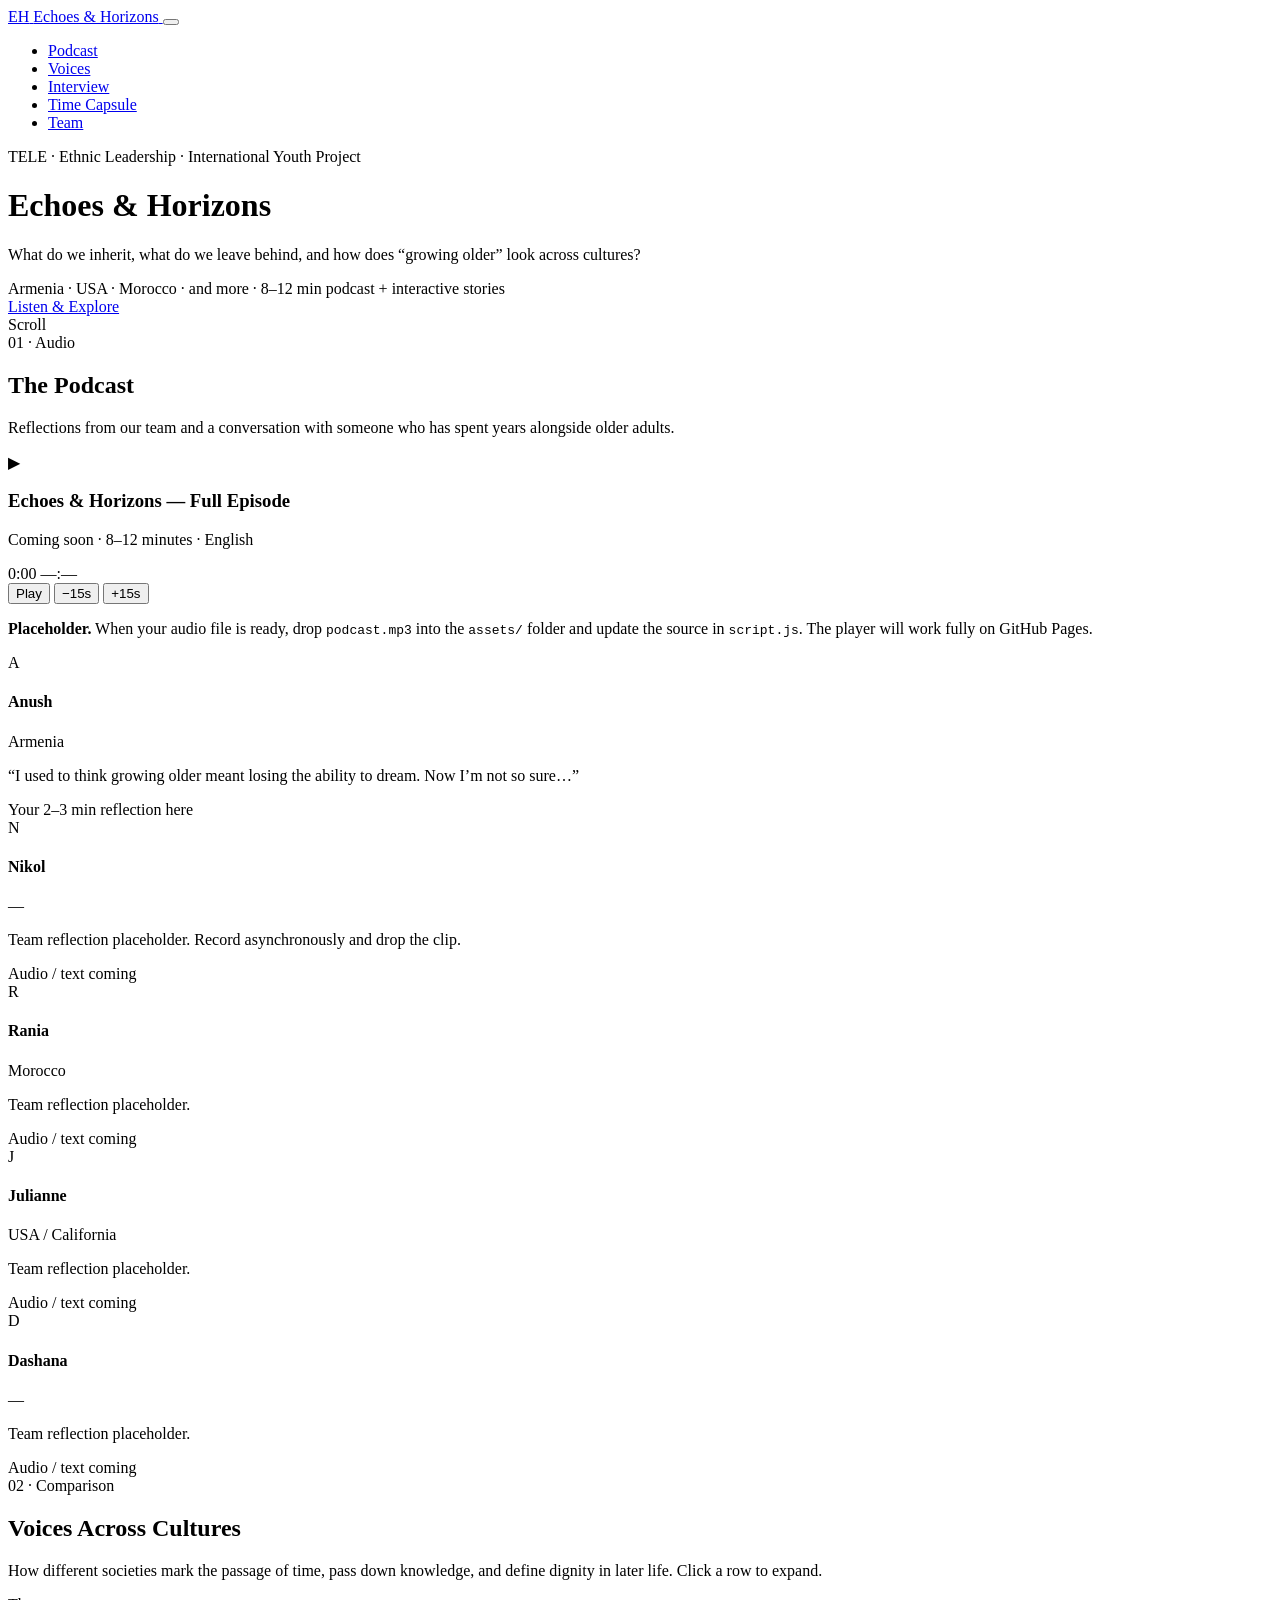
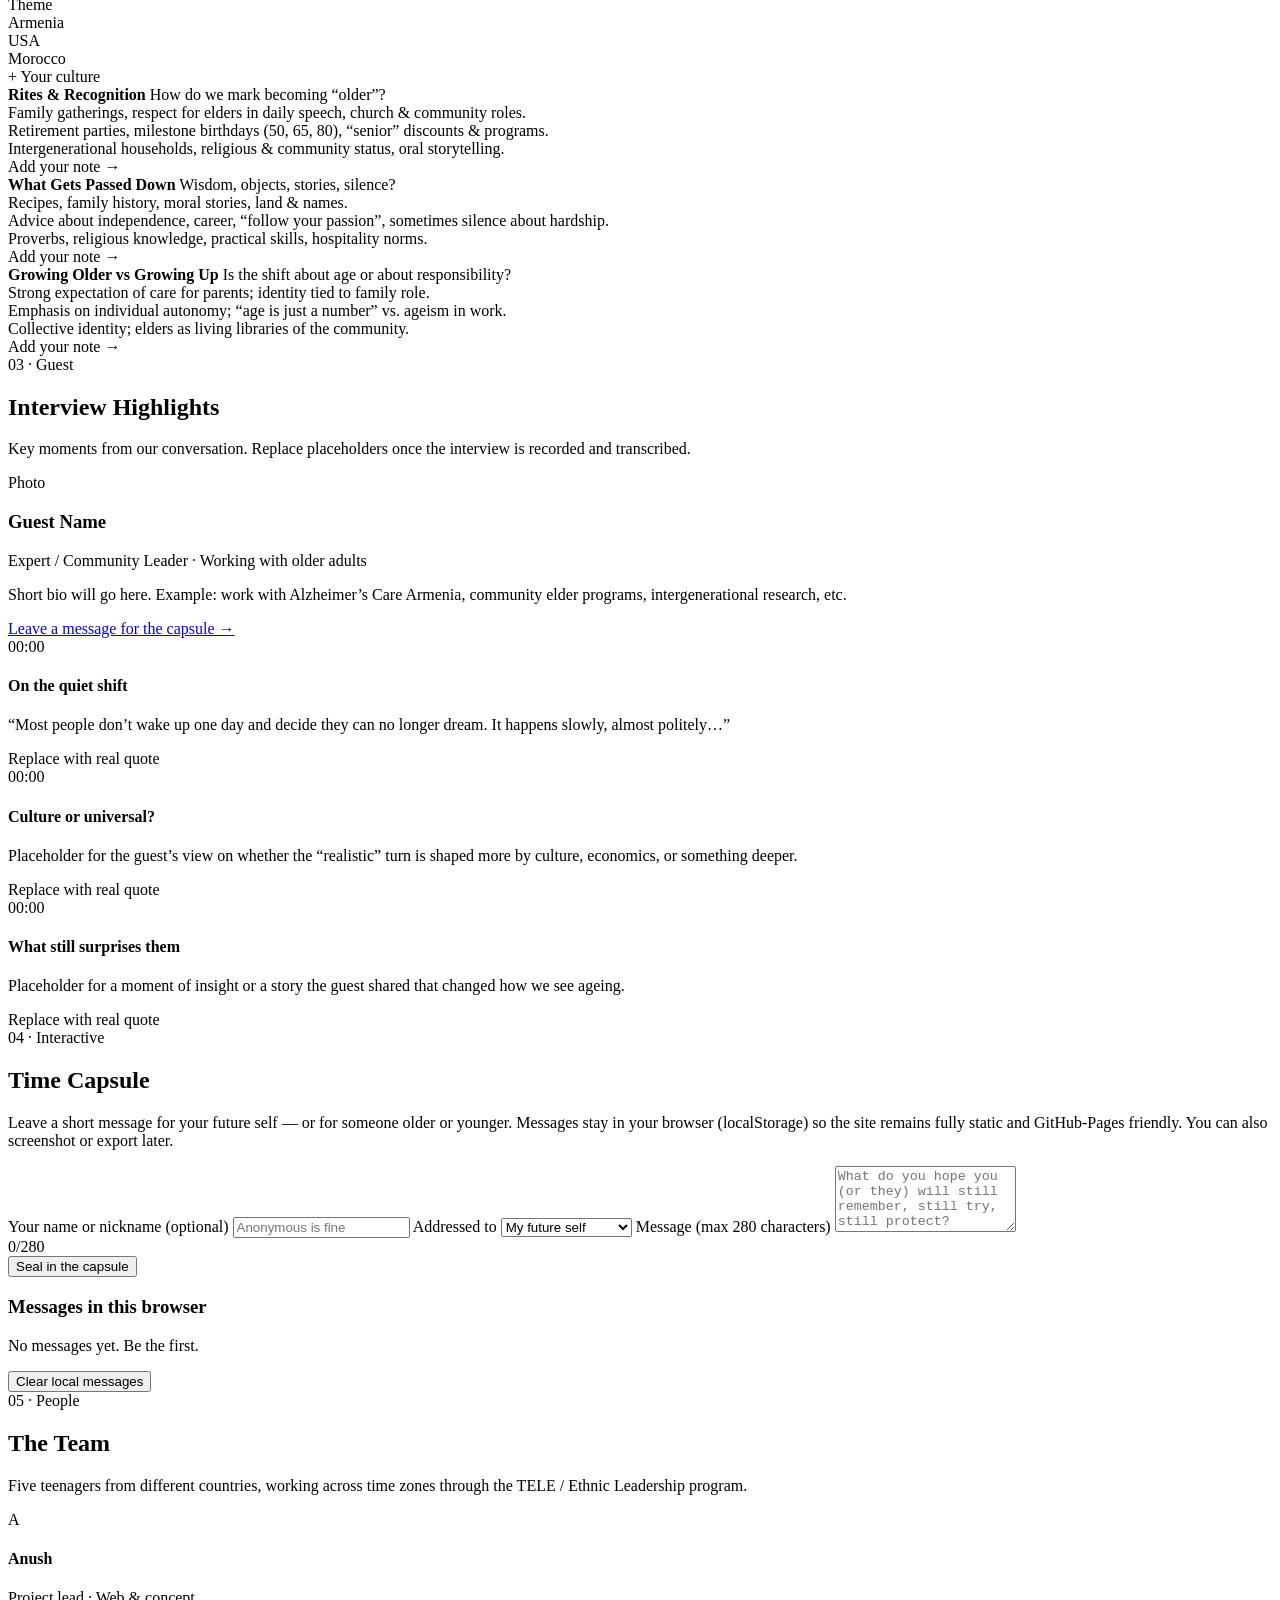
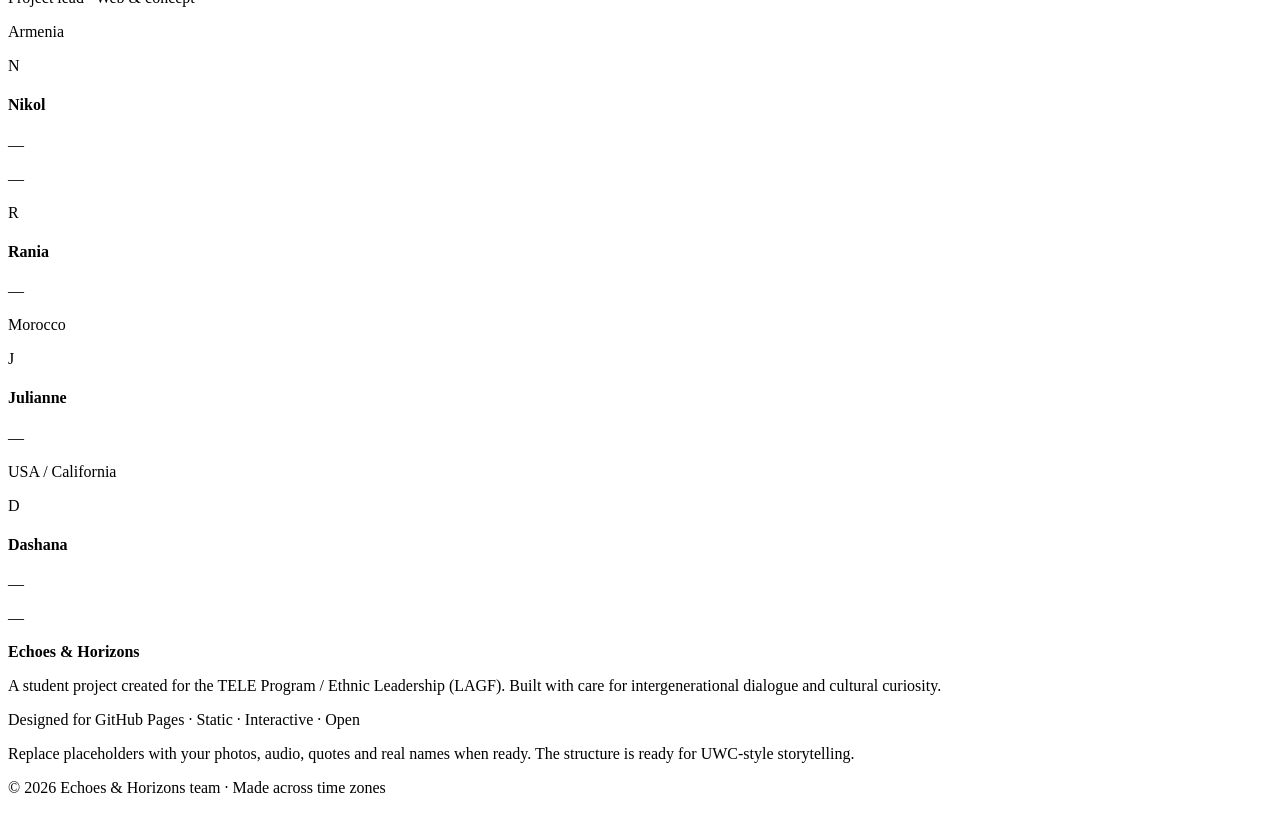
==== index.html @ 517bd944 "Add files via upload" ====
<!DOCTYPE html>
<html lang="en">
<head>
  <meta charset="UTF-8">
  <meta name="viewport" content="width=device-width, initial-scale=1.0">
  <title>Echoes & Horizons — Growing Older Across Cultures</title>
  <meta name="description" content="An international youth project exploring age, intergenerational wisdom, and growing older across cultures. Podcast + interactive stories from Armenia, USA, Morocco and beyond.">
  <link rel="preconnect" href="https://fonts.googleapis.com">
  <link rel="preconnect" href="https://fonts.gstatic.com" crossorigin>
  <link href="https://fonts.googleapis.com/css2?family=Source+Sans+3:ital,wght@0,300;0,400;0,600;0,700;1,400&family=Playfair+Display:wght@500;600&display=swap" rel="stylesheet">
  <link rel="stylesheet" href="css/styles.css">
</head>
<body>
  <!-- Navigation -->
  <nav class="nav" id="nav">
    <div class="nav-inner">
      <a href="#home" class="logo">
        <span class="logo-mark">EH</span>
        <span class="logo-text">Echoes & Horizons</span>
      </a>
      <button class="nav-toggle" id="navToggle" aria-label="Toggle menu">
        <span></span><span></span><span></span>
      </button>
      <ul class="nav-links" id="navLinks">
        <li><a href="#podcast">Podcast</a></li>
        <li><a href="#voices">Voices</a></li>
        <li><a href="#interview">Interview</a></li>
        <li><a href="#capsule">Time Capsule</a></li>
        <li><a href="#team">Team</a></li>
      </ul>
    </div>
  </nav>

  <!-- Hero -->
  <header class="hero" id="home">
    <div class="hero-bg"></div>
    <div class="hero-content">
      <p class="hero-eyebrow">TELE · Ethnic Leadership · International Youth Project</p>
      <h1>Echoes &amp; Horizons</h1>
      <p class="hero-sub">What do we inherit, what do we leave behind, and how does “growing older” look across cultures?</p>
      <div class="hero-meta">
        <span>Armenia · USA · Morocco · and more</span>
        <span class="dot">·</span>
        <span>8–12 min podcast + interactive stories</span>
      </div>
      <a href="#podcast" class="btn btn-primary">Listen &amp; Explore</a>
    </div>
    <div class="scroll-hint">
      <span>Scroll</span>
      <div class="scroll-line"></div>
    </div>
  </header>

  <!-- Podcast Section -->
  <section class="section podcast" id="podcast">
    <div class="container">
      <div class="section-header">
        <span class="section-label">01 · Audio</span>
        <h2>The Podcast</h2>
        <p>Reflections from our team and a conversation with someone who has spent years alongside older adults.</p>
      </div>

      <div class="player-card">
        <div class="player-visual">
          <div class="player-artwork" id="playerArtwork">
            <div class="waveform" id="waveform">
              <!-- bars generated by JS -->
            </div>
            <span class="play-icon" id="playIcon">▶</span>
          </div>
          <div class="player-info">
            <h3 id="trackTitle">Echoes & Horizons — Full Episode</h3>
            <p class="track-meta">Coming soon · 8–12 minutes · English</p>
            <div class="progress-wrap">
              <div class="progress-bar" id="progressBar">
                <div class="progress-fill" id="progressFill"></div>
              </div>
              <div class="time-row">
                <span id="currentTime">0:00</span>
                <span id="duration">—:—</span>
              </div>
            </div>
            <div class="player-controls">
              <button class="ctrl-btn" id="playBtn" aria-label="Play">Play</button>
              <button class="ctrl-btn secondary" id="rewindBtn">−15s</button>
              <button class="ctrl-btn secondary" id="forwardBtn">+15s</button>
            </div>
          </div>
        </div>
        <p class="player-note">
          <strong>Placeholder.</strong> When your audio file is ready, drop <code>podcast.mp3</code> into the <code>assets/</code> folder and update the source in <code>script.js</code>. The player will work fully on GitHub Pages.
        </p>
      </div>

      <div class="reflection-grid">
        <article class="reflection-card">
          <div class="reflection-avatar placeholder-avatar">A</div>
          <h4>Anush</h4>
          <p class="country">Armenia</p>
          <p class="quote">“I used to think growing older meant losing the ability to dream. Now I’m not so sure…”</p>
          <span class="placeholder-tag">Your 2–3 min reflection here</span>
        </article>
        <article class="reflection-card">
          <div class="reflection-avatar placeholder-avatar">N</div>
          <h4>Nikol</h4>
          <p class="country">—</p>
          <p class="quote">Team reflection placeholder. Record asynchronously and drop the clip.</p>
          <span class="placeholder-tag">Audio / text coming</span>
        </article>
        <article class="reflection-card">
          <div class="reflection-avatar placeholder-avatar">R</div>
          <h4>Rania</h4>
          <p class="country">Morocco</p>
          <p class="quote">Team reflection placeholder.</p>
          <span class="placeholder-tag">Audio / text coming</span>
        </article>
        <article class="reflection-card">
          <div class="reflection-avatar placeholder-avatar">J</div>
          <h4>Julianne</h4>
          <p class="country">USA / California</p>
          <p class="quote">Team reflection placeholder.</p>
          <span class="placeholder-tag">Audio / text coming</span>
        </article>
        <article class="reflection-card">
          <div class="reflection-avatar placeholder-avatar">D</div>
          <h4>Dashana</h4>
          <p class="country">—</p>
          <p class="quote">Team reflection placeholder.</p>
          <span class="placeholder-tag">Audio / text coming</span>
        </article>
      </div>
    </div>
  </section>

  <!-- Voices Across Cultures -->
  <section class="section voices" id="voices">
    <div class="container">
      <div class="section-header">
        <span class="section-label">02 · Comparison</span>
        <h2>Voices Across Cultures</h2>
        <p>How different societies mark the passage of time, pass down knowledge, and define dignity in later life. Click a row to expand.</p>
      </div>

      <div class="voices-table" id="voicesTable">
        <div class="voices-row header">
          <div>Theme</div>
          <div>Armenia</div>
          <div>USA</div>
          <div>Morocco</div>
          <div>+ Your culture</div>
        </div>

        <div class="voices-row" data-expandable>
          <div class="theme-cell">
            <strong>Rites &amp; Recognition</strong>
            <span class="hint">How do we mark becoming “older”?</span>
          </div>
          <div>Family gatherings, respect for elders in daily speech, church &amp; community roles.</div>
          <div>Retirement parties, milestone birthdays (50, 65, 80), “senior” discounts &amp; programs.</div>
          <div>Intergenerational households, religious &amp; community status, oral storytelling.</div>
          <div class="add-cell">Add your note →</div>
        </div>

        <div class="voices-row detail" hidden>
          <div class="detail-content">
            <p><strong>What we noticed:</strong> In many places the shift is gradual and relational rather than a single official moment. In others it is marked by formal retirement or eligibility for state support. Our team is still collecting lived examples — replace this text with your own findings and short quotes.</p>
          </div>
        </div>

        <div class="voices-row" data-expandable>
          <div class="theme-cell">
            <strong>What Gets Passed Down</strong>
            <span class="hint">Wisdom, objects, stories, silence?</span>
          </div>
          <div>Recipes, family history, moral stories, land &amp; names.</div>
          <div>Advice about independence, career, “follow your passion”, sometimes silence about hardship.</div>
          <div>Proverbs, religious knowledge, practical skills, hospitality norms.</div>
          <div class="add-cell">Add your note →</div>
        </div>

        <div class="voices-row detail" hidden>
          <div class="detail-content">
            <p><strong>What we noticed:</strong> Some knowledge travels easily (food, jokes). Other knowledge — about regret, fear, or unfinished dreams — often stays unspoken. This is one of the questions we bring to our guest.</p>
          </div>
        </div>

        <div class="voices-row" data-expandable>
          <div class="theme-cell">
            <strong>Growing Older vs Growing Up</strong>
            <span class="hint">Is the shift about age or about responsibility?</span>
          </div>
          <div>Strong expectation of care for parents; identity tied to family role.</div>
          <div>Emphasis on individual autonomy; “age is just a number” vs. ageism in work.</div>
          <div>Collective identity; elders as living libraries of the community.</div>
          <div class="add-cell">Add your note →</div>
        </div>

        <div class="voices-row detail" hidden>
          <div class="detail-content">
            <p><strong>Bridge to UWC narrative:</strong> We are young people already deciding what kind of adults we want to become — and what we will carry forward or leave behind. The project is as much about our generation as about the generations before us.</p>
          </div>
        </div>
      </div>
    </div>
  </section>

  <!-- Interview Highlights -->
  <section class="section interview" id="interview">
    <div class="container">
      <div class="section-header">
        <span class="section-label">03 · Guest</span>
        <h2>Interview Highlights</h2>
        <p>Key moments from our conversation. Replace placeholders once the interview is recorded and transcribed.</p>
      </div>

      <div class="interview-layout">
        <div class="guest-card">
          <div class="guest-photo placeholder-photo">
            <span>Photo</span>
          </div>
          <h3>Guest Name</h3>
          <p class="guest-role">Expert / Community Leader · Working with older adults</p>
          <p class="guest-bio">Short bio will go here. Example: work with Alzheimer’s Care Armenia, community elder programs, intergenerational research, etc.</p>
          <a href="#capsule" class="btn btn-outline">Leave a message for the capsule →</a>
        </div>

        <div class="highlights">
          <article class="highlight">
            <span class="timestamp">00:00</span>
            <h4>On the quiet shift</h4>
            <p>“Most people don’t wake up one day and decide they can no longer dream. It happens slowly, almost politely…”</p>
            <span class="placeholder-tag">Replace with real quote</span>
          </article>
          <article class="highlight">
            <span class="timestamp">00:00</span>
            <h4>Culture or universal?</h4>
            <p>Placeholder for the guest’s view on whether the “realistic” turn is shaped more by culture, economics, or something deeper.</p>
            <span class="placeholder-tag">Replace with real quote</span>
          </article>
          <article class="highlight">
            <span class="timestamp">00:00</span>
            <h4>What still surprises them</h4>
            <p>Placeholder for a moment of insight or a story the guest shared that changed how we see ageing.</p>
            <span class="placeholder-tag">Replace with real quote</span>
          </article>
        </div>
      </div>
    </div>
  </section>

  <!-- Time Capsule -->
  <section class="section capsule" id="capsule">
    <div class="container">
      <div class="section-header">
        <span class="section-label">04 · Interactive</span>
        <h2>Time Capsule</h2>
        <p>Leave a short message for your future self — or for someone older or younger. Messages stay in your browser (localStorage) so the site remains fully static and GitHub-Pages friendly. You can also screenshot or export later.</p>
      </div>

      <div class="capsule-box">
        <form id="capsuleForm" class="capsule-form">
          <label for="capsuleName">Your name or nickname (optional)</label>
          <input type="text" id="capsuleName" placeholder="Anonymous is fine" maxlength="40">

          <label for="capsuleTo">Addressed to</label>
          <select id="capsuleTo">
            <option value="future-self">My future self</option>
            <option value="younger">Someone younger</option>
            <option value="older">Someone older</option>
            <option value="community">Our community</option>
          </select>

          <label for="capsuleMessage">Message (max 280 characters)</label>
          <textarea id="capsuleMessage" rows="4" maxlength="280" placeholder="What do you hope you (or they) will still remember, still try, still protect?"></textarea>
          <div class="char-count"><span id="charCount">0</span>/280</div>

          <button type="submit" class="btn btn-primary">Seal in the capsule</button>
        </form>

        <div class="capsule-messages" id="capsuleMessages">
          <h3>Messages in this browser</h3>
          <div id="messagesList" class="messages-list">
            <p class="empty-state">No messages yet. Be the first.</p>
          </div>
          <button type="button" class="btn btn-outline small" id="clearCapsule">Clear local messages</button>
        </div>
      </div>
    </div>
  </section>

  <!-- Team -->
  <section class="section team" id="team">
    <div class="container">
      <div class="section-header">
        <span class="section-label">05 · People</span>
        <h2>The Team</h2>
        <p>Five teenagers from different countries, working across time zones through the TELE / Ethnic Leadership program.</p>
      </div>

      <div class="team-grid">
        <article class="team-card">
          <div class="team-avatar placeholder-avatar">A</div>
          <h4>Anush</h4>
          <p class="role">Project lead · Web &amp; concept</p>
          <p class="country">Armenia</p>
        </article>
        <article class="team-card">
          <div class="team-avatar placeholder-avatar">N</div>
          <h4>Nikol</h4>
          <p class="role">—</p>
          <p class="country">—</p>
        </article>
        <article class="team-card">
          <div class="team-avatar placeholder-avatar">R</div>
          <h4>Rania</h4>
          <p class="role">—</p>
          <p class="country">Morocco</p>
        </article>
        <article class="team-card">
          <div class="team-avatar placeholder-avatar">J</div>
          <h4>Julianne</h4>
          <p class="role">—</p>
          <p class="country">USA / California</p>
        </article>
        <article class="team-card">
          <div class="team-avatar placeholder-avatar">D</div>
          <h4>Dashana</h4>
          <p class="role">—</p>
          <p class="country">—</p>
        </article>
      </div>
    </div>
  </section>

  <!-- Footer -->
  <footer class="footer">
    <div class="container">
      <div class="footer-inner">
        <div>
          <strong>Echoes &amp; Horizons</strong>
          <p>A student project created for the TELE Program / Ethnic Leadership (LAGF). Built with care for intergenerational dialogue and cultural curiosity.</p>
        </div>
        <div>
          <p>Designed for GitHub Pages · Static · Interactive · Open</p>
          <p class="small">Replace placeholders with your photos, audio, quotes and real names when ready. The structure is ready for UWC-style storytelling.</p>
        </div>
      </div>
      <p class="footer-bottom">© 2026 Echoes & Horizons team · Made across time zones</p>
    </div>
  </footer>

  <script src="js/script.js"></script>
</body>
</html>
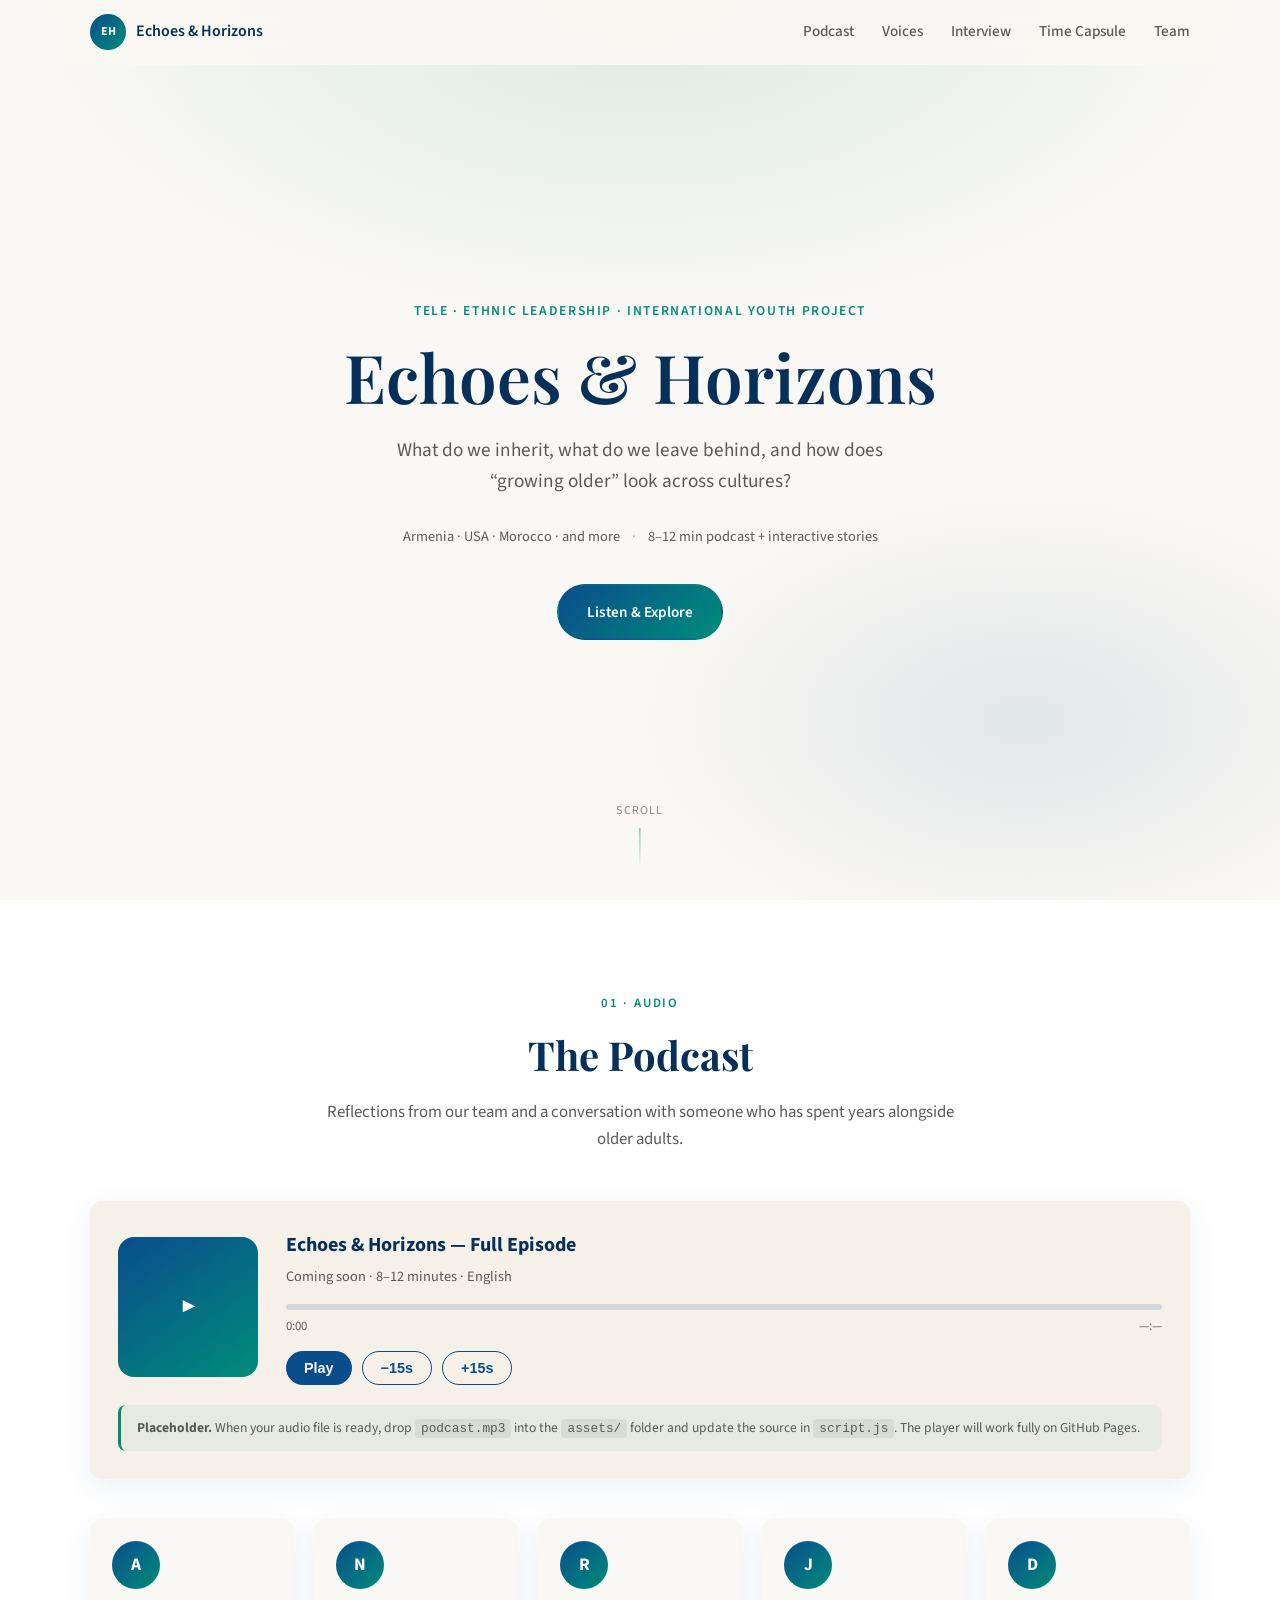
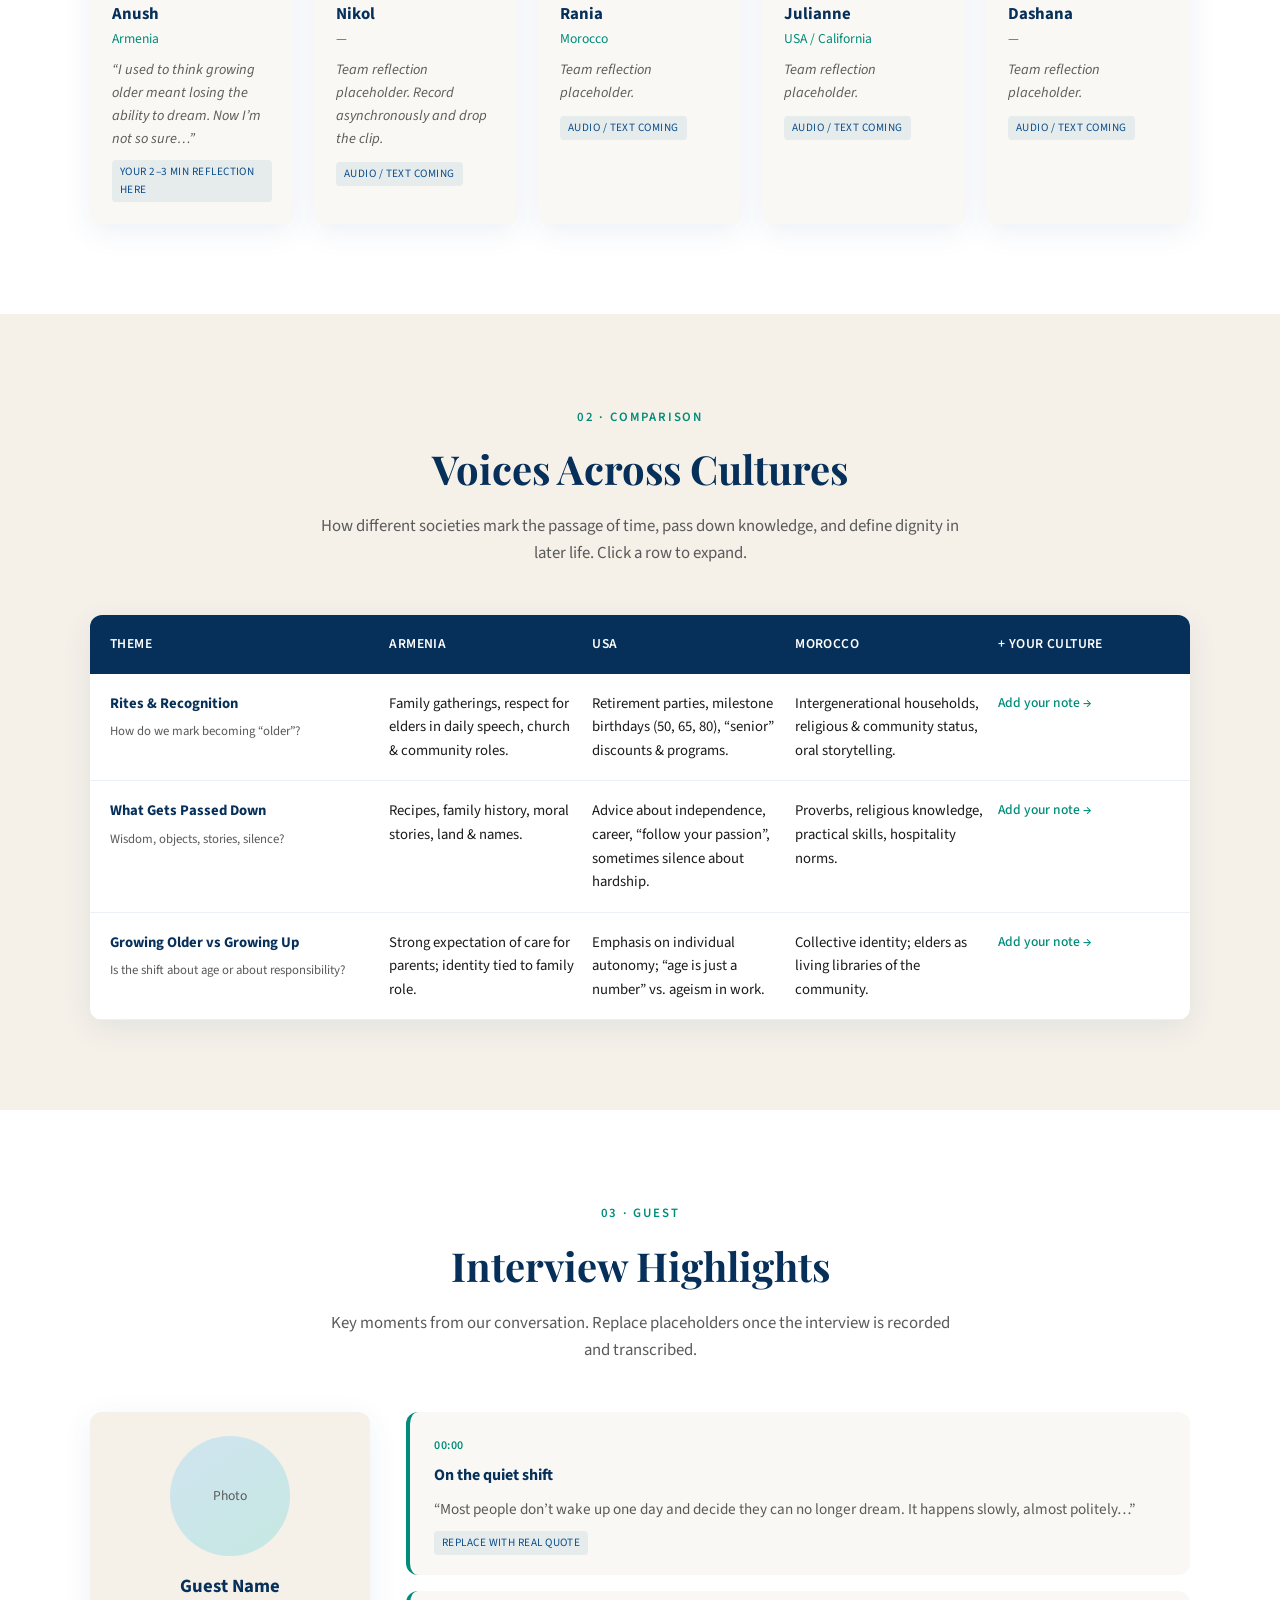
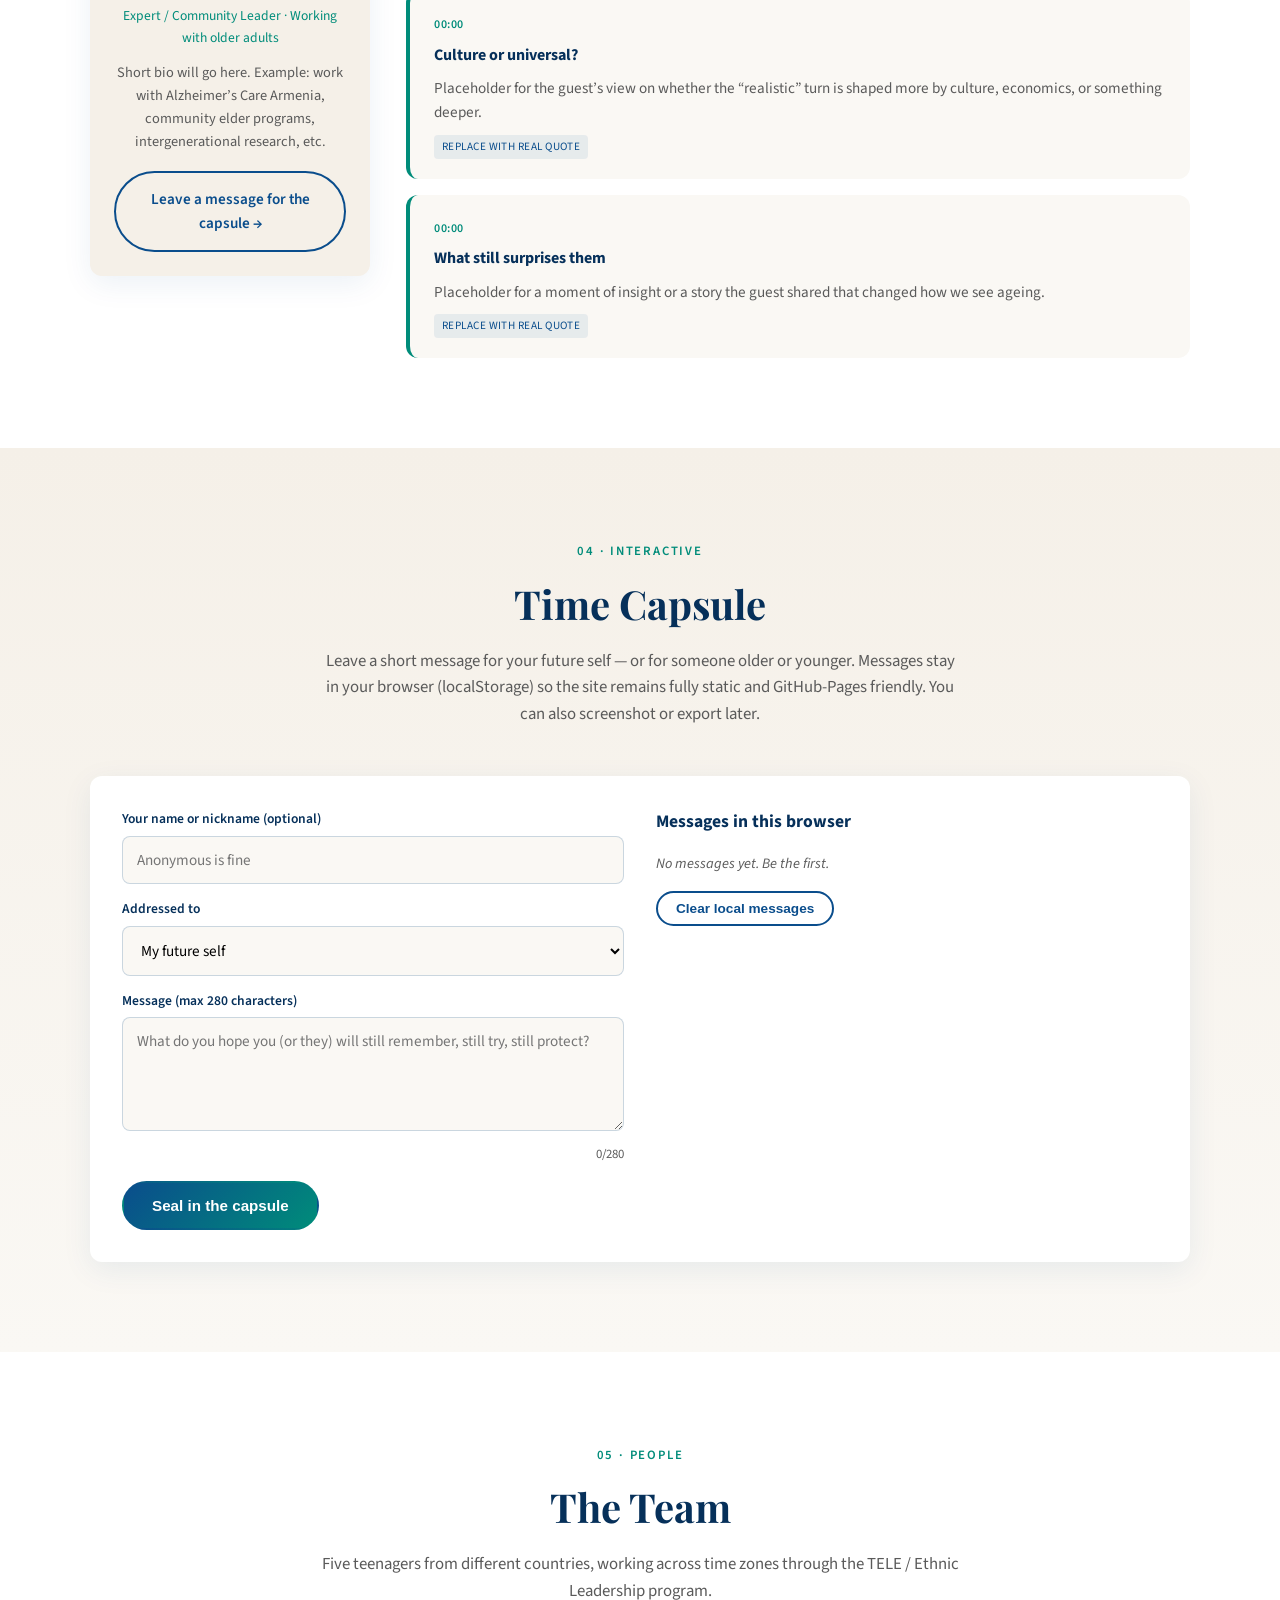
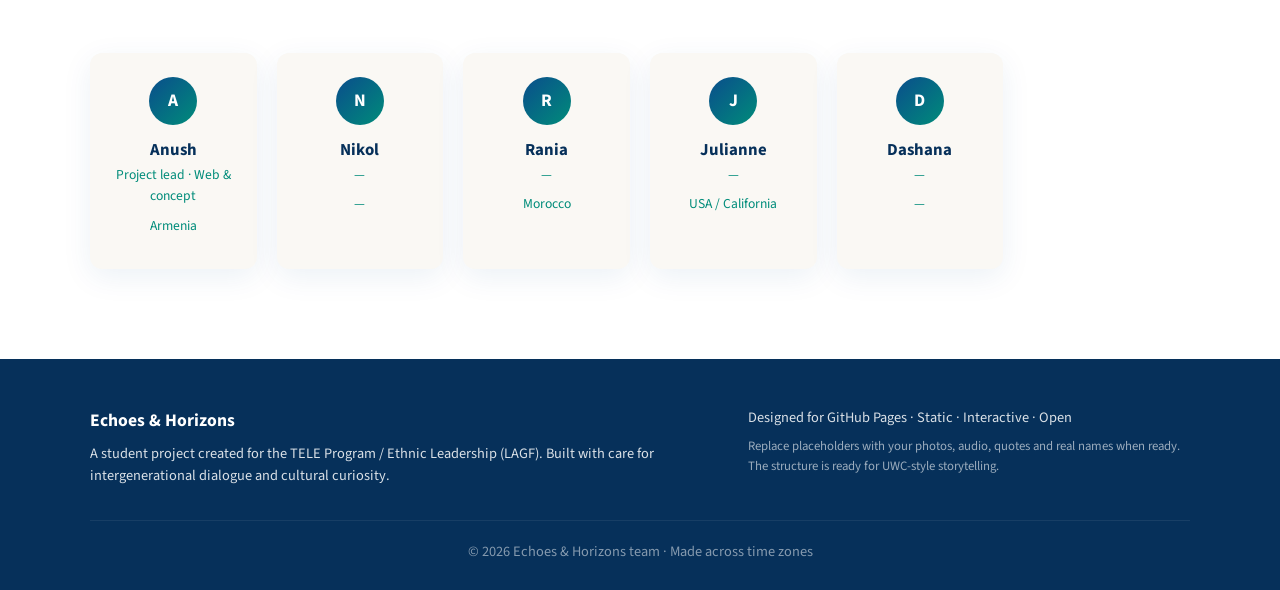
==== commit 8a304d2f: "Update index.html" ====
--- a/index.html
+++ b/index.html
@@ -8,8 +8,7 @@
   <link rel="preconnect" href="https://fonts.googleapis.com">
   <link rel="preconnect" href="https://fonts.gstatic.com" crossorigin>
   <link href="https://fonts.googleapis.com/css2?family=Source+Sans+3:ital,wght@0,300;0,400;0,600;0,700;1,400&family=Playfair+Display:wght@500;600&display=swap" rel="stylesheet">
-  <link rel="stylesheet" href="css/styles.css">
-</head>
+<link rel="stylesheet" href="styles.css"></head>
 <body>
   <!-- Navigation -->
   <nav class="nav" id="nav">
--- a/styles.css
+++ b/styles.css
@@ -0,0 +1,957 @@
+/* ============================================
+   Echoes & Horizons — UWC-inspired design
+   Primary: deep blue #0A4D8C / teal #008C7A
+   Clean, international, hopeful, interactive
+   ============================================ */
+
+:root {
+  --blue: #0A4D8C;
+  --blue-dark: #06305A;
+  --teal: #008C7A;
+  --teal-light: #00A896;
+  --sand: #F5F0E8;
+  --cream: #FAF8F4;
+  --text: #1A1A1A;
+  --text-muted: #5A5A5A;
+  --white: #FFFFFF;
+  --radius: 12px;
+  --shadow: 0 8px 30px rgba(10, 77, 140, 0.08);
+  --shadow-hover: 0 12px 40px rgba(10, 77, 140, 0.14);
+  --font: "Source Sans 3", system-ui, sans-serif;
+  --serif: "Playfair Display", Georgia, serif;
+  --transition: 0.25s ease;
+}
+
+*,
+*::before,
+*::after {
+  box-sizing: border-box;
+  margin: 0;
+  padding: 0;
+}
+
+html {
+  scroll-behavior: smooth;
+  font-size: 16px;
+}
+
+body {
+  font-family: var(--font);
+  color: var(--text);
+  background: var(--cream);
+  line-height: 1.6;
+  overflow-x: hidden;
+}
+
+img {
+  max-width: 100%;
+  display: block;
+}
+
+a {
+  color: var(--blue);
+  text-decoration: none;
+  transition: color var(--transition);
+}
+
+a:hover {
+  color: var(--teal);
+}
+
+.container {
+  width: min(1100px, 92%);
+  margin: 0 auto;
+}
+
+/* ---------- Nav ---------- */
+.nav {
+  position: fixed;
+  top: 0;
+  left: 0;
+  right: 0;
+  z-index: 100;
+  background: rgba(250, 248, 244, 0.92);
+  backdrop-filter: blur(12px);
+  border-bottom: 1px solid transparent;
+  transition: border-color var(--transition), box-shadow var(--transition);
+}
+
+.nav.scrolled {
+  border-color: rgba(10, 77, 140, 0.08);
+  box-shadow: 0 4px 20px rgba(0, 0, 0, 0.04);
+}
+
+.nav-inner {
+  display: flex;
+  align-items: center;
+  justify-content: space-between;
+  width: min(1100px, 92%);
+  margin: 0 auto;
+  height: 64px;
+}
+
+.logo {
+  display: flex;
+  align-items: center;
+  gap: 10px;
+  color: var(--blue-dark);
+  font-weight: 600;
+}
+
+.logo-mark {
+  width: 36px;
+  height: 36px;
+  background: linear-gradient(135deg, var(--blue), var(--teal));
+  color: white;
+  border-radius: 50%;
+  display: grid;
+  place-items: center;
+  font-size: 0.75rem;
+  font-weight: 700;
+  letter-spacing: -0.5px;
+}
+
+.logo-text {
+  font-size: 1rem;
+}
+
+.nav-links {
+  display: flex;
+  gap: 28px;
+  list-style: none;
+}
+
+.nav-links a {
+  color: var(--text-muted);
+  font-size: 0.95rem;
+  font-weight: 500;
+}
+
+.nav-links a:hover {
+  color: var(--blue);
+}
+
+.nav-toggle {
+  display: none;
+  flex-direction: column;
+  gap: 5px;
+  background: none;
+  border: none;
+  cursor: pointer;
+  padding: 4px;
+}
+
+.nav-toggle span {
+  width: 22px;
+  height: 2px;
+  background: var(--blue-dark);
+  transition: var(--transition);
+}
+
+/* ---------- Hero ---------- */
+.hero {
+  min-height: 100vh;
+  display: flex;
+  align-items: center;
+  justify-content: center;
+  position: relative;
+  padding: 100px 0 60px;
+  text-align: center;
+  overflow: hidden;
+}
+
+.hero-bg {
+  position: absolute;
+  inset: 0;
+  background:
+    radial-gradient(ellipse 80% 60% at 50% 0%, rgba(0, 140, 122, 0.12), transparent 60%),
+    radial-gradient(ellipse 60% 50% at 80% 80%, rgba(10, 77, 140, 0.1), transparent 50%),
+    var(--cream);
+  z-index: 0;
+}
+
+.hero-content {
+  position: relative;
+  z-index: 1;
+  max-width: 720px;
+  padding: 0 20px;
+}
+
+.hero-eyebrow {
+  font-size: 0.85rem;
+  letter-spacing: 0.12em;
+  text-transform: uppercase;
+  color: var(--teal);
+  font-weight: 600;
+  margin-bottom: 16px;
+}
+
+.hero h1 {
+  font-family: var(--serif);
+  font-size: clamp(2.6rem, 7vw, 4.2rem);
+  font-weight: 600;
+  color: var(--blue-dark);
+  line-height: 1.15;
+  margin-bottom: 20px;
+}
+
+.hero-sub {
+  font-size: 1.2rem;
+  color: var(--text-muted);
+  max-width: 520px;
+  margin: 0 auto 28px;
+}
+
+.hero-meta {
+  display: flex;
+  flex-wrap: wrap;
+  justify-content: center;
+  gap: 8px 12px;
+  font-size: 0.9rem;
+  color: var(--text-muted);
+  margin-bottom: 36px;
+}
+
+.hero-meta .dot {
+  opacity: 0.5;
+}
+
+.btn {
+  display: inline-flex;
+  align-items: center;
+  justify-content: center;
+  padding: 14px 28px;
+  border-radius: 999px;
+  font-weight: 600;
+  font-size: 0.95rem;
+  border: 2px solid transparent;
+  cursor: pointer;
+  transition: all var(--transition);
+}
+
+.btn-primary {
+  background: linear-gradient(135deg, var(--blue), var(--teal));
+  color: white;
+  border-color: transparent;
+}
+
+.btn-primary:hover {
+  transform: translateY(-2px);
+  box-shadow: var(--shadow-hover);
+  color: white;
+}
+
+.btn-outline {
+  background: transparent;
+  border-color: var(--blue);
+  color: var(--blue);
+}
+
+.btn-outline:hover {
+  background: var(--blue);
+  color: white;
+}
+
+.btn.small {
+  padding: 8px 18px;
+  font-size: 0.85rem;
+}
+
+.scroll-hint {
+  position: absolute;
+  bottom: 32px;
+  left: 50%;
+  transform: translateX(-50%);
+  display: flex;
+  flex-direction: column;
+  align-items: center;
+  gap: 8px;
+  font-size: 0.75rem;
+  letter-spacing: 0.1em;
+  text-transform: uppercase;
+  color: var(--text-muted);
+  opacity: 0.7;
+}
+
+.scroll-line {
+  width: 1px;
+  height: 40px;
+  background: linear-gradient(to bottom, var(--teal), transparent);
+  animation: pulse 2s ease-in-out infinite;
+}
+
+@keyframes pulse {
+  0%, 100% { opacity: 0.4; transform: scaleY(0.8); }
+  50% { opacity: 1; transform: scaleY(1); }
+}
+
+/* ---------- Sections ---------- */
+.section {
+  padding: 90px 0;
+}
+
+.section-header {
+  text-align: center;
+  max-width: 640px;
+  margin: 0 auto 48px;
+}
+
+.section-label {
+  display: inline-block;
+  font-size: 0.8rem;
+  letter-spacing: 0.14em;
+  text-transform: uppercase;
+  color: var(--teal);
+  font-weight: 600;
+  margin-bottom: 10px;
+}
+
+.section-header h2 {
+  font-family: var(--serif);
+  font-size: clamp(1.8rem, 4vw, 2.5rem);
+  color: var(--blue-dark);
+  margin-bottom: 12px;
+}
+
+.section-header p {
+  color: var(--text-muted);
+  font-size: 1.05rem;
+}
+
+/* ---------- Podcast / Player ---------- */
+.podcast {
+  background: var(--white);
+}
+
+.player-card {
+  background: var(--sand);
+  border-radius: var(--radius);
+  padding: 28px;
+  box-shadow: var(--shadow);
+  margin-bottom: 40px;
+}
+
+.player-visual {
+  display: flex;
+  gap: 28px;
+  align-items: center;
+  flex-wrap: wrap;
+}
+
+.player-artwork {
+  width: 140px;
+  height: 140px;
+  border-radius: 16px;
+  background: linear-gradient(145deg, var(--blue), var(--teal));
+  display: grid;
+  place-items: center;
+  position: relative;
+  flex-shrink: 0;
+  cursor: pointer;
+  overflow: hidden;
+}
+
+.waveform {
+  position: absolute;
+  inset: 0;
+  display: flex;
+  align-items: center;
+  justify-content: center;
+  gap: 3px;
+  padding: 20px;
+  opacity: 0.35;
+}
+
+.waveform span {
+  width: 4px;
+  background: white;
+  border-radius: 2px;
+  animation: wave 1.2s ease-in-out infinite;
+}
+
+.waveform span:nth-child(odd) { animation-delay: 0.1s; }
+.waveform span:nth-child(3n) { animation-delay: 0.3s; }
+.waveform span:nth-child(4n) { animation-delay: 0.5s; }
+
+@keyframes wave {
+  0%, 100% { height: 12px; }
+  50% { height: 36px; }
+}
+
+.play-icon {
+  position: relative;
+  z-index: 1;
+  color: white;
+  font-size: 1.6rem;
+  font-weight: 700;
+}
+
+.player-info {
+  flex: 1;
+  min-width: 220px;
+}
+
+.player-info h3 {
+  font-size: 1.25rem;
+  color: var(--blue-dark);
+  margin-bottom: 4px;
+}
+
+.track-meta {
+  font-size: 0.9rem;
+  color: var(--text-muted);
+  margin-bottom: 16px;
+}
+
+.progress-wrap {
+  margin-bottom: 14px;
+}
+
+.progress-bar {
+  height: 6px;
+  background: rgba(10, 77, 140, 0.15);
+  border-radius: 3px;
+  cursor: pointer;
+  overflow: hidden;
+}
+
+.progress-fill {
+  height: 100%;
+  width: 0%;
+  background: linear-gradient(90deg, var(--blue), var(--teal));
+  border-radius: 3px;
+  transition: width 0.1s linear;
+}
+
+.time-row {
+  display: flex;
+  justify-content: space-between;
+  font-size: 0.8rem;
+  color: var(--text-muted);
+  margin-top: 6px;
+}
+
+.player-controls {
+  display: flex;
+  gap: 10px;
+  flex-wrap: wrap;
+}
+
+.ctrl-btn {
+  padding: 8px 18px;
+  border-radius: 999px;
+  border: none;
+  background: var(--blue);
+  color: white;
+  font-weight: 600;
+  font-size: 0.9rem;
+  cursor: pointer;
+  transition: var(--transition);
+}
+
+.ctrl-btn:hover {
+  background: var(--teal);
+}
+
+.ctrl-btn.secondary {
+  background: transparent;
+  border: 1.5px solid var(--blue);
+  color: var(--blue);
+}
+
+.ctrl-btn.secondary:hover {
+  background: var(--blue);
+  color: white;
+}
+
+.player-note {
+  margin-top: 20px;
+  font-size: 0.85rem;
+  color: var(--text-muted);
+  background: rgba(0, 140, 122, 0.06);
+  padding: 12px 16px;
+  border-radius: 8px;
+  border-left: 3px solid var(--teal);
+}
+
+.player-note code {
+  background: rgba(0, 0, 0, 0.06);
+  padding: 2px 6px;
+  border-radius: 4px;
+  font-size: 0.8rem;
+}
+
+/* Reflections */
+.reflection-grid {
+  display: grid;
+  grid-template-columns: repeat(auto-fill, minmax(200px, 1fr));
+  gap: 20px;
+}
+
+.reflection-card {
+  background: var(--cream);
+  border-radius: var(--radius);
+  padding: 22px;
+  box-shadow: var(--shadow);
+  transition: transform var(--transition), box-shadow var(--transition);
+}
+
+.reflection-card:hover {
+  transform: translateY(-4px);
+  box-shadow: var(--shadow-hover);
+}
+
+.reflection-avatar,
+.team-avatar,
+.placeholder-avatar {
+  width: 48px;
+  height: 48px;
+  border-radius: 50%;
+  background: linear-gradient(135deg, var(--blue), var(--teal));
+  color: white;
+  display: grid;
+  place-items: center;
+  font-weight: 700;
+  font-size: 1.1rem;
+  margin-bottom: 12px;
+}
+
+.reflection-card h4,
+.team-card h4 {
+  font-size: 1.05rem;
+  color: var(--blue-dark);
+}
+
+.country,
+.role {
+  font-size: 0.85rem;
+  color: var(--teal);
+  margin-bottom: 8px;
+}
+
+.quote {
+  font-size: 0.9rem;
+  color: var(--text-muted);
+  font-style: italic;
+  margin-bottom: 10px;
+}
+
+.placeholder-tag {
+  display: inline-block;
+  font-size: 0.7rem;
+  letter-spacing: 0.04em;
+  text-transform: uppercase;
+  background: rgba(10, 77, 140, 0.08);
+  color: var(--blue);
+  padding: 3px 8px;
+  border-radius: 4px;
+}
+
+/* ---------- Voices table ---------- */
+.voices {
+  background: var(--sand);
+}
+
+.voices-table {
+  background: var(--white);
+  border-radius: var(--radius);
+  overflow: hidden;
+  box-shadow: var(--shadow);
+}
+
+.voices-row {
+  display: grid;
+  grid-template-columns: 1.4fr 1fr 1fr 1fr 0.9fr;
+  gap: 12px;
+  padding: 18px 20px;
+  border-bottom: 1px solid rgba(10, 77, 140, 0.08);
+  align-items: start;
+  font-size: 0.92rem;
+}
+
+.voices-row.header {
+  background: var(--blue-dark);
+  color: white;
+  font-weight: 600;
+  font-size: 0.85rem;
+  letter-spacing: 0.03em;
+  text-transform: uppercase;
+}
+
+.voices-row[data-expandable] {
+  cursor: pointer;
+  transition: background var(--transition);
+}
+
+.voices-row[data-expandable]:hover {
+  background: rgba(0, 140, 122, 0.05);
+}
+
+.voices-row[data-expandable].open {
+  background: rgba(0, 140, 122, 0.08);
+}
+
+.theme-cell strong {
+  display: block;
+  color: var(--blue-dark);
+  margin-bottom: 4px;
+}
+
+.theme-cell .hint {
+  font-size: 0.8rem;
+  color: var(--text-muted);
+}
+
+.add-cell {
+  color: var(--teal);
+  font-weight: 500;
+  font-size: 0.85rem;
+}
+
+.voices-row.detail {
+  grid-template-columns: 1fr;
+  background: rgba(10, 77, 140, 0.03);
+  padding: 0;
+}
+
+.voices-row.detail[hidden] {
+  display: none;
+}
+
+.detail-content {
+  padding: 16px 24px 20px;
+  color: var(--text-muted);
+  font-size: 0.95rem;
+}
+
+/* ---------- Interview ---------- */
+.interview {
+  background: var(--white);
+}
+
+.interview-layout {
+  display: grid;
+  grid-template-columns: 280px 1fr;
+  gap: 36px;
+  align-items: start;
+}
+
+.guest-card {
+  background: var(--sand);
+  border-radius: var(--radius);
+  padding: 24px;
+  text-align: center;
+  box-shadow: var(--shadow);
+  position: sticky;
+  top: 80px;
+}
+
+.guest-photo,
+.placeholder-photo {
+  width: 120px;
+  height: 120px;
+  border-radius: 50%;
+  background: linear-gradient(145deg, #d0e4f0, #c5e8e2);
+  margin: 0 auto 16px;
+  display: grid;
+  place-items: center;
+  color: var(--text-muted);
+  font-size: 0.85rem;
+}
+
+.guest-card h3 {
+  color: var(--blue-dark);
+  margin-bottom: 4px;
+}
+
+.guest-role {
+  font-size: 0.85rem;
+  color: var(--teal);
+  margin-bottom: 12px;
+}
+
+.guest-bio {
+  font-size: 0.9rem;
+  color: var(--text-muted);
+  margin-bottom: 18px;
+}
+
+.highlights {
+  display: flex;
+  flex-direction: column;
+  gap: 16px;
+}
+
+.highlight {
+  background: var(--cream);
+  border-radius: var(--radius);
+  padding: 20px 24px;
+  border-left: 4px solid var(--teal);
+  transition: transform var(--transition);
+}
+
+.highlight:hover {
+  transform: translateX(4px);
+}
+
+.timestamp {
+  font-size: 0.75rem;
+  font-weight: 600;
+  color: var(--teal);
+  letter-spacing: 0.05em;
+}
+
+.highlight h4 {
+  color: var(--blue-dark);
+  margin: 6px 0 8px;
+}
+
+.highlight p {
+  font-size: 0.95rem;
+  color: var(--text-muted);
+  margin-bottom: 8px;
+}
+
+/* ---------- Time Capsule ---------- */
+.capsule {
+  background: linear-gradient(180deg, var(--sand) 0%, var(--cream) 100%);
+}
+
+.capsule-box {
+  display: grid;
+  grid-template-columns: 1fr 1fr;
+  gap: 32px;
+  background: var(--white);
+  border-radius: var(--radius);
+  padding: 32px;
+  box-shadow: var(--shadow);
+}
+
+.capsule-form label {
+  display: block;
+  font-size: 0.85rem;
+  font-weight: 600;
+  color: var(--blue-dark);
+  margin-bottom: 6px;
+  margin-top: 14px;
+}
+
+.capsule-form label:first-of-type {
+  margin-top: 0;
+}
+
+.capsule-form input,
+.capsule-form select,
+.capsule-form textarea {
+  width: 100%;
+  padding: 12px 14px;
+  border: 1.5px solid rgba(10, 77, 140, 0.2);
+  border-radius: 8px;
+  font-family: inherit;
+  font-size: 0.95rem;
+  background: var(--cream);
+  transition: border-color var(--transition);
+}
+
+.capsule-form input:focus,
+.capsule-form select:focus,
+.capsule-form textarea:focus {
+  outline: none;
+  border-color: var(--teal);
+}
+
+.char-count {
+  text-align: right;
+  font-size: 0.8rem;
+  color: var(--text-muted);
+  margin-top: 4px;
+  margin-bottom: 16px;
+}
+
+.capsule-messages h3 {
+  font-size: 1.1rem;
+  color: var(--blue-dark);
+  margin-bottom: 16px;
+}
+
+.messages-list {
+  max-height: 320px;
+  overflow-y: auto;
+  display: flex;
+  flex-direction: column;
+  gap: 12px;
+  margin-bottom: 16px;
+}
+
+.message-item {
+  background: var(--sand);
+  border-radius: 8px;
+  padding: 14px 16px;
+  font-size: 0.9rem;
+  border-left: 3px solid var(--teal);
+  animation: fadeIn 0.35s ease;
+}
+
+@keyframes fadeIn {
+  from { opacity: 0; transform: translateY(8px); }
+  to { opacity: 1; transform: translateY(0); }
+}
+
+.message-item .meta {
+  font-size: 0.75rem;
+  color: var(--text-muted);
+  margin-bottom: 6px;
+}
+
+.message-item .body {
+  color: var(--text);
+}
+
+.empty-state {
+  color: var(--text-muted);
+  font-style: italic;
+  font-size: 0.9rem;
+}
+
+/* ---------- Team ---------- */
+.team {
+  background: var(--white);
+}
+
+.team-grid {
+  display: grid;
+  grid-template-columns: repeat(auto-fill, minmax(160px, 1fr));
+  gap: 20px;
+}
+
+.team-card {
+  text-align: center;
+  padding: 24px 16px;
+  background: var(--cream);
+  border-radius: var(--radius);
+  box-shadow: var(--shadow);
+  transition: transform var(--transition), box-shadow var(--transition);
+}
+
+.team-card:hover {
+  transform: translateY(-4px);
+  box-shadow: var(--shadow-hover);
+}
+
+.team-avatar {
+  margin: 0 auto 12px;
+}
+
+/* ---------- Footer ---------- */
+.footer {
+  background: var(--blue-dark);
+  color: rgba(255, 255, 255, 0.85);
+  padding: 48px 0 28px;
+}
+
+.footer-inner {
+  display: grid;
+  grid-template-columns: 1.4fr 1fr;
+  gap: 40px;
+  margin-bottom: 32px;
+}
+
+.footer strong {
+  color: white;
+  font-size: 1.1rem;
+  display: block;
+  margin-bottom: 8px;
+}
+
+.footer p {
+  font-size: 0.9rem;
+  line-height: 1.55;
+}
+
+.footer .small {
+  font-size: 0.8rem;
+  opacity: 0.7;
+  margin-top: 8px;
+}
+
+.footer-bottom {
+  border-top: 1px solid rgba(255, 255, 255, 0.12);
+  padding-top: 20px;
+  font-size: 0.8rem;
+  opacity: 0.6;
+  text-align: center;
+}
+
+/* ---------- Responsive ---------- */
+@media (max-width: 900px) {
+  .voices-row {
+    grid-template-columns: 1fr;
+    gap: 8px;
+  }
+
+  .voices-row.header {
+    display: none;
+  }
+
+  .voices-row[data-expandable]::before {
+    content: attr(data-label);
+  }
+
+  .interview-layout {
+    grid-template-columns: 1fr;
+  }
+
+  .guest-card {
+    position: static;
+  }
+
+  .capsule-box {
+    grid-template-columns: 1fr;
+  }
+
+  .footer-inner {
+    grid-template-columns: 1fr;
+  }
+}
+
+@media (max-width: 700px) {
+  .nav-toggle {
+    display: flex;
+  }
+
+  .nav-links {
+    position: fixed;
+    top: 64px;
+    left: 0;
+    right: 0;
+    background: var(--cream);
+    flex-direction: column;
+    padding: 20px;
+    gap: 16px;
+    border-bottom: 1px solid rgba(10, 77, 140, 0.1);
+    transform: translateY(-120%);
+    opacity: 0;
+    pointer-events: none;
+    transition: all 0.3s ease;
+  }
+
+  .nav-links.open {
+    transform: translateY(0);
+    opacity: 1;
+    pointer-events: auto;
+  }
+
+  .player-visual {
+    flex-direction: column;
+    text-align: center;
+  }
+
+  .player-controls {
+    justify-content: center;
+  }
+}
+
+/* Utility for expanded rows on mobile labels */
+.voices-row[data-expandable] .theme-cell {
+  margin-bottom: 4px;
+}
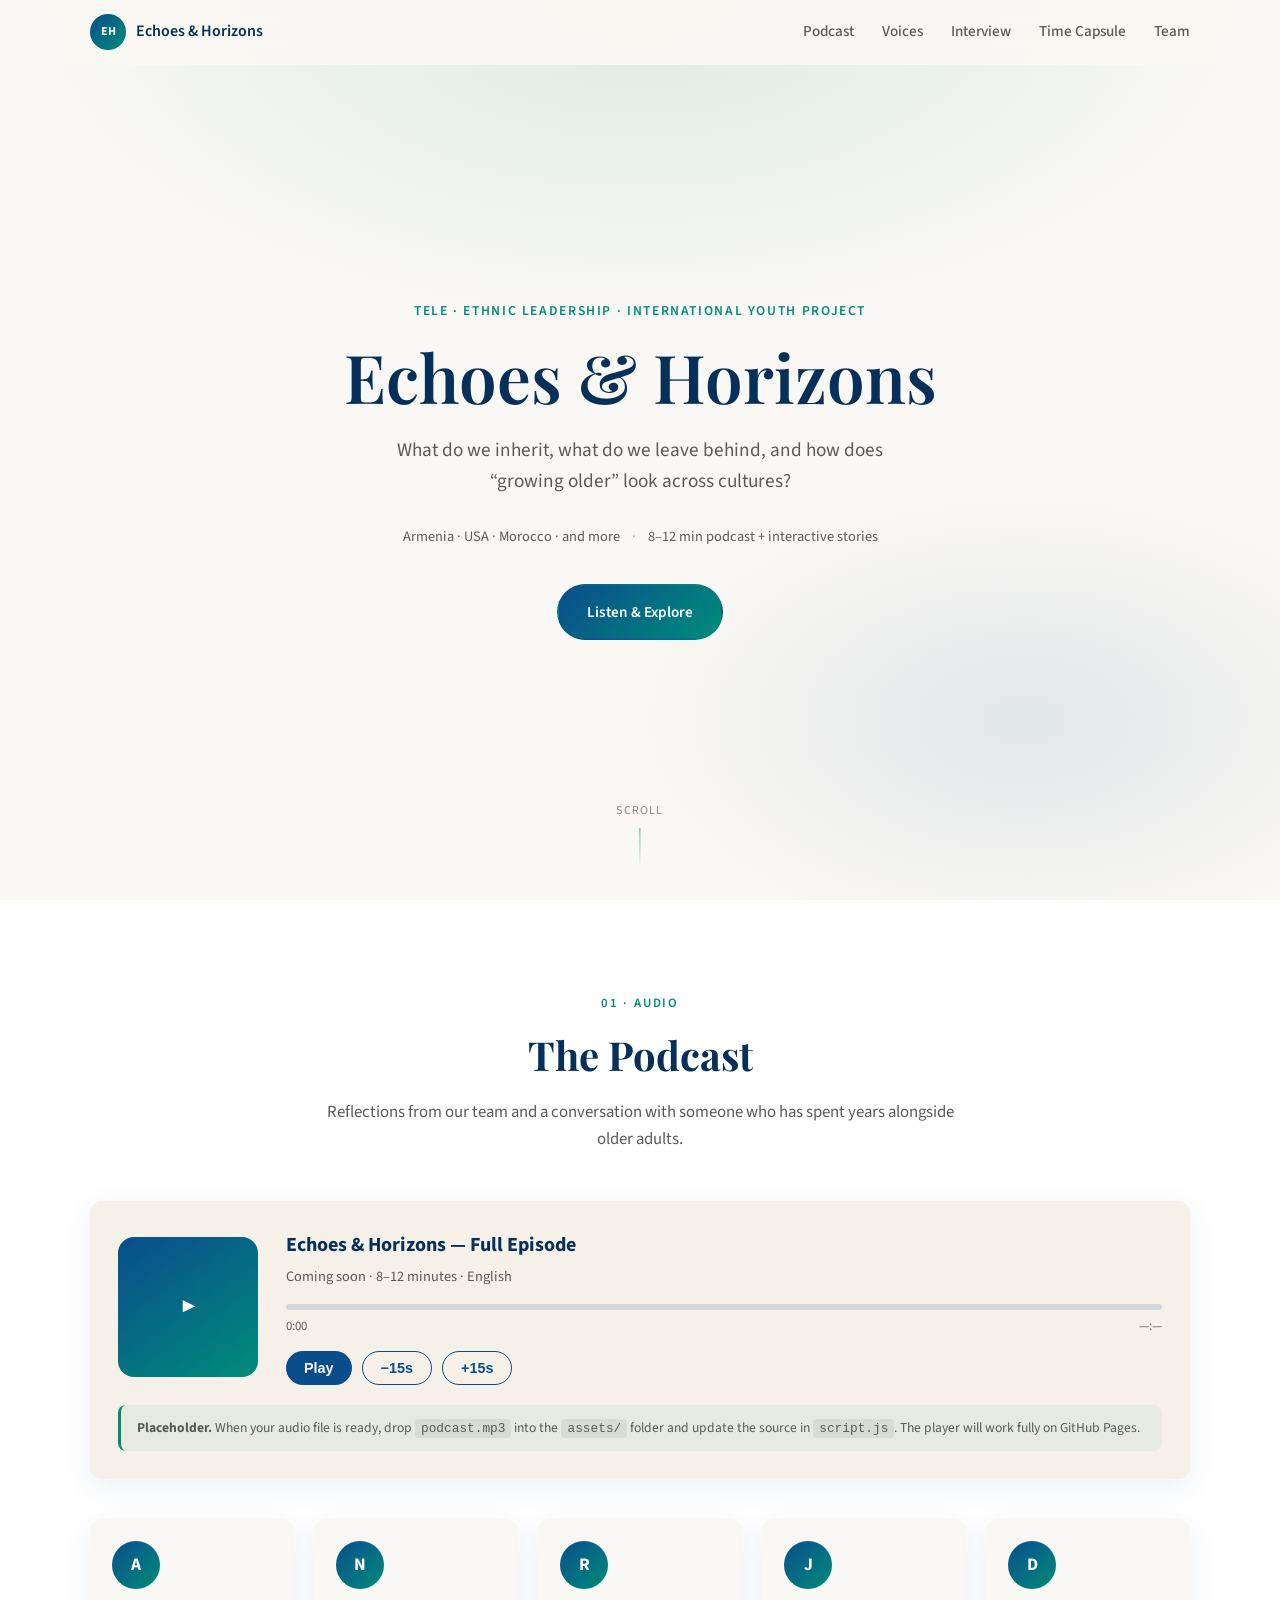
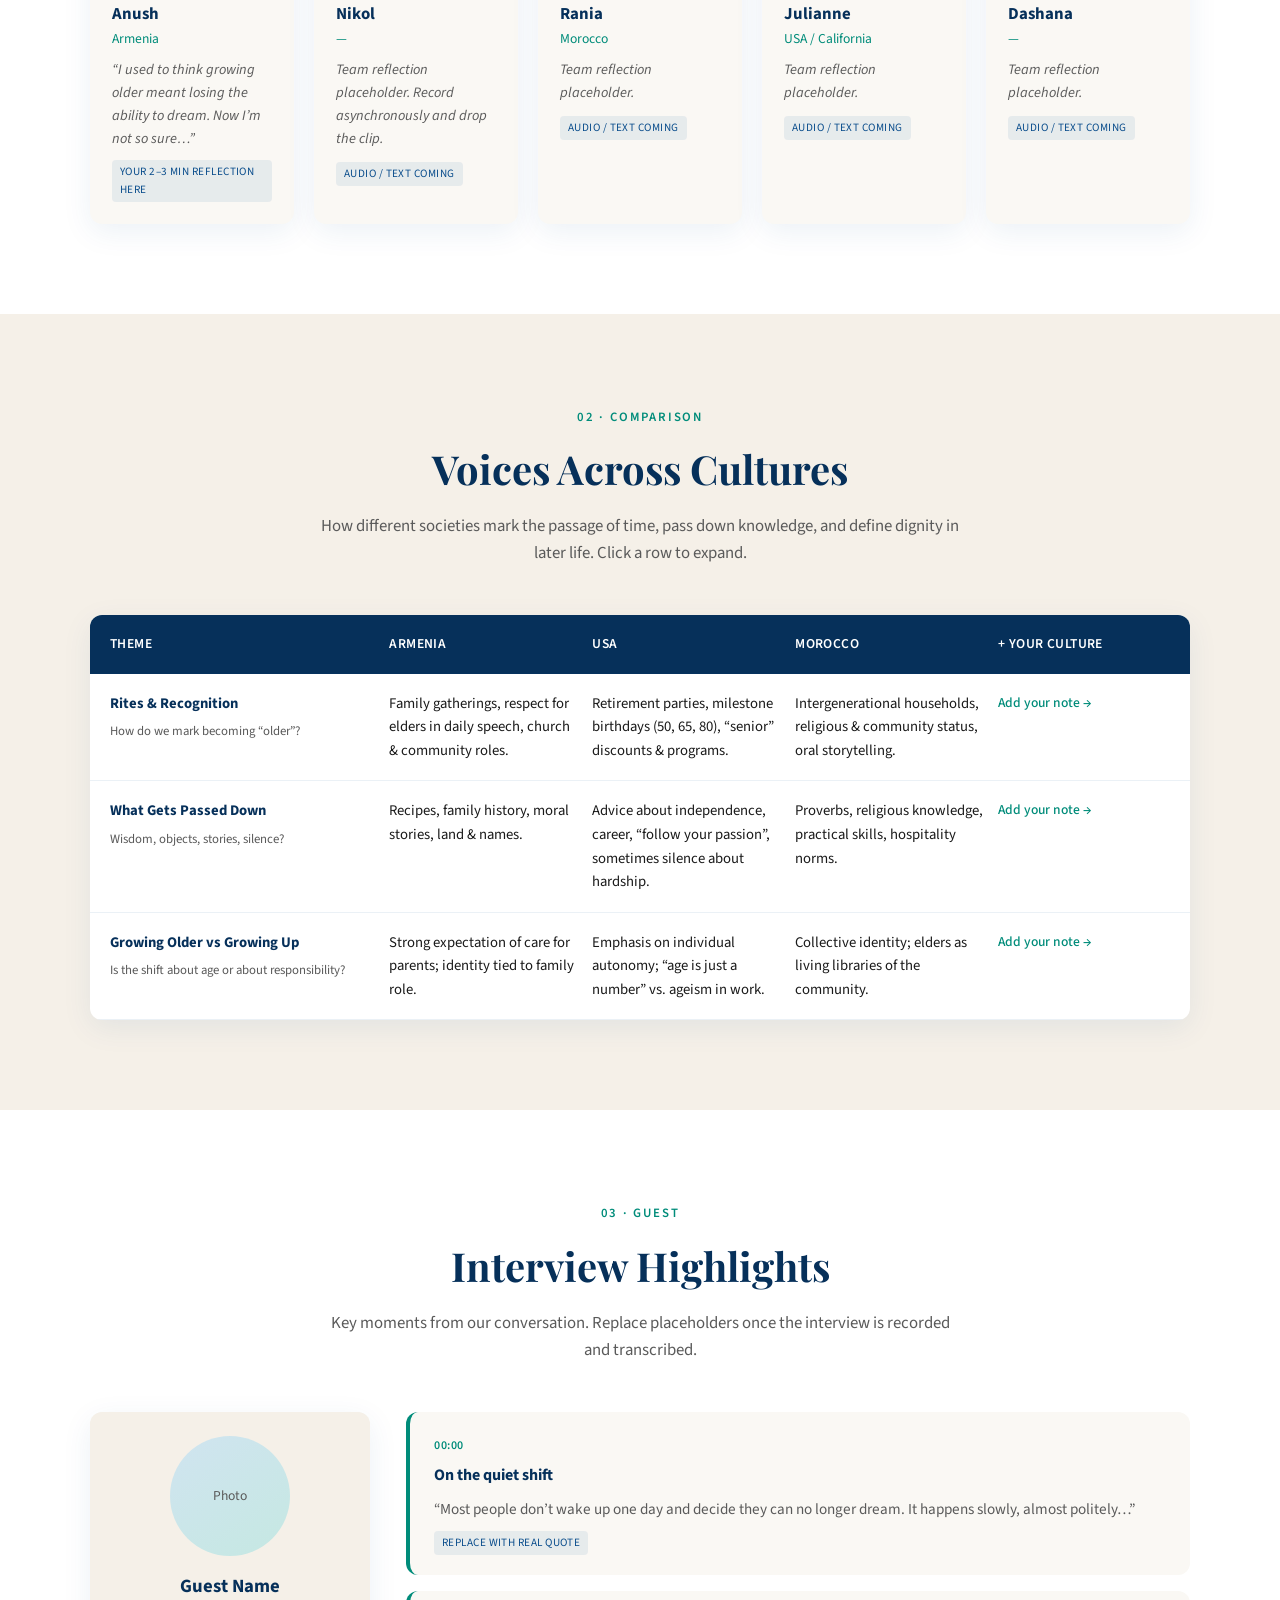
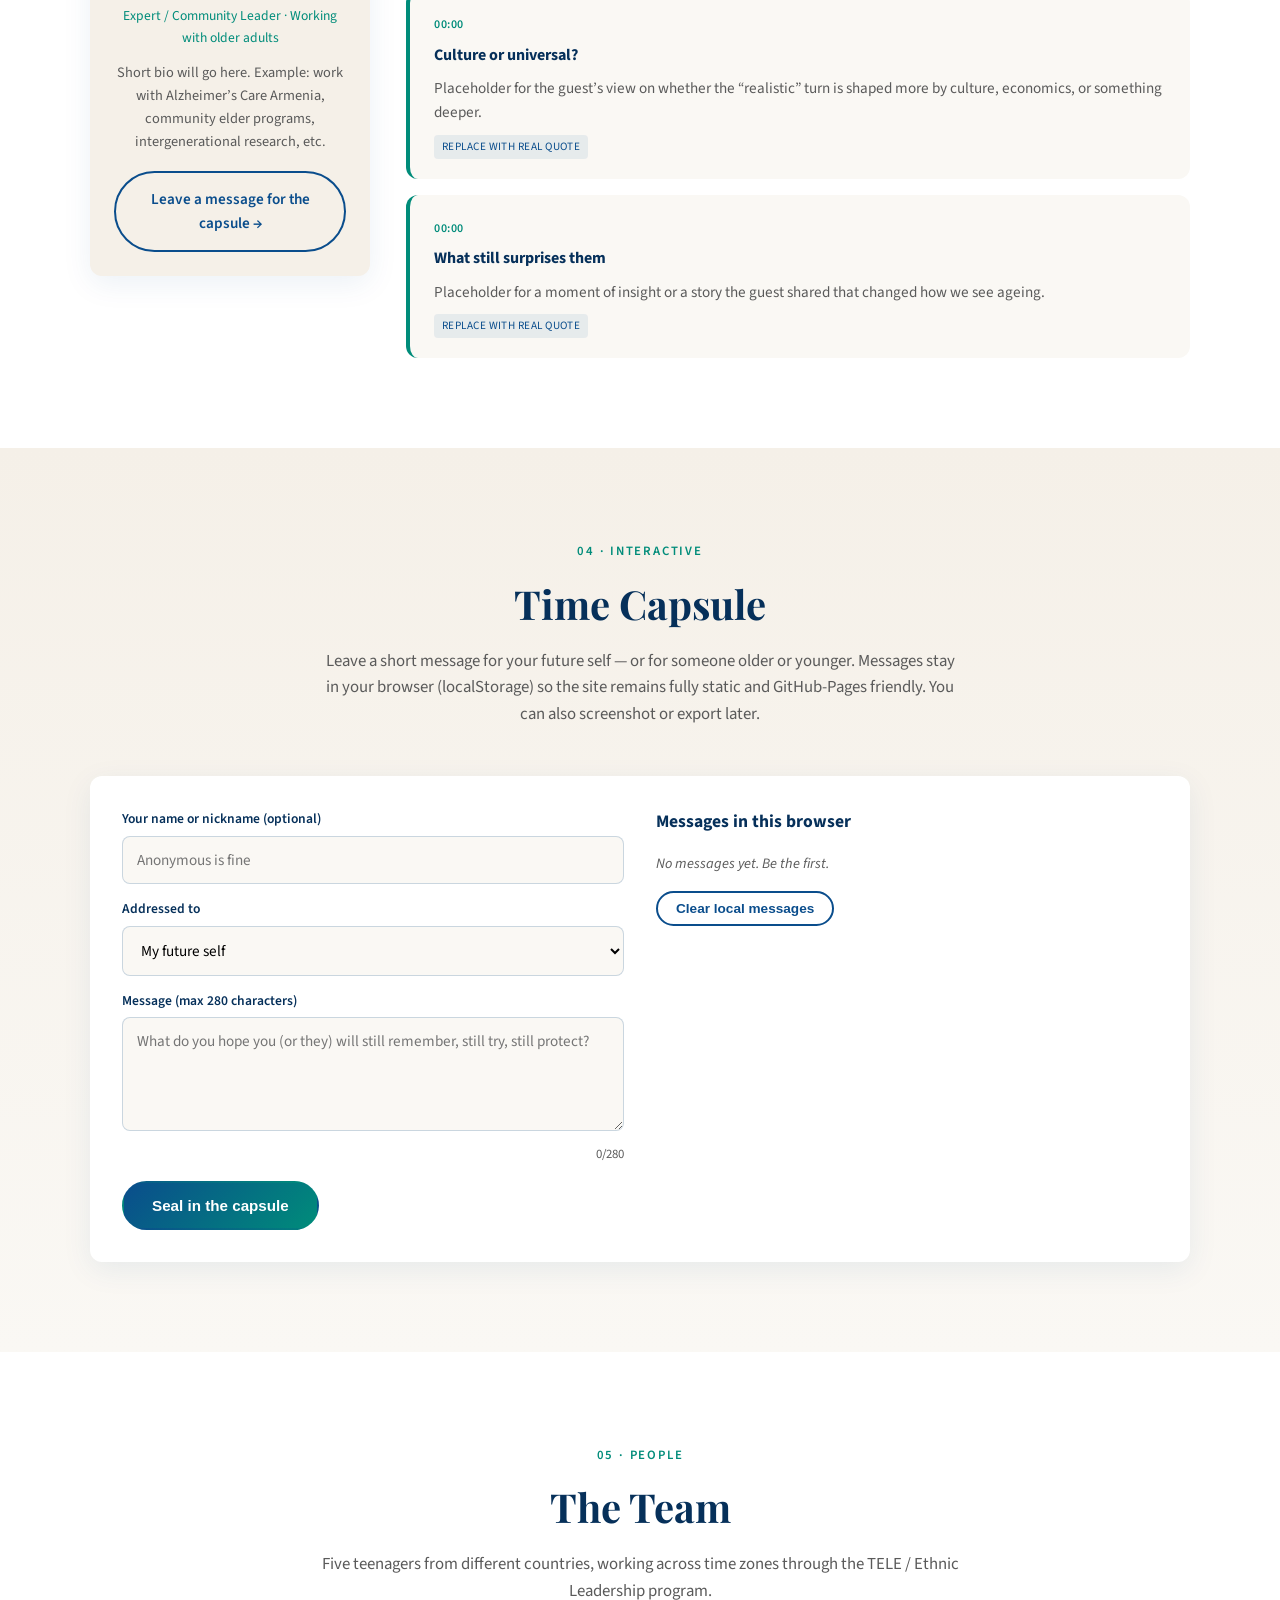
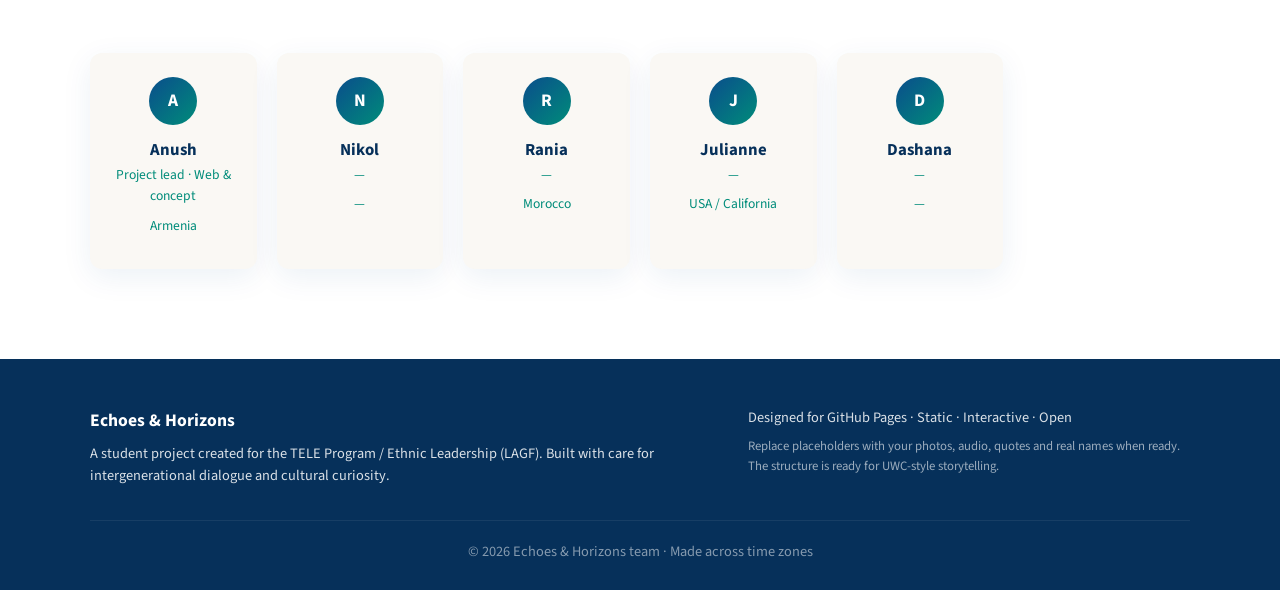
==== commit 6774b6db: "Update index.html" ====
--- a/index.html
+++ b/index.html
@@ -348,6 +348,5 @@
     </div>
   </footer>
 
-  <script src="js/script.js"></script>
-</body>
+<script src="script.js"></script></body>
 </html>
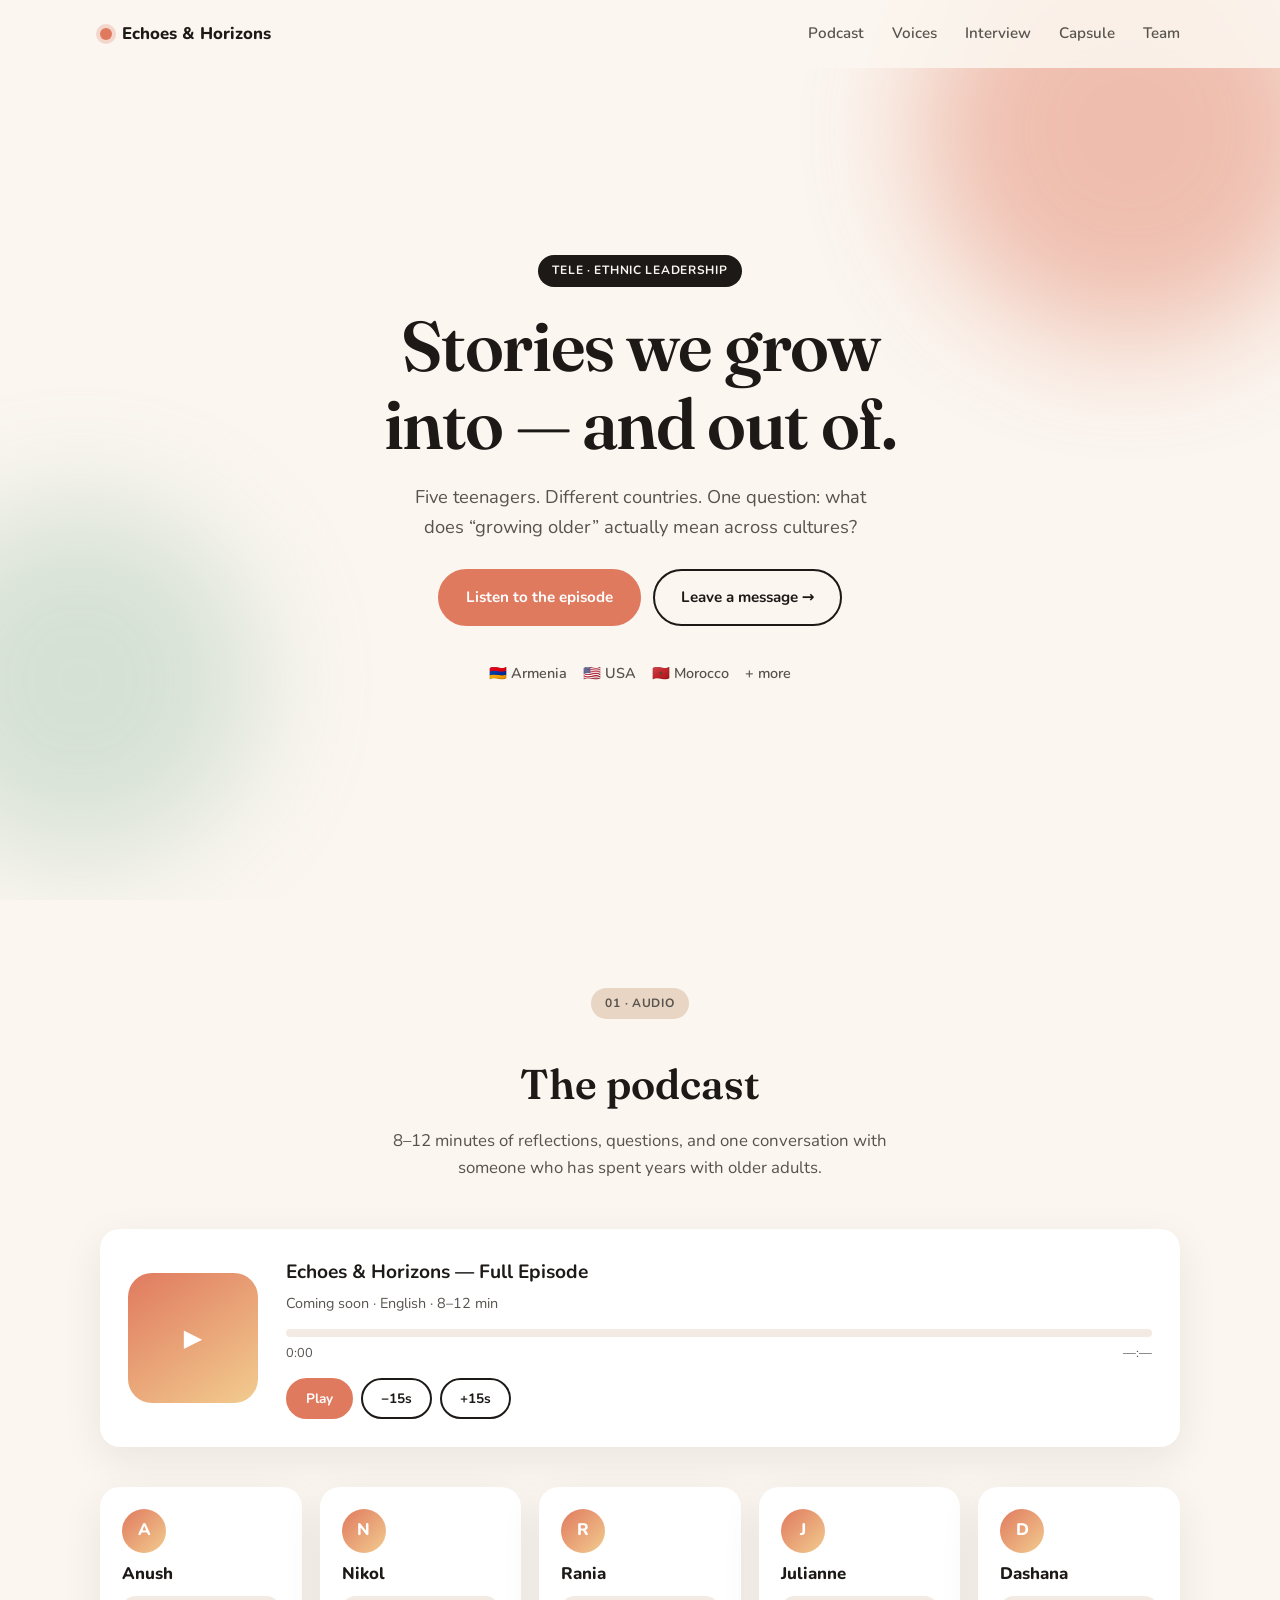
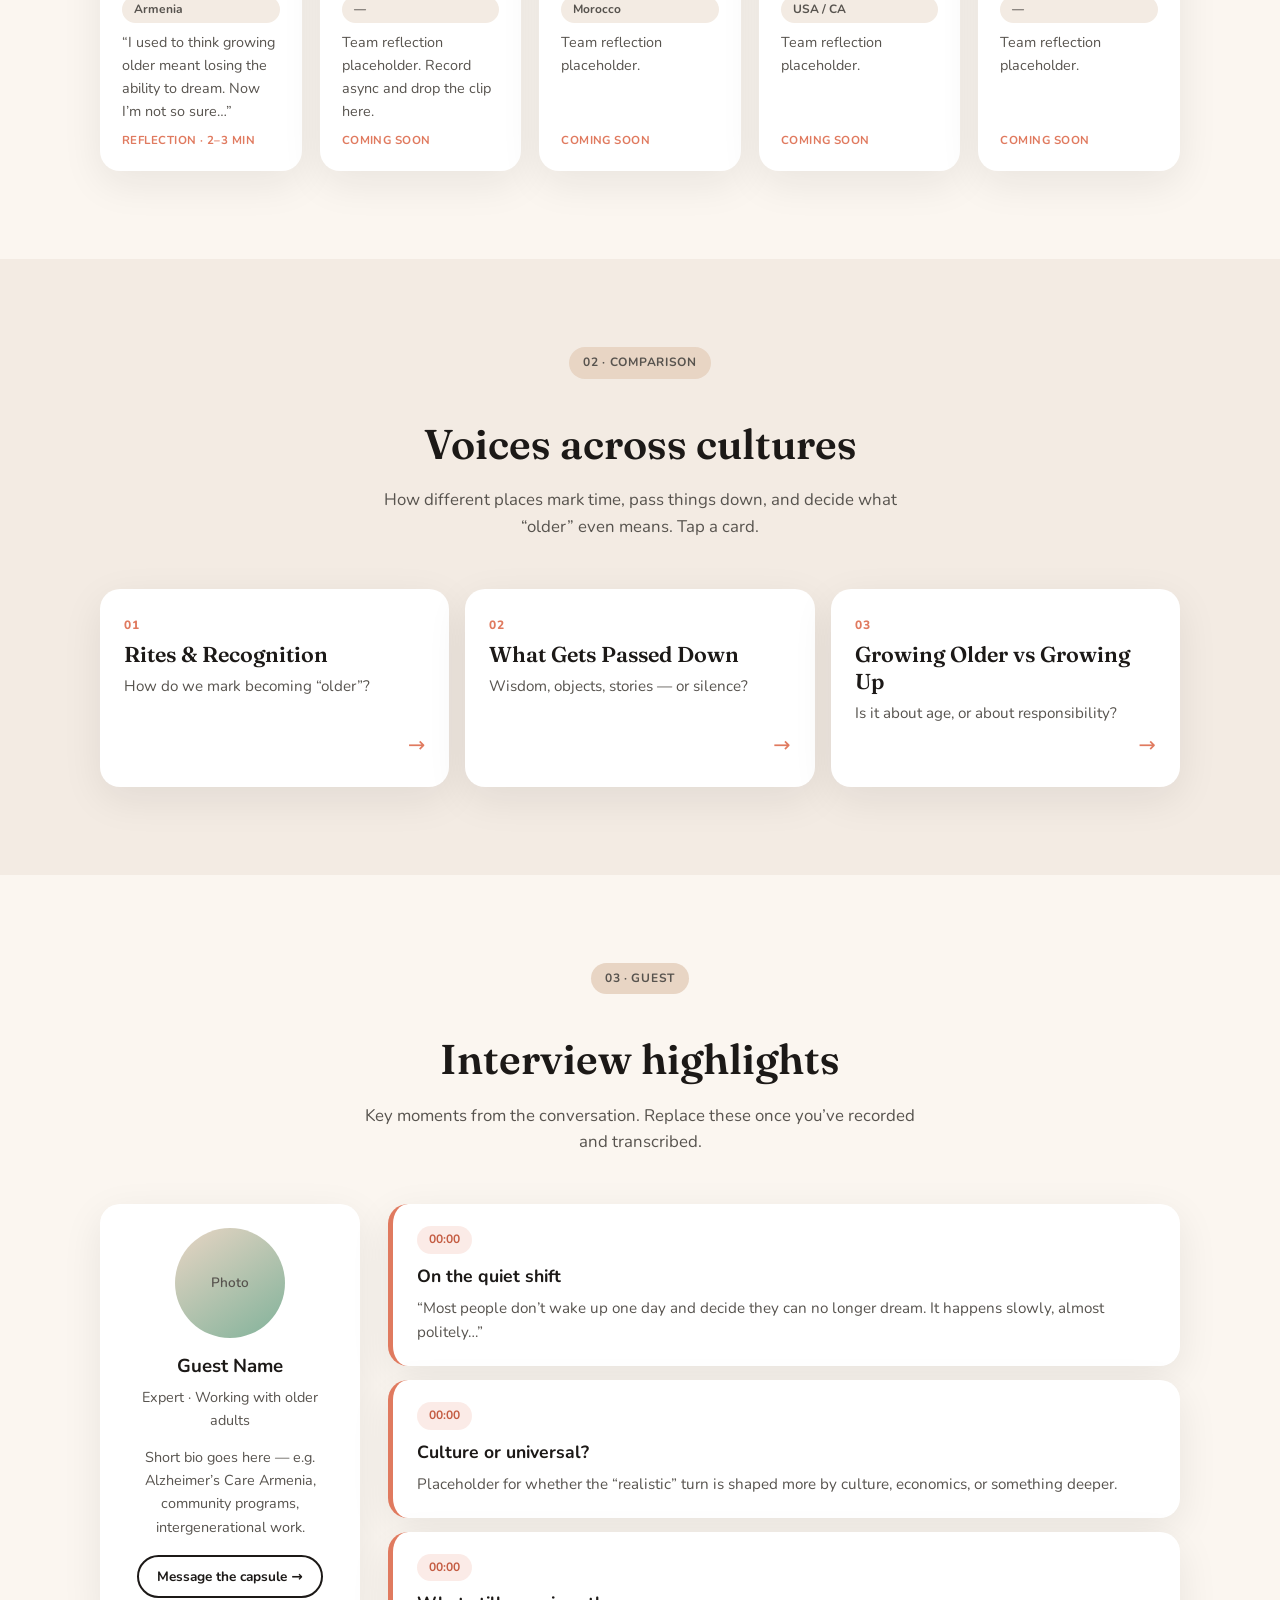
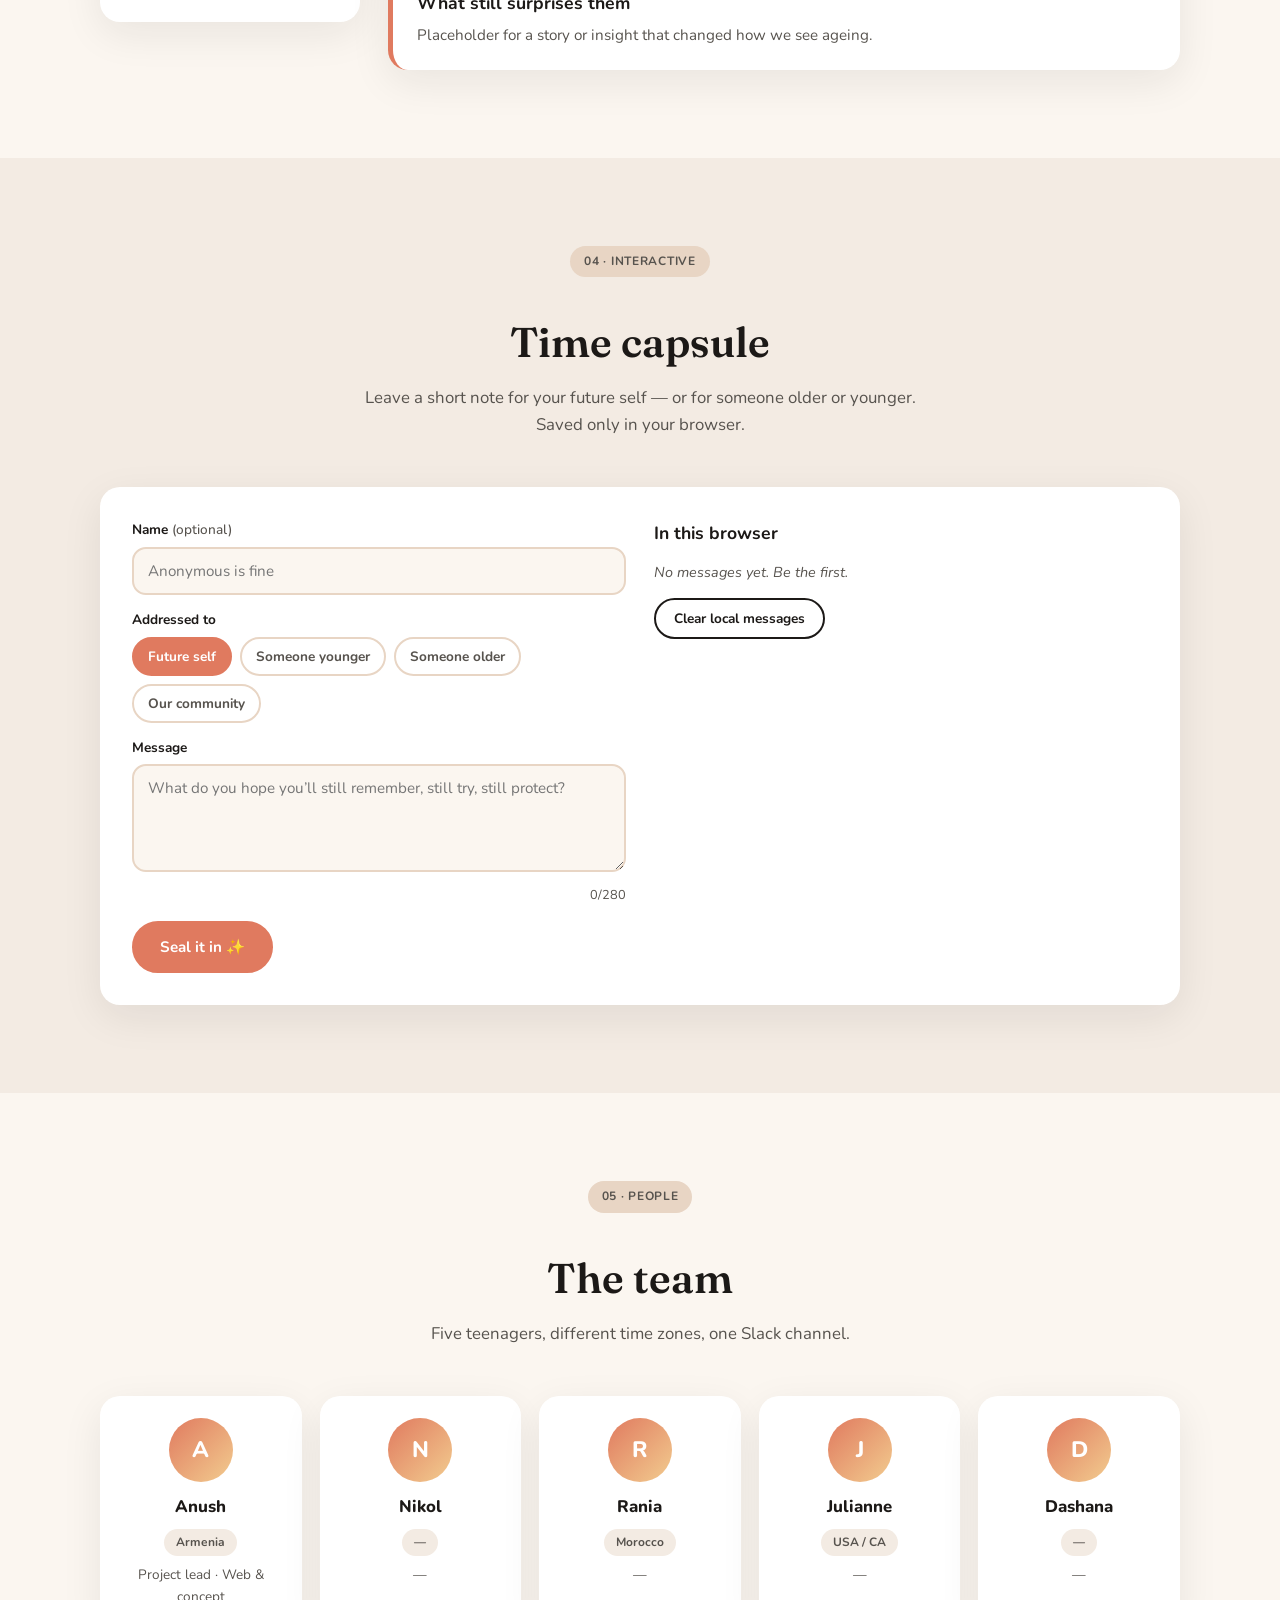
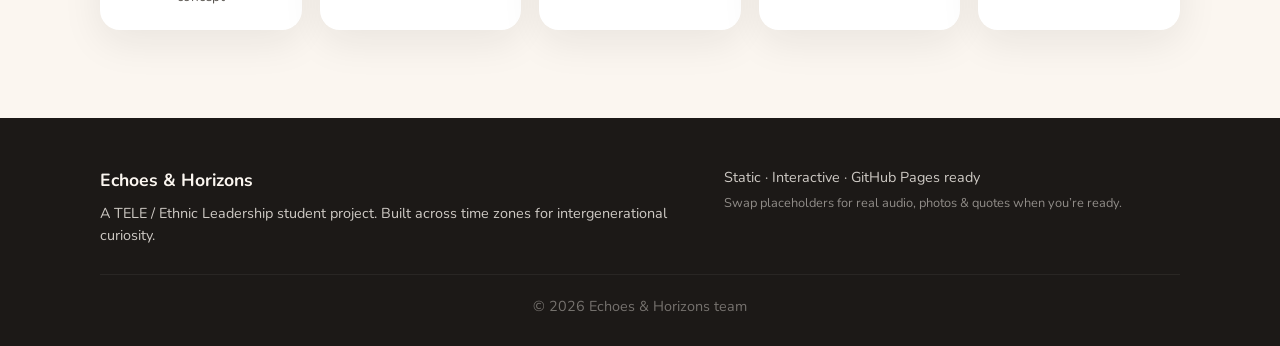
==== commit eee3629a: "Add files via upload" ====
--- a/index.html
+++ b/index.html
@@ -4,349 +4,293 @@
   <meta charset="UTF-8">
   <meta name="viewport" content="width=device-width, initial-scale=1.0">
   <title>Echoes & Horizons — Growing Older Across Cultures</title>
-  <meta name="description" content="An international youth project exploring age, intergenerational wisdom, and growing older across cultures. Podcast + interactive stories from Armenia, USA, Morocco and beyond.">
+  <meta name="description" content="An international youth project exploring age, intergenerational wisdom, and growing older across cultures.">
   <link rel="preconnect" href="https://fonts.googleapis.com">
   <link rel="preconnect" href="https://fonts.gstatic.com" crossorigin>
-  <link href="https://fonts.googleapis.com/css2?family=Source+Sans+3:ital,wght@0,300;0,400;0,600;0,700;1,400&family=Playfair+Display:wght@500;600&display=swap" rel="stylesheet">
-<link rel="stylesheet" href="styles.css"></head>
+  <link href="https://fonts.googleapis.com/css2?family=Fraunces:opsz,wght@9..144,500;9..144,600;9..144,700&family=Nunito:wght@400;500;600;700;800&display=swap" rel="stylesheet">
+  <link rel="stylesheet" href="styles.css">
+</head>
 <body>
-  <!-- Navigation -->
   <nav class="nav" id="nav">
     <div class="nav-inner">
       <a href="#home" class="logo">
-        <span class="logo-mark">EH</span>
-        <span class="logo-text">Echoes & Horizons</span>
+        <span class="logo-dot"></span>
+        Echoes & Horizons
       </a>
-      <button class="nav-toggle" id="navToggle" aria-label="Toggle menu">
-        <span></span><span></span><span></span>
+      <button class="nav-toggle" id="navToggle" aria-label="Menu">
+        <span></span><span></span>
       </button>
       <ul class="nav-links" id="navLinks">
         <li><a href="#podcast">Podcast</a></li>
         <li><a href="#voices">Voices</a></li>
         <li><a href="#interview">Interview</a></li>
-        <li><a href="#capsule">Time Capsule</a></li>
+        <li><a href="#capsule">Capsule</a></li>
         <li><a href="#team">Team</a></li>
       </ul>
     </div>
   </nav>
 
-  <!-- Hero -->
   <header class="hero" id="home">
-    <div class="hero-bg"></div>
+    <div class="hero-blob hero-blob-1"></div>
+    <div class="hero-blob hero-blob-2"></div>
     <div class="hero-content">
-      <p class="hero-eyebrow">TELE · Ethnic Leadership · International Youth Project</p>
-      <h1>Echoes &amp; Horizons</h1>
-      <p class="hero-sub">What do we inherit, what do we leave behind, and how does “growing older” look across cultures?</p>
+      <span class="pill">TELE · Ethnic Leadership</span>
+      <h1>Stories we grow<br>into — and out of.</h1>
+      <p class="hero-sub">Five teenagers. Different countries. One question: what does “growing older” actually mean across cultures?</p>
+      <div class="hero-actions">
+        <a href="#podcast" class="btn btn-fill">Listen to the episode</a>
+        <a href="#capsule" class="btn btn-ghost">Leave a message →</a>
+      </div>
       <div class="hero-meta">
-        <span>Armenia · USA · Morocco · and more</span>
-        <span class="dot">·</span>
-        <span>8–12 min podcast + interactive stories</span>
-      </div>
-      <a href="#podcast" class="btn btn-primary">Listen &amp; Explore</a>
-    </div>
-    <div class="scroll-hint">
-      <span>Scroll</span>
-      <div class="scroll-line"></div>
+        <span>🇦🇲 Armenia</span>
+        <span>🇺🇸 USA</span>
+        <span>🇲🇦 Morocco</span>
+        <span>+ more</span>
+      </div>
     </div>
   </header>
 
-  <!-- Podcast Section -->
-  <section class="section podcast" id="podcast">
-    <div class="container">
-      <div class="section-header">
-        <span class="section-label">01 · Audio</span>
-        <h2>The Podcast</h2>
-        <p>Reflections from our team and a conversation with someone who has spent years alongside older adults.</p>
+  <section class="section" id="podcast">
+    <div class="container">
+      <div class="section-top">
+        <span class="pill soft">01 · Audio</span>
+        <h2>The podcast</h2>
+        <p class="lead">8–12 minutes of reflections, questions, and one conversation with someone who has spent years with older adults.</p>
       </div>
 
       <div class="player-card">
-        <div class="player-visual">
-          <div class="player-artwork" id="playerArtwork">
-            <div class="waveform" id="waveform">
-              <!-- bars generated by JS -->
-            </div>
-            <span class="play-icon" id="playIcon">▶</span>
-          </div>
-          <div class="player-info">
-            <h3 id="trackTitle">Echoes & Horizons — Full Episode</h3>
-            <p class="track-meta">Coming soon · 8–12 minutes · English</p>
-            <div class="progress-wrap">
-              <div class="progress-bar" id="progressBar">
-                <div class="progress-fill" id="progressFill"></div>
-              </div>
-              <div class="time-row">
-                <span id="currentTime">0:00</span>
-                <span id="duration">—:—</span>
-              </div>
-            </div>
-            <div class="player-controls">
-              <button class="ctrl-btn" id="playBtn" aria-label="Play">Play</button>
-              <button class="ctrl-btn secondary" id="rewindBtn">−15s</button>
-              <button class="ctrl-btn secondary" id="forwardBtn">+15s</button>
-            </div>
-          </div>
-        </div>
-        <p class="player-note">
-          <strong>Placeholder.</strong> When your audio file is ready, drop <code>podcast.mp3</code> into the <code>assets/</code> folder and update the source in <code>script.js</code>. The player will work fully on GitHub Pages.
-        </p>
-      </div>
-
-      <div class="reflection-grid">
-        <article class="reflection-card">
-          <div class="reflection-avatar placeholder-avatar">A</div>
+        <div class="player-art" id="playerArtwork">
+          <div class="player-wave" id="waveform"></div>
+          <span class="player-play" id="playIcon">▶</span>
+        </div>
+        <div class="player-body">
+          <h3>Echoes & Horizons — Full Episode</h3>
+          <p class="muted">Coming soon · English · 8–12 min</p>
+          <div class="progress" id="progressBar">
+            <div class="progress-fill" id="progressFill"></div>
+          </div>
+          <div class="time-row">
+            <span id="currentTime">0:00</span>
+            <span id="duration">—:—</span>
+          </div>
+          <div class="player-btns">
+            <button class="btn btn-fill sm" id="playBtn">Play</button>
+            <button class="btn btn-ghost sm" id="rewindBtn">−15s</button>
+            <button class="btn btn-ghost sm" id="forwardBtn">+15s</button>
+          </div>
+        </div>
+      </div>
+
+      <div class="card-grid five">
+        <article class="story-card">
+          <div class="card-avatar">A</div>
           <h4>Anush</h4>
-          <p class="country">Armenia</p>
-          <p class="quote">“I used to think growing older meant losing the ability to dream. Now I’m not so sure…”</p>
-          <span class="placeholder-tag">Your 2–3 min reflection here</span>
-        </article>
-        <article class="reflection-card">
-          <div class="reflection-avatar placeholder-avatar">N</div>
+          <span class="tag">Armenia</span>
+          <p>“I used to think growing older meant losing the ability to dream. Now I’m not so sure…”</p>
+          <span class="card-hint">Reflection · 2–3 min</span>
+        </article>
+        <article class="story-card">
+          <div class="card-avatar">N</div>
           <h4>Nikol</h4>
-          <p class="country">—</p>
-          <p class="quote">Team reflection placeholder. Record asynchronously and drop the clip.</p>
-          <span class="placeholder-tag">Audio / text coming</span>
-        </article>
-        <article class="reflection-card">
-          <div class="reflection-avatar placeholder-avatar">R</div>
+          <span class="tag">—</span>
+          <p>Team reflection placeholder. Record async and drop the clip here.</p>
+          <span class="card-hint">Coming soon</span>
+        </article>
+        <article class="story-card">
+          <div class="card-avatar">R</div>
           <h4>Rania</h4>
-          <p class="country">Morocco</p>
-          <p class="quote">Team reflection placeholder.</p>
-          <span class="placeholder-tag">Audio / text coming</span>
-        </article>
-        <article class="reflection-card">
-          <div class="reflection-avatar placeholder-avatar">J</div>
+          <span class="tag">Morocco</span>
+          <p>Team reflection placeholder.</p>
+          <span class="card-hint">Coming soon</span>
+        </article>
+        <article class="story-card">
+          <div class="card-avatar">J</div>
           <h4>Julianne</h4>
-          <p class="country">USA / California</p>
-          <p class="quote">Team reflection placeholder.</p>
-          <span class="placeholder-tag">Audio / text coming</span>
-        </article>
-        <article class="reflection-card">
-          <div class="reflection-avatar placeholder-avatar">D</div>
+          <span class="tag">USA / CA</span>
+          <p>Team reflection placeholder.</p>
+          <span class="card-hint">Coming soon</span>
+        </article>
+        <article class="story-card">
+          <div class="card-avatar">D</div>
           <h4>Dashana</h4>
-          <p class="country">—</p>
-          <p class="quote">Team reflection placeholder.</p>
-          <span class="placeholder-tag">Audio / text coming</span>
-        </article>
-      </div>
-    </div>
-  </section>
-
-  <!-- Voices Across Cultures -->
-  <section class="section voices" id="voices">
-    <div class="container">
-      <div class="section-header">
-        <span class="section-label">02 · Comparison</span>
-        <h2>Voices Across Cultures</h2>
-        <p>How different societies mark the passage of time, pass down knowledge, and define dignity in later life. Click a row to expand.</p>
-      </div>
-
-      <div class="voices-table" id="voicesTable">
-        <div class="voices-row header">
-          <div>Theme</div>
-          <div>Armenia</div>
-          <div>USA</div>
-          <div>Morocco</div>
-          <div>+ Your culture</div>
-        </div>
-
-        <div class="voices-row" data-expandable>
-          <div class="theme-cell">
-            <strong>Rites &amp; Recognition</strong>
-            <span class="hint">How do we mark becoming “older”?</span>
-          </div>
-          <div>Family gatherings, respect for elders in daily speech, church &amp; community roles.</div>
-          <div>Retirement parties, milestone birthdays (50, 65, 80), “senior” discounts &amp; programs.</div>
-          <div>Intergenerational households, religious &amp; community status, oral storytelling.</div>
-          <div class="add-cell">Add your note →</div>
-        </div>
-
-        <div class="voices-row detail" hidden>
-          <div class="detail-content">
-            <p><strong>What we noticed:</strong> In many places the shift is gradual and relational rather than a single official moment. In others it is marked by formal retirement or eligibility for state support. Our team is still collecting lived examples — replace this text with your own findings and short quotes.</p>
-          </div>
-        </div>
-
-        <div class="voices-row" data-expandable>
-          <div class="theme-cell">
-            <strong>What Gets Passed Down</strong>
-            <span class="hint">Wisdom, objects, stories, silence?</span>
-          </div>
-          <div>Recipes, family history, moral stories, land &amp; names.</div>
-          <div>Advice about independence, career, “follow your passion”, sometimes silence about hardship.</div>
-          <div>Proverbs, religious knowledge, practical skills, hospitality norms.</div>
-          <div class="add-cell">Add your note →</div>
-        </div>
-
-        <div class="voices-row detail" hidden>
-          <div class="detail-content">
-            <p><strong>What we noticed:</strong> Some knowledge travels easily (food, jokes). Other knowledge — about regret, fear, or unfinished dreams — often stays unspoken. This is one of the questions we bring to our guest.</p>
-          </div>
-        </div>
-
-        <div class="voices-row" data-expandable>
-          <div class="theme-cell">
-            <strong>Growing Older vs Growing Up</strong>
-            <span class="hint">Is the shift about age or about responsibility?</span>
-          </div>
-          <div>Strong expectation of care for parents; identity tied to family role.</div>
-          <div>Emphasis on individual autonomy; “age is just a number” vs. ageism in work.</div>
-          <div>Collective identity; elders as living libraries of the community.</div>
-          <div class="add-cell">Add your note →</div>
-        </div>
-
-        <div class="voices-row detail" hidden>
-          <div class="detail-content">
-            <p><strong>Bridge to UWC narrative:</strong> We are young people already deciding what kind of adults we want to become — and what we will carry forward or leave behind. The project is as much about our generation as about the generations before us.</p>
-          </div>
-        </div>
-      </div>
-    </div>
-  </section>
-
-  <!-- Interview Highlights -->
-  <section class="section interview" id="interview">
-    <div class="container">
-      <div class="section-header">
-        <span class="section-label">03 · Guest</span>
-        <h2>Interview Highlights</h2>
-        <p>Key moments from our conversation. Replace placeholders once the interview is recorded and transcribed.</p>
+          <span class="tag">—</span>
+          <p>Team reflection placeholder.</p>
+          <span class="card-hint">Coming soon</span>
+        </article>
+      </div>
+    </div>
+  </section>
+
+  <section class="section alt" id="voices">
+    <div class="container">
+      <div class="section-top">
+        <span class="pill soft">02 · Comparison</span>
+        <h2>Voices across cultures</h2>
+        <p class="lead">How different places mark time, pass things down, and decide what “older” even means. Tap a card.</p>
+      </div>
+
+      <div class="voices-grid">
+        <button class="voice-card" data-voice="1">
+          <span class="voice-num">01</span>
+          <h3>Rites & Recognition</h3>
+          <p>How do we mark becoming “older”?</p>
+          <span class="voice-arrow">→</span>
+        </button>
+        <button class="voice-card" data-voice="2">
+          <span class="voice-num">02</span>
+          <h3>What Gets Passed Down</h3>
+          <p>Wisdom, objects, stories — or silence?</p>
+          <span class="voice-arrow">→</span>
+        </button>
+        <button class="voice-card" data-voice="3">
+          <span class="voice-num">03</span>
+          <h3>Growing Older vs Growing Up</h3>
+          <p>Is it about age, or about responsibility?</p>
+          <span class="voice-arrow">→</span>
+        </button>
+      </div>
+
+      <div class="voice-panel" id="voicePanel" hidden>
+        <button class="panel-close" id="panelClose">✕</button>
+        <div id="panelContent"></div>
+      </div>
+    </div>
+  </section>
+
+  <section class="section" id="interview">
+    <div class="container">
+      <div class="section-top">
+        <span class="pill soft">03 · Guest</span>
+        <h2>Interview highlights</h2>
+        <p class="lead">Key moments from the conversation. Replace these once you’ve recorded and transcribed.</p>
       </div>
 
       <div class="interview-layout">
         <div class="guest-card">
-          <div class="guest-photo placeholder-photo">
-            <span>Photo</span>
-          </div>
+          <div class="guest-photo">Photo</div>
           <h3>Guest Name</h3>
-          <p class="guest-role">Expert / Community Leader · Working with older adults</p>
-          <p class="guest-bio">Short bio will go here. Example: work with Alzheimer’s Care Armenia, community elder programs, intergenerational research, etc.</p>
-          <a href="#capsule" class="btn btn-outline">Leave a message for the capsule →</a>
-        </div>
-
-        <div class="highlights">
-          <article class="highlight">
-            <span class="timestamp">00:00</span>
+          <p class="muted">Expert · Working with older adults</p>
+          <p class="guest-bio">Short bio goes here — e.g. Alzheimer’s Care Armenia, community programs, intergenerational work.</p>
+          <a href="#capsule" class="btn btn-ghost sm">Message the capsule →</a>
+        </div>
+        <div class="highlight-stack">
+          <article class="highlight-card">
+            <span class="tag coral">00:00</span>
             <h4>On the quiet shift</h4>
             <p>“Most people don’t wake up one day and decide they can no longer dream. It happens slowly, almost politely…”</p>
-            <span class="placeholder-tag">Replace with real quote</span>
           </article>
-          <article class="highlight">
-            <span class="timestamp">00:00</span>
+          <article class="highlight-card">
+            <span class="tag coral">00:00</span>
             <h4>Culture or universal?</h4>
-            <p>Placeholder for the guest’s view on whether the “realistic” turn is shaped more by culture, economics, or something deeper.</p>
-            <span class="placeholder-tag">Replace with real quote</span>
+            <p>Placeholder for whether the “realistic” turn is shaped more by culture, economics, or something deeper.</p>
           </article>
-          <article class="highlight">
-            <span class="timestamp">00:00</span>
+          <article class="highlight-card">
+            <span class="tag coral">00:00</span>
             <h4>What still surprises them</h4>
-            <p>Placeholder for a moment of insight or a story the guest shared that changed how we see ageing.</p>
-            <span class="placeholder-tag">Replace with real quote</span>
+            <p>Placeholder for a story or insight that changed how we see ageing.</p>
           </article>
         </div>
       </div>
     </div>
   </section>
 
-  <!-- Time Capsule -->
-  <section class="section capsule" id="capsule">
-    <div class="container">
-      <div class="section-header">
-        <span class="section-label">04 · Interactive</span>
-        <h2>Time Capsule</h2>
-        <p>Leave a short message for your future self — or for someone older or younger. Messages stay in your browser (localStorage) so the site remains fully static and GitHub-Pages friendly. You can also screenshot or export later.</p>
-      </div>
-
-      <div class="capsule-box">
-        <form id="capsuleForm" class="capsule-form">
-          <label for="capsuleName">Your name or nickname (optional)</label>
+  <section class="section alt" id="capsule">
+    <div class="container">
+      <div class="section-top">
+        <span class="pill soft">04 · Interactive</span>
+        <h2>Time capsule</h2>
+        <p class="lead">Leave a short note for your future self — or for someone older or younger. Saved only in your browser.</p>
+      </div>
+
+      <div class="capsule-wrap">
+        <form class="capsule-form" id="capsuleForm">
+          <label>Name <span class="opt">(optional)</span></label>
           <input type="text" id="capsuleName" placeholder="Anonymous is fine" maxlength="40">
 
-          <label for="capsuleTo">Addressed to</label>
-          <select id="capsuleTo">
-            <option value="future-self">My future self</option>
-            <option value="younger">Someone younger</option>
-            <option value="older">Someone older</option>
-            <option value="community">Our community</option>
-          </select>
-
-          <label for="capsuleMessage">Message (max 280 characters)</label>
-          <textarea id="capsuleMessage" rows="4" maxlength="280" placeholder="What do you hope you (or they) will still remember, still try, still protect?"></textarea>
+          <label>Addressed to</label>
+          <div class="chip-row" id="toChips">
+            <button type="button" class="chip active" data-value="future-self">Future self</button>
+            <button type="button" class="chip" data-value="younger">Someone younger</button>
+            <button type="button" class="chip" data-value="older">Someone older</button>
+            <button type="button" class="chip" data-value="community">Our community</button>
+          </div>
+          <input type="hidden" id="capsuleTo" value="future-self">
+
+          <label>Message</label>
+          <textarea id="capsuleMessage" rows="4" maxlength="280" placeholder="What do you hope you’ll still remember, still try, still protect?"></textarea>
           <div class="char-count"><span id="charCount">0</span>/280</div>
 
-          <button type="submit" class="btn btn-primary">Seal in the capsule</button>
+          <button type="submit" class="btn btn-fill">Seal it in ✨</button>
         </form>
 
-        <div class="capsule-messages" id="capsuleMessages">
-          <h3>Messages in this browser</h3>
-          <div id="messagesList" class="messages-list">
-            <p class="empty-state">No messages yet. Be the first.</p>
-          </div>
-          <button type="button" class="btn btn-outline small" id="clearCapsule">Clear local messages</button>
-        </div>
-      </div>
-    </div>
-  </section>
-
-  <!-- Team -->
-  <section class="section team" id="team">
-    <div class="container">
-      <div class="section-header">
-        <span class="section-label">05 · People</span>
-        <h2>The Team</h2>
-        <p>Five teenagers from different countries, working across time zones through the TELE / Ethnic Leadership program.</p>
-      </div>
-
-      <div class="team-grid">
-        <article class="team-card">
-          <div class="team-avatar placeholder-avatar">A</div>
+        <div class="capsule-list">
+          <h3>In this browser</h3>
+          <div id="messagesList">
+            <p class="empty">No messages yet. Be the first.</p>
+          </div>
+          <button type="button" class="btn btn-ghost sm" id="clearCapsule">Clear local messages</button>
+        </div>
+      </div>
+    </div>
+  </section>
+
+  <section class="section" id="team">
+    <div class="container">
+      <div class="section-top">
+        <span class="pill soft">05 · People</span>
+        <h2>The team</h2>
+        <p class="lead">Five teenagers, different time zones, one Slack channel.</p>
+      </div>
+
+      <div class="card-grid five">
+        <article class="story-card team">
+          <div class="card-avatar big">A</div>
           <h4>Anush</h4>
-          <p class="role">Project lead · Web &amp; concept</p>
-          <p class="country">Armenia</p>
-        </article>
-        <article class="team-card">
-          <div class="team-avatar placeholder-avatar">N</div>
+          <span class="tag">Armenia</span>
+          <p class="role">Project lead · Web & concept</p>
+        </article>
+        <article class="story-card team">
+          <div class="card-avatar big">N</div>
           <h4>Nikol</h4>
-          <p class="role">—</p>
-          <p class="country">—</p>
-        </article>
-        <article class="team-card">
-          <div class="team-avatar placeholder-avatar">R</div>
+          <span class="tag">—</span>
+          <p class="role">—</p>
+        </article>
+        <article class="story-card team">
+          <div class="card-avatar big">R</div>
           <h4>Rania</h4>
-          <p class="role">—</p>
-          <p class="country">Morocco</p>
-        </article>
-        <article class="team-card">
-          <div class="team-avatar placeholder-avatar">J</div>
+          <span class="tag">Morocco</span>
+          <p class="role">—</p>
+        </article>
+        <article class="story-card team">
+          <div class="card-avatar big">J</div>
           <h4>Julianne</h4>
-          <p class="role">—</p>
-          <p class="country">USA / California</p>
-        </article>
-        <article class="team-card">
-          <div class="team-avatar placeholder-avatar">D</div>
+          <span class="tag">USA / CA</span>
+          <p class="role">—</p>
+        </article>
+        <article class="story-card team">
+          <div class="card-avatar big">D</div>
           <h4>Dashana</h4>
-          <p class="role">—</p>
-          <p class="country">—</p>
-        </article>
-      </div>
-    </div>
-  </section>
-
-  <!-- Footer -->
+          <span class="tag">—</span>
+          <p class="role">—</p>
+        </article>
+      </div>
+    </div>
+  </section>
+
   <footer class="footer">
-    <div class="container">
-      <div class="footer-inner">
-        <div>
-          <strong>Echoes &amp; Horizons</strong>
-          <p>A student project created for the TELE Program / Ethnic Leadership (LAGF). Built with care for intergenerational dialogue and cultural curiosity.</p>
-        </div>
-        <div>
-          <p>Designed for GitHub Pages · Static · Interactive · Open</p>
-          <p class="small">Replace placeholders with your photos, audio, quotes and real names when ready. The structure is ready for UWC-style storytelling.</p>
-        </div>
-      </div>
-      <p class="footer-bottom">© 2026 Echoes & Horizons team · Made across time zones</p>
-    </div>
+    <div class="container footer-grid">
+      <div>
+        <strong>Echoes & Horizons</strong>
+        <p>A TELE / Ethnic Leadership student project. Built across time zones for intergenerational curiosity.</p>
+      </div>
+      <div>
+        <p>Static · Interactive · GitHub Pages ready</p>
+        <p class="tiny">Swap placeholders for real audio, photos & quotes when you’re ready.</p>
+      </div>
+    </div>
+    <p class="footer-copy">© 2026 Echoes & Horizons team</p>
   </footer>
 
-<script src="script.js"></script></body>
+  <script src="script.js"></script>
+</body>
 </html>
--- a/styles.css
+++ b/styles.css
@@ -1,957 +1,447 @@
-/* ============================================
-   Echoes & Horizons — UWC-inspired design
-   Primary: deep blue #0A4D8C / teal #008C7A
-   Clean, international, hopeful, interactive
-   ============================================ */
+/* Echoes & Horizons v2 — Aardvark-inspired youth brand */
 
 :root {
-  --blue: #0A4D8C;
-  --blue-dark: #06305A;
-  --teal: #008C7A;
-  --teal-light: #00A896;
-  --sand: #F5F0E8;
-  --cream: #FAF8F4;
-  --text: #1A1A1A;
-  --text-muted: #5A5A5A;
+  --cream: #FBF6F0;
+  --cream-2: #F3EBE3;
+  --ink: #1C1917;
+  --ink-soft: #57534E;
+  --coral: #E07A5F;
+  --coral-deep: #C45C42;
+  --sand: #E8D5C4;
+  --mint: #81B29A;
   --white: #FFFFFF;
-  --radius: 12px;
-  --shadow: 0 8px 30px rgba(10, 77, 140, 0.08);
-  --shadow-hover: 0 12px 40px rgba(10, 77, 140, 0.14);
-  --font: "Source Sans 3", system-ui, sans-serif;
-  --serif: "Playfair Display", Georgia, serif;
-  --transition: 0.25s ease;
-}
-
-*,
-*::before,
-*::after {
-  box-sizing: border-box;
-  margin: 0;
-  padding: 0;
-}
-
-html {
-  scroll-behavior: smooth;
-  font-size: 16px;
-}
+  --radius: 20px;
+  --radius-sm: 14px;
+  --radius-pill: 999px;
+  --shadow: 0 12px 40px rgba(28, 25, 23, 0.08);
+  --shadow-hover: 0 18px 50px rgba(28, 25, 23, 0.12);
+  --font: "Nunito", system-ui, sans-serif;
+  --display: "Fraunces", Georgia, serif;
+  --t: 0.25s ease;
+}
+
+*, *::before, *::after { box-sizing: border-box; margin: 0; padding: 0; }
+
+html { scroll-behavior: smooth; font-size: 16px; }
 
 body {
   font-family: var(--font);
-  color: var(--text);
+  color: var(--ink);
   background: var(--cream);
   line-height: 1.6;
   overflow-x: hidden;
 }
 
-img {
-  max-width: 100%;
-  display: block;
-}
-
-a {
-  color: var(--blue);
-  text-decoration: none;
-  transition: color var(--transition);
-}
-
-a:hover {
-  color: var(--teal);
-}
-
-.container {
-  width: min(1100px, 92%);
-  margin: 0 auto;
-}
-
-/* ---------- Nav ---------- */
+a { color: var(--coral-deep); text-decoration: none; transition: color var(--t); }
+a:hover { color: var(--coral); }
+
+.container { width: min(1080px, 92%); margin: 0 auto; }
+
+/* Nav */
 .nav {
-  position: fixed;
-  top: 0;
-  left: 0;
-  right: 0;
-  z-index: 100;
-  background: rgba(250, 248, 244, 0.92);
-  backdrop-filter: blur(12px);
-  border-bottom: 1px solid transparent;
-  transition: border-color var(--transition), box-shadow var(--transition);
-}
-
-.nav.scrolled {
-  border-color: rgba(10, 77, 140, 0.08);
-  box-shadow: 0 4px 20px rgba(0, 0, 0, 0.04);
-}
+  position: fixed; top: 0; left: 0; right: 0; z-index: 100;
+  background: rgba(251, 246, 240, 0.88);
+  backdrop-filter: blur(14px);
+  transition: box-shadow var(--t);
+}
+.nav.scrolled { box-shadow: 0 4px 24px rgba(28, 25, 23, 0.06); }
 
 .nav-inner {
-  display: flex;
-  align-items: center;
-  justify-content: space-between;
-  width: min(1100px, 92%);
-  margin: 0 auto;
-  height: 64px;
+  display: flex; align-items: center; justify-content: space-between;
+  width: min(1080px, 92%); margin: 0 auto; height: 68px;
 }
 
 .logo {
-  display: flex;
-  align-items: center;
-  gap: 10px;
-  color: var(--blue-dark);
-  font-weight: 600;
-}
-
-.logo-mark {
-  width: 36px;
-  height: 36px;
-  background: linear-gradient(135deg, var(--blue), var(--teal));
-  color: white;
-  border-radius: 50%;
-  display: grid;
-  place-items: center;
-  font-size: 0.75rem;
-  font-weight: 700;
-  letter-spacing: -0.5px;
-}
-
-.logo-text {
-  font-size: 1rem;
-}
-
-.nav-links {
-  display: flex;
-  gap: 28px;
-  list-style: none;
-}
-
-.nav-links a {
-  color: var(--text-muted);
-  font-size: 0.95rem;
-  font-weight: 500;
-}
-
-.nav-links a:hover {
-  color: var(--blue);
-}
+  display: flex; align-items: center; gap: 10px;
+  font-weight: 800; font-size: 1.05rem; color: var(--ink);
+}
+.logo-dot {
+  width: 12px; height: 12px; border-radius: 50%;
+  background: var(--coral);
+  box-shadow: 0 0 0 4px rgba(224, 122, 95, 0.25);
+}
+
+.nav-links { display: flex; gap: 28px; list-style: none; }
+.nav-links a { color: var(--ink-soft); font-weight: 600; font-size: 0.95rem; }
+.nav-links a:hover { color: var(--coral); }
 
 .nav-toggle {
-  display: none;
-  flex-direction: column;
-  gap: 5px;
-  background: none;
-  border: none;
-  cursor: pointer;
-  padding: 4px;
-}
-
+  display: none; flex-direction: column; gap: 6px;
+  background: none; border: none; cursor: pointer; padding: 6px;
+}
 .nav-toggle span {
-  width: 22px;
-  height: 2px;
-  background: var(--blue-dark);
-  transition: var(--transition);
-}
-
-/* ---------- Hero ---------- */
+  width: 22px; height: 2.5px; background: var(--ink);
+  border-radius: 2px; transition: var(--t);
+}
+
+/* Hero */
 .hero {
-  min-height: 100vh;
-  display: flex;
-  align-items: center;
-  justify-content: center;
-  position: relative;
-  padding: 100px 0 60px;
-  text-align: center;
-  overflow: hidden;
-}
-
-.hero-bg {
-  position: absolute;
-  inset: 0;
-  background:
-    radial-gradient(ellipse 80% 60% at 50% 0%, rgba(0, 140, 122, 0.12), transparent 60%),
-    radial-gradient(ellipse 60% 50% at 80% 80%, rgba(10, 77, 140, 0.1), transparent 50%),
-    var(--cream);
-  z-index: 0;
-}
-
-.hero-content {
-  position: relative;
-  z-index: 1;
-  max-width: 720px;
-  padding: 0 20px;
-}
-
-.hero-eyebrow {
-  font-size: 0.85rem;
-  letter-spacing: 0.12em;
-  text-transform: uppercase;
-  color: var(--teal);
-  font-weight: 600;
-  margin-bottom: 16px;
-}
+  min-height: 100vh; display: flex; align-items: center; justify-content: center;
+  position: relative; padding: 120px 20px 80px; text-align: center; overflow: hidden;
+}
+
+.hero-blob {
+  position: absolute; border-radius: 50%; filter: blur(60px); opacity: 0.45; pointer-events: none;
+}
+.hero-blob-1 {
+  width: 420px; height: 420px; background: var(--coral);
+  top: -80px; right: -60px;
+}
+.hero-blob-2 {
+  width: 360px; height: 360px; background: var(--mint);
+  bottom: 40px; left: -100px; opacity: 0.3;
+}
+
+.hero-content { position: relative; z-index: 1; max-width: 640px; }
+
+.pill {
+  display: inline-block;
+  padding: 6px 14px; border-radius: var(--radius-pill);
+  background: var(--ink); color: var(--cream);
+  font-size: 0.75rem; font-weight: 700; letter-spacing: 0.06em;
+  text-transform: uppercase; margin-bottom: 20px;
+}
+.pill.soft {
+  background: var(--sand); color: var(--ink-soft);
+}
+.tag {
+  display: inline-block;
+  padding: 4px 12px; border-radius: var(--radius-pill);
+  background: var(--cream-2); color: var(--ink-soft);
+  font-size: 0.75rem; font-weight: 700;
+}
+.tag.coral { background: rgba(224, 122, 95, 0.15); color: var(--coral-deep); }
 
 .hero h1 {
-  font-family: var(--serif);
-  font-size: clamp(2.6rem, 7vw, 4.2rem);
-  font-weight: 600;
-  color: var(--blue-dark);
-  line-height: 1.15;
-  margin-bottom: 20px;
+  font-family: var(--display);
+  font-size: clamp(2.8rem, 8vw, 4.4rem);
+  font-weight: 600; line-height: 1.12;
+  letter-spacing: -0.02em; margin-bottom: 18px;
 }
 
 .hero-sub {
-  font-size: 1.2rem;
-  color: var(--text-muted);
-  max-width: 520px;
-  margin: 0 auto 28px;
+  font-size: 1.15rem; color: var(--ink-soft);
+  max-width: 480px; margin: 0 auto 28px;
+}
+
+.hero-actions {
+  display: flex; flex-wrap: wrap; gap: 12px; justify-content: center; margin-bottom: 36px;
 }
 
 .hero-meta {
-  display: flex;
-  flex-wrap: wrap;
-  justify-content: center;
-  gap: 8px 12px;
-  font-size: 0.9rem;
-  color: var(--text-muted);
-  margin-bottom: 36px;
-}
-
-.hero-meta .dot {
-  opacity: 0.5;
-}
-
+  display: flex; flex-wrap: wrap; gap: 10px 16px; justify-content: center;
+  font-size: 0.9rem; color: var(--ink-soft); font-weight: 600;
+}
+
+/* Buttons */
 .btn {
-  display: inline-flex;
-  align-items: center;
-  justify-content: center;
-  padding: 14px 28px;
-  border-radius: 999px;
-  font-weight: 600;
-  font-size: 0.95rem;
-  border: 2px solid transparent;
-  cursor: pointer;
-  transition: all var(--transition);
-}
-
-.btn-primary {
-  background: linear-gradient(135deg, var(--blue), var(--teal));
-  color: white;
-  border-color: transparent;
-}
-
-.btn-primary:hover {
-  transform: translateY(-2px);
-  box-shadow: var(--shadow-hover);
-  color: white;
-}
-
-.btn-outline {
-  background: transparent;
-  border-color: var(--blue);
-  color: var(--blue);
-}
-
-.btn-outline:hover {
-  background: var(--blue);
-  color: white;
-}
-
-.btn.small {
-  padding: 8px 18px;
-  font-size: 0.85rem;
-}
-
-.scroll-hint {
-  position: absolute;
-  bottom: 32px;
-  left: 50%;
-  transform: translateX(-50%);
-  display: flex;
-  flex-direction: column;
-  align-items: center;
-  gap: 8px;
-  font-size: 0.75rem;
-  letter-spacing: 0.1em;
-  text-transform: uppercase;
-  color: var(--text-muted);
-  opacity: 0.7;
-}
-
-.scroll-line {
-  width: 1px;
-  height: 40px;
-  background: linear-gradient(to bottom, var(--teal), transparent);
-  animation: pulse 2s ease-in-out infinite;
-}
-
-@keyframes pulse {
-  0%, 100% { opacity: 0.4; transform: scaleY(0.8); }
-  50% { opacity: 1; transform: scaleY(1); }
-}
-
-/* ---------- Sections ---------- */
-.section {
-  padding: 90px 0;
-}
-
-.section-header {
-  text-align: center;
-  max-width: 640px;
-  margin: 0 auto 48px;
-}
-
-.section-label {
-  display: inline-block;
-  font-size: 0.8rem;
-  letter-spacing: 0.14em;
-  text-transform: uppercase;
-  color: var(--teal);
-  font-weight: 600;
-  margin-bottom: 10px;
-}
-
-.section-header h2 {
-  font-family: var(--serif);
-  font-size: clamp(1.8rem, 4vw, 2.5rem);
-  color: var(--blue-dark);
-  margin-bottom: 12px;
-}
-
-.section-header p {
-  color: var(--text-muted);
-  font-size: 1.05rem;
-}
-
-/* ---------- Podcast / Player ---------- */
-.podcast {
-  background: var(--white);
-}
-
+  display: inline-flex; align-items: center; justify-content: center;
+  padding: 14px 26px; border-radius: var(--radius-pill);
+  font-family: inherit; font-weight: 700; font-size: 0.95rem;
+  border: 2px solid transparent; cursor: pointer; transition: all var(--t);
+}
+.btn.sm { padding: 9px 18px; font-size: 0.85rem; }
+
+.btn-fill {
+  background: var(--coral); color: white; border-color: var(--coral);
+}
+.btn-fill:hover {
+  background: var(--coral-deep); border-color: var(--coral-deep);
+  transform: translateY(-2px); box-shadow: var(--shadow-hover); color: white;
+}
+
+.btn-ghost {
+  background: transparent; border-color: var(--ink); color: var(--ink);
+}
+.btn-ghost:hover {
+  background: var(--ink); color: var(--cream);
+}
+
+/* Sections */
+.section { padding: 88px 0; }
+.section.alt { background: var(--cream-2); }
+
+.section-top { text-align: center; max-width: 560px; margin: 0 auto 48px; }
+.section-top h2 {
+  font-family: var(--display);
+  font-size: clamp(1.9rem, 4.5vw, 2.6rem);
+  font-weight: 600; margin: 12px 0 10px;
+}
+.lead { color: var(--ink-soft); font-size: 1.05rem; }
+
+/* Player */
 .player-card {
-  background: var(--sand);
-  border-radius: var(--radius);
-  padding: 28px;
-  box-shadow: var(--shadow);
-  margin-bottom: 40px;
-}
-
-.player-visual {
-  display: flex;
-  gap: 28px;
-  align-items: center;
-  flex-wrap: wrap;
-}
-
-.player-artwork {
-  width: 140px;
-  height: 140px;
-  border-radius: 16px;
-  background: linear-gradient(145deg, var(--blue), var(--teal));
-  display: grid;
-  place-items: center;
-  position: relative;
-  flex-shrink: 0;
-  cursor: pointer;
-  overflow: hidden;
-}
-
-.waveform {
-  position: absolute;
-  inset: 0;
-  display: flex;
-  align-items: center;
-  justify-content: center;
-  gap: 3px;
-  padding: 20px;
-  opacity: 0.35;
-}
-
-.waveform span {
-  width: 4px;
-  background: white;
-  border-radius: 2px;
+  display: flex; gap: 28px; align-items: center; flex-wrap: wrap;
+  background: var(--white); border-radius: var(--radius);
+  padding: 28px; box-shadow: var(--shadow); margin-bottom: 40px;
+}
+
+.player-art {
+  width: 130px; height: 130px; border-radius: 24px; flex-shrink: 0;
+  background: linear-gradient(145deg, var(--coral), #F2CC8F);
+  display: grid; place-items: center; position: relative;
+  cursor: pointer; overflow: hidden;
+}
+.player-wave {
+  position: absolute; inset: 0; display: flex; align-items: center;
+  justify-content: center; gap: 3px; padding: 18px; opacity: 0.4;
+}
+.player-wave span {
+  width: 4px; background: white; border-radius: 2px;
   animation: wave 1.2s ease-in-out infinite;
 }
-
-.waveform span:nth-child(odd) { animation-delay: 0.1s; }
-.waveform span:nth-child(3n) { animation-delay: 0.3s; }
-.waveform span:nth-child(4n) { animation-delay: 0.5s; }
-
+.player-wave span:nth-child(odd) { animation-delay: 0.1s; }
+.player-wave span:nth-child(3n) { animation-delay: 0.3s; }
 @keyframes wave {
-  0%, 100% { height: 12px; }
-  50% { height: 36px; }
-}
-
-.play-icon {
-  position: relative;
-  z-index: 1;
-  color: white;
-  font-size: 1.6rem;
-  font-weight: 700;
-}
-
-.player-info {
-  flex: 1;
-  min-width: 220px;
-}
-
-.player-info h3 {
-  font-size: 1.25rem;
-  color: var(--blue-dark);
-  margin-bottom: 4px;
-}
-
-.track-meta {
-  font-size: 0.9rem;
-  color: var(--text-muted);
-  margin-bottom: 16px;
-}
-
-.progress-wrap {
-  margin-bottom: 14px;
-}
-
-.progress-bar {
-  height: 6px;
-  background: rgba(10, 77, 140, 0.15);
-  border-radius: 3px;
-  cursor: pointer;
-  overflow: hidden;
-}
-
+  0%, 100% { height: 10px; }
+  50% { height: 32px; }
+}
+.player-play {
+  position: relative; z-index: 1; color: white;
+  font-size: 1.5rem; font-weight: 800;
+}
+
+.player-body { flex: 1; min-width: 200px; }
+.player-body h3 { font-size: 1.2rem; margin-bottom: 4px; }
+.muted { color: var(--ink-soft); font-size: 0.9rem; margin-bottom: 14px; }
+
+.progress {
+  height: 8px; background: var(--cream-2); border-radius: 4px;
+  cursor: pointer; overflow: hidden; margin-bottom: 6px;
+}
 .progress-fill {
-  height: 100%;
-  width: 0%;
-  background: linear-gradient(90deg, var(--blue), var(--teal));
-  border-radius: 3px;
-  transition: width 0.1s linear;
-}
-
+  height: 100%; width: 0%;
+  background: linear-gradient(90deg, var(--coral), #F2CC8F);
+  border-radius: 4px; transition: width 0.1s linear;
+}
 .time-row {
-  display: flex;
-  justify-content: space-between;
-  font-size: 0.8rem;
-  color: var(--text-muted);
-  margin-top: 6px;
-}
-
-.player-controls {
-  display: flex;
-  gap: 10px;
-  flex-wrap: wrap;
-}
-
-.ctrl-btn {
-  padding: 8px 18px;
-  border-radius: 999px;
-  border: none;
-  background: var(--blue);
-  color: white;
-  font-weight: 600;
-  font-size: 0.9rem;
-  cursor: pointer;
-  transition: var(--transition);
-}
-
-.ctrl-btn:hover {
-  background: var(--teal);
-}
-
-.ctrl-btn.secondary {
-  background: transparent;
-  border: 1.5px solid var(--blue);
-  color: var(--blue);
-}
-
-.ctrl-btn.secondary:hover {
-  background: var(--blue);
-  color: white;
-}
-
-.player-note {
-  margin-top: 20px;
-  font-size: 0.85rem;
-  color: var(--text-muted);
-  background: rgba(0, 140, 122, 0.06);
-  padding: 12px 16px;
-  border-radius: 8px;
-  border-left: 3px solid var(--teal);
-}
-
-.player-note code {
-  background: rgba(0, 0, 0, 0.06);
-  padding: 2px 6px;
-  border-radius: 4px;
-  font-size: 0.8rem;
-}
-
-/* Reflections */
-.reflection-grid {
-  display: grid;
-  grid-template-columns: repeat(auto-fill, minmax(200px, 1fr));
-  gap: 20px;
-}
-
-.reflection-card {
-  background: var(--cream);
-  border-radius: var(--radius);
-  padding: 22px;
-  box-shadow: var(--shadow);
-  transition: transform var(--transition), box-shadow var(--transition);
-}
-
-.reflection-card:hover {
-  transform: translateY(-4px);
-  box-shadow: var(--shadow-hover);
-}
-
-.reflection-avatar,
-.team-avatar,
-.placeholder-avatar {
-  width: 48px;
-  height: 48px;
-  border-radius: 50%;
-  background: linear-gradient(135deg, var(--blue), var(--teal));
-  color: white;
-  display: grid;
-  place-items: center;
-  font-weight: 700;
-  font-size: 1.1rem;
-  margin-bottom: 12px;
-}
-
-.reflection-card h4,
-.team-card h4 {
-  font-size: 1.05rem;
-  color: var(--blue-dark);
-}
-
-.country,
-.role {
-  font-size: 0.85rem;
-  color: var(--teal);
-  margin-bottom: 8px;
-}
-
-.quote {
-  font-size: 0.9rem;
-  color: var(--text-muted);
-  font-style: italic;
-  margin-bottom: 10px;
-}
-
-.placeholder-tag {
-  display: inline-block;
-  font-size: 0.7rem;
-  letter-spacing: 0.04em;
-  text-transform: uppercase;
-  background: rgba(10, 77, 140, 0.08);
-  color: var(--blue);
-  padding: 3px 8px;
-  border-radius: 4px;
-}
-
-/* ---------- Voices table ---------- */
-.voices {
-  background: var(--sand);
-}
-
-.voices-table {
-  background: var(--white);
-  border-radius: var(--radius);
-  overflow: hidden;
-  box-shadow: var(--shadow);
-}
-
-.voices-row {
-  display: grid;
-  grid-template-columns: 1.4fr 1fr 1fr 1fr 0.9fr;
-  gap: 12px;
-  padding: 18px 20px;
-  border-bottom: 1px solid rgba(10, 77, 140, 0.08);
-  align-items: start;
-  font-size: 0.92rem;
-}
-
-.voices-row.header {
-  background: var(--blue-dark);
-  color: white;
-  font-weight: 600;
-  font-size: 0.85rem;
-  letter-spacing: 0.03em;
-  text-transform: uppercase;
-}
-
-.voices-row[data-expandable] {
-  cursor: pointer;
-  transition: background var(--transition);
-}
-
-.voices-row[data-expandable]:hover {
-  background: rgba(0, 140, 122, 0.05);
-}
-
-.voices-row[data-expandable].open {
-  background: rgba(0, 140, 122, 0.08);
-}
-
-.theme-cell strong {
-  display: block;
-  color: var(--blue-dark);
-  margin-bottom: 4px;
-}
-
-.theme-cell .hint {
-  font-size: 0.8rem;
-  color: var(--text-muted);
-}
-
-.add-cell {
-  color: var(--teal);
-  font-weight: 500;
-  font-size: 0.85rem;
-}
-
-.voices-row.detail {
-  grid-template-columns: 1fr;
-  background: rgba(10, 77, 140, 0.03);
-  padding: 0;
-}
-
-.voices-row.detail[hidden] {
-  display: none;
-}
-
-.detail-content {
-  padding: 16px 24px 20px;
-  color: var(--text-muted);
-  font-size: 0.95rem;
-}
-
-/* ---------- Interview ---------- */
-.interview {
-  background: var(--white);
-}
-
+  display: flex; justify-content: space-between;
+  font-size: 0.8rem; color: var(--ink-soft); margin-bottom: 14px;
+}
+.player-btns { display: flex; gap: 8px; flex-wrap: wrap; }
+
+/* Cards */
+.card-grid {
+  display: grid; gap: 18px;
+  grid-template-columns: repeat(auto-fill, minmax(180px, 1fr));
+}
+.card-grid.five { grid-template-columns: repeat(auto-fill, minmax(170px, 1fr)); }
+
+.story-card {
+  background: var(--white); border-radius: var(--radius);
+  padding: 22px; box-shadow: var(--shadow);
+  transition: transform var(--t), box-shadow var(--t);
+  display: flex; flex-direction: column; gap: 8px;
+}
+.story-card:hover {
+  transform: translateY(-6px); box-shadow: var(--shadow-hover);
+}
+.story-card.team { text-align: center; align-items: center; }
+
+.card-avatar {
+  width: 44px; height: 44px; border-radius: 50%;
+  background: linear-gradient(135deg, var(--coral), #F2CC8F);
+  color: white; display: grid; place-items: center;
+  font-weight: 800; font-size: 1.05rem;
+}
+.card-avatar.big { width: 64px; height: 64px; font-size: 1.4rem; margin-bottom: 4px; }
+
+.story-card h4 { font-size: 1.05rem; font-weight: 800; }
+.story-card p { font-size: 0.9rem; color: var(--ink-soft); flex: 1; }
+.card-hint { font-size: 0.72rem; font-weight: 700; color: var(--coral); text-transform: uppercase; letter-spacing: 0.04em; }
+.role { font-size: 0.85rem !important; }
+
+/* Voices */
+.voices-grid {
+  display: grid; gap: 16px;
+  grid-template-columns: repeat(auto-fit, minmax(240px, 1fr));
+}
+
+.voice-card {
+  text-align: left; background: var(--white); border: none;
+  border-radius: var(--radius); padding: 28px 24px;
+  box-shadow: var(--shadow); cursor: pointer;
+  transition: transform var(--t), box-shadow var(--t);
+  font-family: inherit; color: inherit;
+  display: flex; flex-direction: column; gap: 8px; min-height: 180px;
+}
+.voice-card:hover {
+  transform: translateY(-6px); box-shadow: var(--shadow-hover);
+}
+.voice-num {
+  font-size: 0.75rem; font-weight: 800; color: var(--coral);
+  letter-spacing: 0.08em;
+}
+.voice-card h3 {
+  font-family: var(--display); font-size: 1.35rem; font-weight: 600;
+}
+.voice-card p { color: var(--ink-soft); font-size: 0.95rem; flex: 1; }
+.voice-arrow {
+  font-size: 1.3rem; color: var(--coral); align-self: flex-end;
+  transition: transform var(--t);
+}
+.voice-card:hover .voice-arrow { transform: translateX(4px); }
+
+.voice-panel {
+  margin-top: 24px; background: var(--white);
+  border-radius: var(--radius); padding: 28px 28px 24px;
+  box-shadow: var(--shadow); position: relative;
+  animation: fadeUp 0.35s ease;
+}
+.voice-panel[hidden] { display: none; }
+.panel-close {
+  position: absolute; top: 16px; right: 16px;
+  width: 36px; height: 36px; border-radius: 50%;
+  border: none; background: var(--cream-2); cursor: pointer;
+  font-size: 1rem; color: var(--ink-soft); transition: var(--t);
+}
+.panel-close:hover { background: var(--sand); color: var(--ink); }
+
+.panel-grid {
+  display: grid; gap: 16px;
+  grid-template-columns: repeat(auto-fit, minmax(160px, 1fr));
+  margin-top: 16px;
+}
+.panel-cell {
+  background: var(--cream); border-radius: var(--radius-sm); padding: 16px;
+}
+.panel-cell strong {
+  display: block; font-size: 0.8rem; color: var(--coral);
+  text-transform: uppercase; letter-spacing: 0.04em; margin-bottom: 6px;
+}
+.panel-note {
+  margin-top: 18px; padding: 14px 16px;
+  background: rgba(224, 122, 95, 0.08); border-radius: var(--radius-sm);
+  font-size: 0.95rem; color: var(--ink-soft);
+}
+
+@keyframes fadeUp {
+  from { opacity: 0; transform: translateY(12px); }
+  to { opacity: 1; transform: translateY(0); }
+}
+
+/* Interview */
 .interview-layout {
-  display: grid;
-  grid-template-columns: 280px 1fr;
-  gap: 36px;
-  align-items: start;
+  display: grid; grid-template-columns: 260px 1fr; gap: 28px; align-items: start;
 }
 
 .guest-card {
-  background: var(--sand);
-  border-radius: var(--radius);
-  padding: 24px;
-  text-align: center;
-  box-shadow: var(--shadow);
-  position: sticky;
-  top: 80px;
-}
-
-.guest-photo,
-.placeholder-photo {
-  width: 120px;
-  height: 120px;
-  border-radius: 50%;
-  background: linear-gradient(145deg, #d0e4f0, #c5e8e2);
-  margin: 0 auto 16px;
-  display: grid;
-  place-items: center;
-  color: var(--text-muted);
-  font-size: 0.85rem;
-}
-
-.guest-card h3 {
-  color: var(--blue-dark);
-  margin-bottom: 4px;
-}
-
-.guest-role {
-  font-size: 0.85rem;
-  color: var(--teal);
-  margin-bottom: 12px;
-}
-
-.guest-bio {
-  font-size: 0.9rem;
-  color: var(--text-muted);
-  margin-bottom: 18px;
-}
-
-.highlights {
-  display: flex;
-  flex-direction: column;
-  gap: 16px;
-}
-
-.highlight {
-  background: var(--cream);
-  border-radius: var(--radius);
-  padding: 20px 24px;
-  border-left: 4px solid var(--teal);
-  transition: transform var(--transition);
-}
-
-.highlight:hover {
-  transform: translateX(4px);
-}
-
-.timestamp {
-  font-size: 0.75rem;
-  font-weight: 600;
-  color: var(--teal);
-  letter-spacing: 0.05em;
-}
-
-.highlight h4 {
-  color: var(--blue-dark);
-  margin: 6px 0 8px;
-}
-
-.highlight p {
-  font-size: 0.95rem;
-  color: var(--text-muted);
-  margin-bottom: 8px;
-}
-
-/* ---------- Time Capsule ---------- */
-.capsule {
-  background: linear-gradient(180deg, var(--sand) 0%, var(--cream) 100%);
-}
-
-.capsule-box {
-  display: grid;
-  grid-template-columns: 1fr 1fr;
-  gap: 32px;
-  background: var(--white);
-  border-radius: var(--radius);
-  padding: 32px;
-  box-shadow: var(--shadow);
+  background: var(--white); border-radius: var(--radius);
+  padding: 24px; text-align: center; box-shadow: var(--shadow);
+  position: sticky; top: 84px;
+}
+.guest-photo {
+  width: 110px; height: 110px; border-radius: 50%;
+  background: linear-gradient(145deg, var(--sand), var(--mint));
+  margin: 0 auto 14px; display: grid; place-items: center;
+  color: var(--ink-soft); font-size: 0.85rem; font-weight: 600;
+}
+.guest-card h3 { margin-bottom: 4px; }
+.guest-bio { font-size: 0.9rem; color: var(--ink-soft); margin: 12px 0 16px; }
+
+.highlight-stack { display: flex; flex-direction: column; gap: 14px; }
+.highlight-card {
+  background: var(--white); border-radius: var(--radius);
+  padding: 22px 24px; box-shadow: var(--shadow);
+  border-left: 5px solid var(--coral);
+  transition: transform var(--t);
+}
+.highlight-card:hover { transform: translateX(4px); }
+.highlight-card h4 { margin: 8px 0 6px; font-size: 1.1rem; }
+.highlight-card p { color: var(--ink-soft); font-size: 0.95rem; }
+
+/* Capsule */
+.capsule-wrap {
+  display: grid; grid-template-columns: 1fr 1fr; gap: 28px;
+  background: var(--white); border-radius: var(--radius);
+  padding: 32px; box-shadow: var(--shadow);
 }
 
 .capsule-form label {
-  display: block;
-  font-size: 0.85rem;
-  font-weight: 600;
-  color: var(--blue-dark);
-  margin-bottom: 6px;
-  margin-top: 14px;
-}
-
-.capsule-form label:first-of-type {
-  margin-top: 0;
-}
+  display: block; font-size: 0.85rem; font-weight: 700;
+  margin-bottom: 6px; margin-top: 14px;
+}
+.capsule-form label:first-of-type { margin-top: 0; }
+.opt { font-weight: 500; color: var(--ink-soft); }
 
 .capsule-form input,
-.capsule-form select,
 .capsule-form textarea {
-  width: 100%;
-  padding: 12px 14px;
-  border: 1.5px solid rgba(10, 77, 140, 0.2);
-  border-radius: 8px;
-  font-family: inherit;
-  font-size: 0.95rem;
-  background: var(--cream);
-  transition: border-color var(--transition);
-}
-
+  width: 100%; padding: 12px 14px;
+  border: 2px solid var(--sand); border-radius: var(--radius-sm);
+  font-family: inherit; font-size: 0.95rem; background: var(--cream);
+  transition: border-color var(--t);
+}
 .capsule-form input:focus,
-.capsule-form select:focus,
 .capsule-form textarea:focus {
-  outline: none;
-  border-color: var(--teal);
+  outline: none; border-color: var(--coral);
+}
+
+.chip-row { display: flex; flex-wrap: wrap; gap: 8px; margin-bottom: 4px; }
+.chip {
+  padding: 8px 14px; border-radius: var(--radius-pill);
+  border: 2px solid var(--sand); background: transparent;
+  font-family: inherit; font-weight: 700; font-size: 0.85rem;
+  color: var(--ink-soft); cursor: pointer; transition: var(--t);
+}
+.chip:hover { border-color: var(--coral); color: var(--coral); }
+.chip.active {
+  background: var(--coral); border-color: var(--coral); color: white;
 }
 
 .char-count {
-  text-align: right;
-  font-size: 0.8rem;
-  color: var(--text-muted);
-  margin-top: 4px;
-  margin-bottom: 16px;
-}
-
-.capsule-messages h3 {
-  font-size: 1.1rem;
-  color: var(--blue-dark);
-  margin-bottom: 16px;
-}
-
-.messages-list {
-  max-height: 320px;
-  overflow-y: auto;
-  display: flex;
-  flex-direction: column;
-  gap: 12px;
-  margin-bottom: 16px;
-}
-
-.message-item {
-  background: var(--sand);
-  border-radius: 8px;
-  padding: 14px 16px;
-  font-size: 0.9rem;
-  border-left: 3px solid var(--teal);
-  animation: fadeIn 0.35s ease;
-}
-
-@keyframes fadeIn {
-  from { opacity: 0; transform: translateY(8px); }
-  to { opacity: 1; transform: translateY(0); }
-}
-
-.message-item .meta {
-  font-size: 0.75rem;
-  color: var(--text-muted);
-  margin-bottom: 6px;
-}
-
-.message-item .body {
-  color: var(--text);
-}
-
-.empty-state {
-  color: var(--text-muted);
-  font-style: italic;
-  font-size: 0.9rem;
-}
-
-/* ---------- Team ---------- */
-.team {
-  background: var(--white);
-}
-
-.team-grid {
-  display: grid;
-  grid-template-columns: repeat(auto-fill, minmax(160px, 1fr));
-  gap: 20px;
-}
-
-.team-card {
-  text-align: center;
-  padding: 24px 16px;
-  background: var(--cream);
-  border-radius: var(--radius);
-  box-shadow: var(--shadow);
-  transition: transform var(--transition), box-shadow var(--transition);
-}
-
-.team-card:hover {
-  transform: translateY(-4px);
-  box-shadow: var(--shadow-hover);
-}
-
-.team-avatar {
-  margin: 0 auto 12px;
-}
-
-/* ---------- Footer ---------- */
+  text-align: right; font-size: 0.8rem; color: var(--ink-soft);
+  margin: 4px 0 16px;
+}
+
+.capsule-list h3 { font-size: 1.1rem; margin-bottom: 14px; }
+#messagesList {
+  max-height: 300px; overflow-y: auto;
+  display: flex; flex-direction: column; gap: 10px; margin-bottom: 14px;
+}
+.msg {
+  background: var(--cream); border-radius: var(--radius-sm);
+  padding: 14px; border-left: 3px solid var(--coral);
+  animation: fadeUp 0.3s ease;
+}
+.msg .meta { font-size: 0.75rem; color: var(--ink-soft); margin-bottom: 4px; font-weight: 600; }
+.empty { color: var(--ink-soft); font-style: italic; font-size: 0.9rem; }
+
+/* Footer */
 .footer {
-  background: var(--blue-dark);
-  color: rgba(255, 255, 255, 0.85);
+  background: var(--ink); color: rgba(251, 246, 240, 0.8);
   padding: 48px 0 28px;
 }
-
-.footer-inner {
-  display: grid;
-  grid-template-columns: 1.4fr 1fr;
-  gap: 40px;
-  margin-bottom: 32px;
-}
-
-.footer strong {
-  color: white;
-  font-size: 1.1rem;
-  display: block;
-  margin-bottom: 8px;
-}
-
-.footer p {
-  font-size: 0.9rem;
-  line-height: 1.55;
-}
-
-.footer .small {
-  font-size: 0.8rem;
-  opacity: 0.7;
-  margin-top: 8px;
-}
-
-.footer-bottom {
-  border-top: 1px solid rgba(255, 255, 255, 0.12);
-  padding-top: 20px;
-  font-size: 0.8rem;
-  opacity: 0.6;
-  text-align: center;
-}
-
-/* ---------- Responsive ---------- */
-@media (max-width: 900px) {
-  .voices-row {
-    grid-template-columns: 1fr;
-    gap: 8px;
-  }
-
-  .voices-row.header {
-    display: none;
-  }
-
-  .voices-row[data-expandable]::before {
-    content: attr(data-label);
-  }
-
-  .interview-layout {
-    grid-template-columns: 1fr;
-  }
-
-  .guest-card {
-    position: static;
-  }
-
-  .capsule-box {
-    grid-template-columns: 1fr;
-  }
-
-  .footer-inner {
-    grid-template-columns: 1fr;
-  }
-}
-
-@media (max-width: 700px) {
-  .nav-toggle {
-    display: flex;
-  }
-
+.footer-grid {
+  display: grid; grid-template-columns: 1.3fr 1fr; gap: 32px; margin-bottom: 28px;
+}
+.footer strong { color: var(--cream); font-size: 1.1rem; display: block; margin-bottom: 8px; }
+.footer p { font-size: 0.9rem; line-height: 1.55; }
+.footer .tiny { font-size: 0.8rem; opacity: 0.65; margin-top: 6px; }
+.footer-copy {
+  text-align: center; font-size: 0.8rem; opacity: 0.5;
+  border-top: 1px solid rgba(251, 246, 240, 0.12); padding-top: 20px;
+  width: min(1080px, 92%); margin: 0 auto;
+}
+
+/* Responsive */
+@media (max-width: 860px) {
+  .interview-layout { grid-template-columns: 1fr; }
+  .guest-card { position: static; }
+  .capsule-wrap { grid-template-columns: 1fr; }
+  .footer-grid { grid-template-columns: 1fr; }
+}
+
+@media (max-width: 680px) {
+  .nav-toggle { display: flex; }
   .nav-links {
-    position: fixed;
-    top: 64px;
-    left: 0;
-    right: 0;
-    background: var(--cream);
-    flex-direction: column;
-    padding: 20px;
-    gap: 16px;
-    border-bottom: 1px solid rgba(10, 77, 140, 0.1);
-    transform: translateY(-120%);
-    opacity: 0;
-    pointer-events: none;
+    position: fixed; top: 68px; left: 0; right: 0;
+    background: var(--cream); flex-direction: column;
+    padding: 20px; gap: 14px;
+    border-bottom: 1px solid var(--sand);
+    transform: translateY(-130%); opacity: 0; pointer-events: none;
     transition: all 0.3s ease;
   }
-
-  .nav-links.open {
-    transform: translateY(0);
-    opacity: 1;
-    pointer-events: auto;
-  }
-
-  .player-visual {
-    flex-direction: column;
-    text-align: center;
-  }
-
-  .player-controls {
-    justify-content: center;
-  }
-}
-
-/* Utility for expanded rows on mobile labels */
-.voices-row[data-expandable] .theme-cell {
-  margin-bottom: 4px;
-}
+  .nav-links.open { transform: translateY(0); opacity: 1; pointer-events: auto; }
+  .player-card { flex-direction: column; text-align: center; }
+  .player-btns { justify-content: center; }
+}
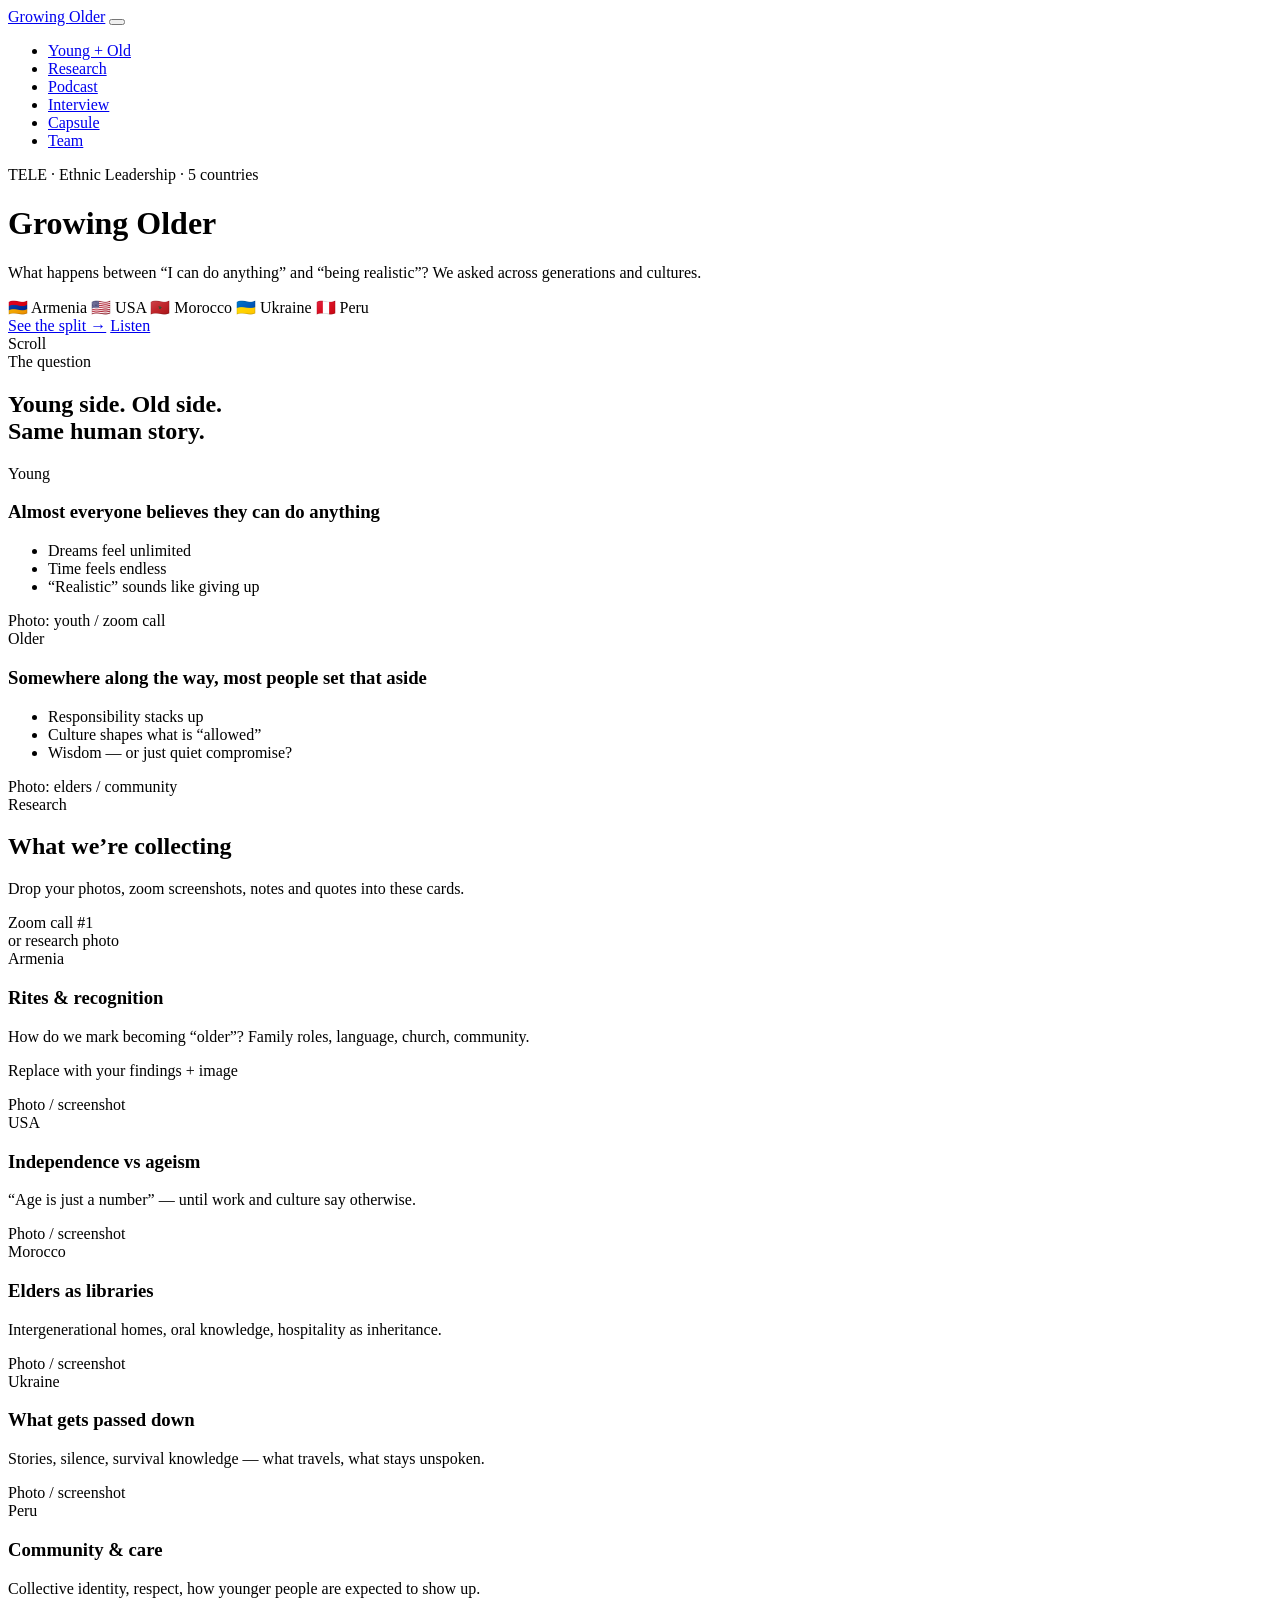
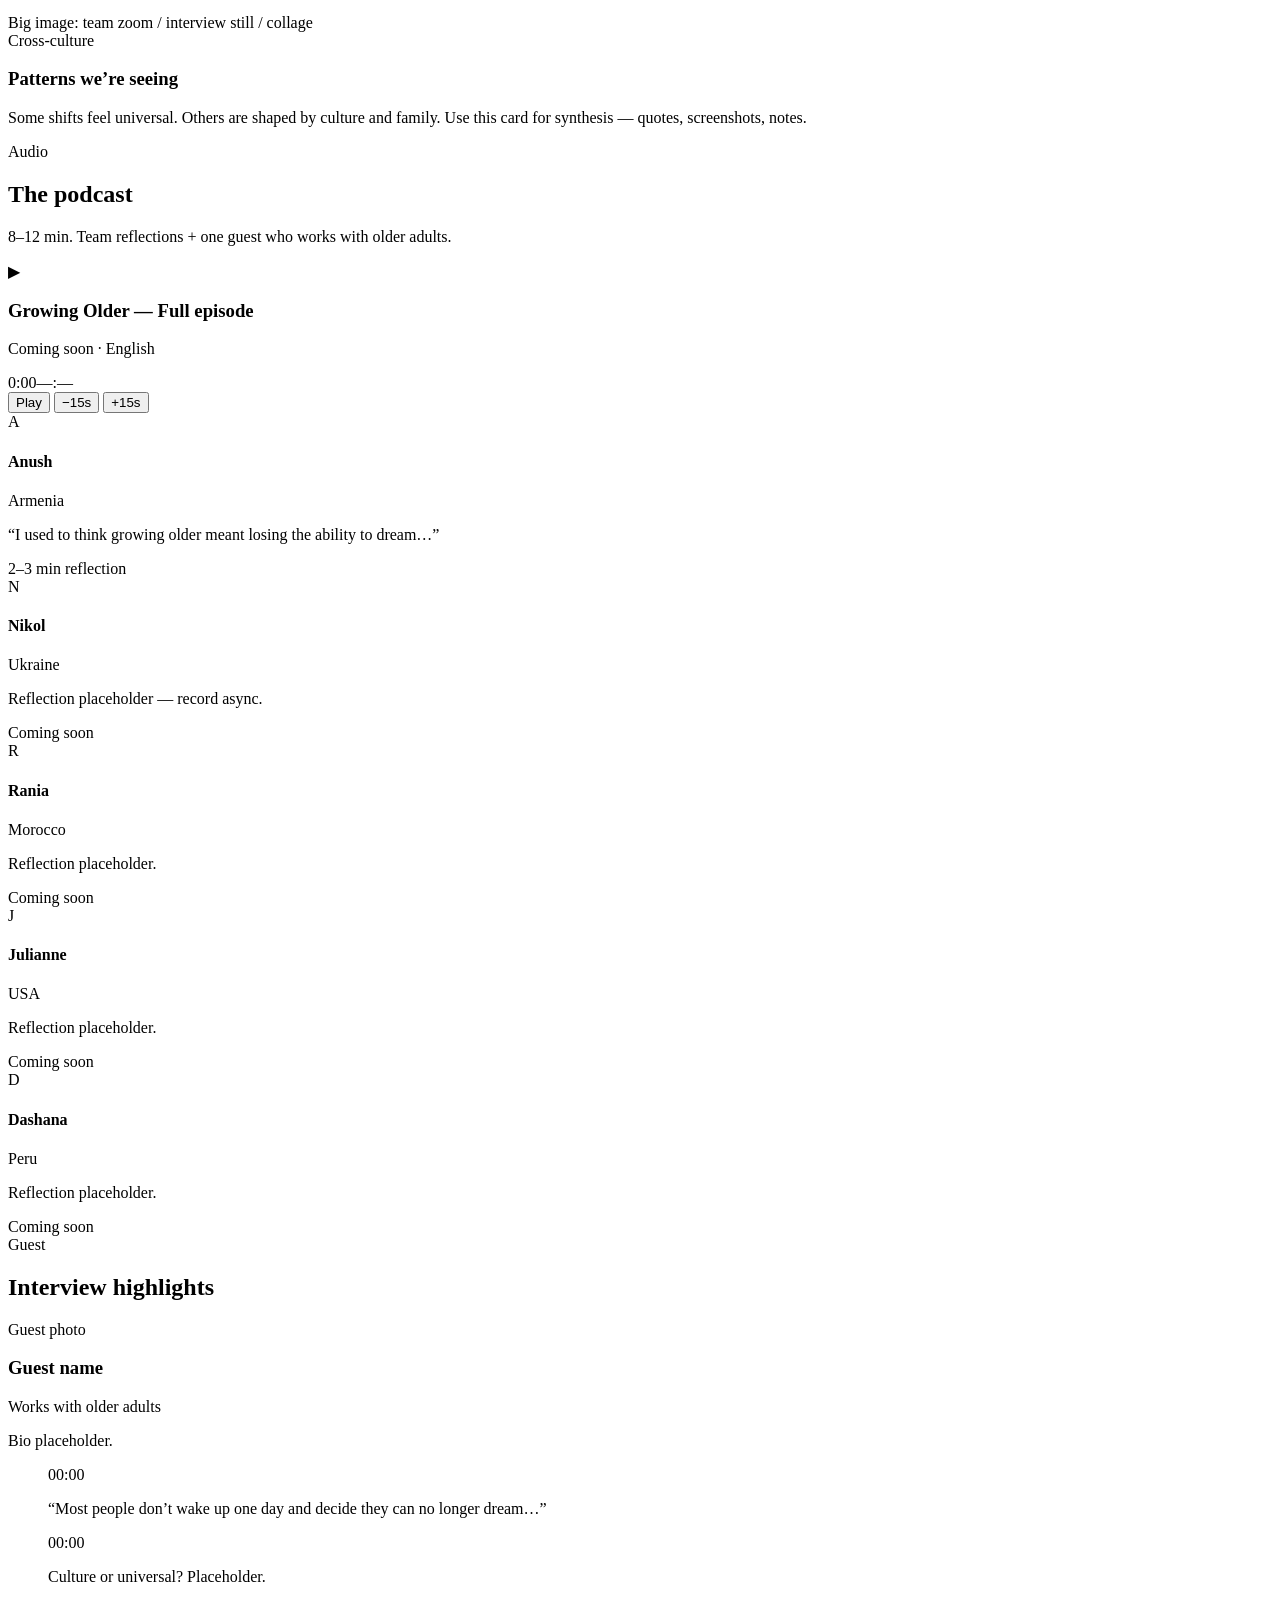
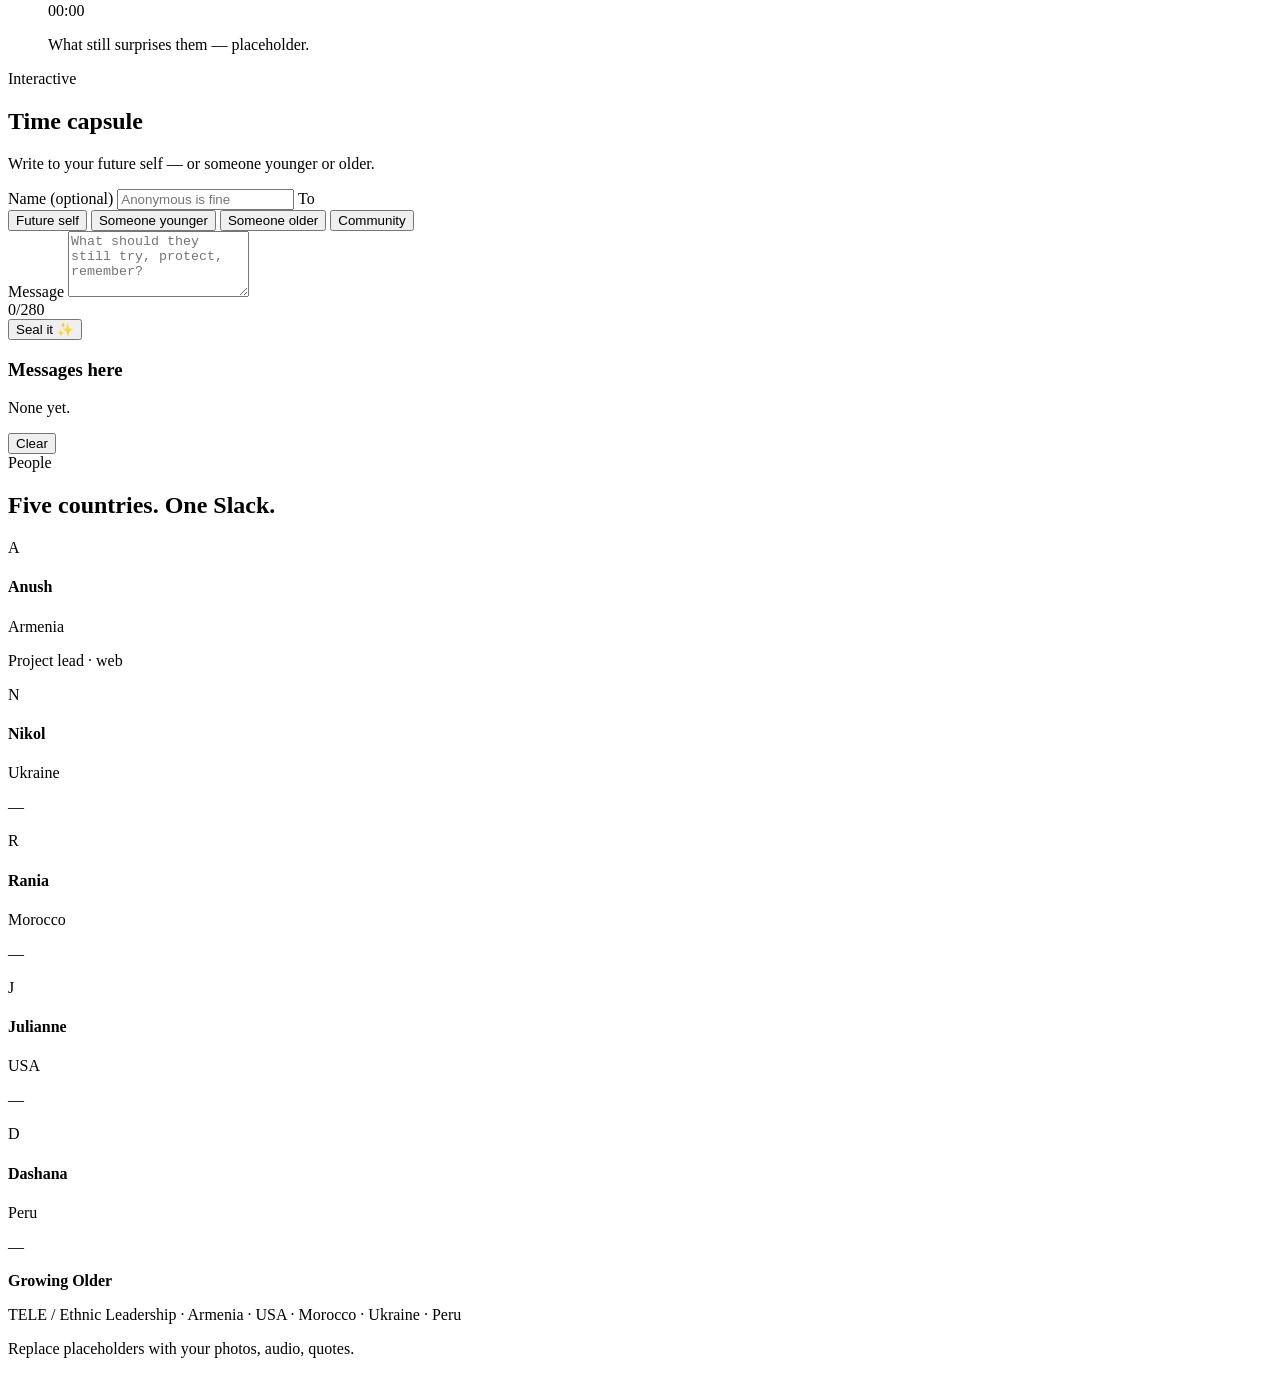
==== commit 804679f9: "Rename index (1).html to index.html" ====
--- a/index.html
+++ b/index.html
@@ -3,26 +3,22 @@
 <head>
   <meta charset="UTF-8">
   <meta name="viewport" content="width=device-width, initial-scale=1.0">
-  <title>Echoes & Horizons — Growing Older Across Cultures</title>
-  <meta name="description" content="An international youth project exploring age, intergenerational wisdom, and growing older across cultures.">
+  <title>Growing Older — Young + Old Across Cultures</title>
+  <meta name="description" content="Five teenagers from Armenia, USA, Morocco, Ukraine and Peru exploring what growing older means across cultures.">
   <link rel="preconnect" href="https://fonts.googleapis.com">
   <link rel="preconnect" href="https://fonts.gstatic.com" crossorigin>
-  <link href="https://fonts.googleapis.com/css2?family=Fraunces:opsz,wght@9..144,500;9..144,600;9..144,700&family=Nunito:wght@400;500;600;700;800&display=swap" rel="stylesheet">
+  <link href="https://fonts.googleapis.com/css2?family=Syne:wght@600;700;800&family=DM+Sans:ital,wght@0,400;0,500;0,600;0,700;1,400&display=swap" rel="stylesheet">
   <link rel="stylesheet" href="styles.css">
 </head>
 <body>
   <nav class="nav" id="nav">
     <div class="nav-inner">
-      <a href="#home" class="logo">
-        <span class="logo-dot"></span>
-        Echoes & Horizons
-      </a>
-      <button class="nav-toggle" id="navToggle" aria-label="Menu">
-        <span></span><span></span>
-      </button>
+      <a href="#home" class="logo">Growing <span>Older</span></a>
+      <button class="nav-toggle" id="navToggle" aria-label="Menu"><span></span><span></span></button>
       <ul class="nav-links" id="navLinks">
+        <li><a href="#split">Young + Old</a></li>
+        <li><a href="#research">Research</a></li>
         <li><a href="#podcast">Podcast</a></li>
-        <li><a href="#voices">Voices</a></li>
         <li><a href="#interview">Interview</a></li>
         <li><a href="#capsule">Capsule</a></li>
         <li><a href="#team">Team</a></li>
@@ -31,264 +27,288 @@
   </nav>
 
   <header class="hero" id="home">
-    <div class="hero-blob hero-blob-1"></div>
-    <div class="hero-blob hero-blob-2"></div>
+    <div class="hero-bg">
+      <div class="orb orb-1"></div>
+      <div class="orb orb-2"></div>
+      <div class="orb orb-3"></div>
+    </div>
     <div class="hero-content">
-      <span class="pill">TELE · Ethnic Leadership</span>
-      <h1>Stories we grow<br>into — and out of.</h1>
-      <p class="hero-sub">Five teenagers. Different countries. One question: what does “growing older” actually mean across cultures?</p>
-      <div class="hero-actions">
-        <a href="#podcast" class="btn btn-fill">Listen to the episode</a>
-        <a href="#capsule" class="btn btn-ghost">Leave a message →</a>
-      </div>
-      <div class="hero-meta">
+      <p class="hero-eyebrow">TELE · Ethnic Leadership · 5 countries</p>
+      <h1>
+        <span class="line young">Growing</span>
+        <span class="line old">Older</span>
+      </h1>
+      <p class="hero-sub">What happens between “I can do anything” and “being realistic”? We asked across generations and cultures.</p>
+      <div class="hero-flags">
         <span>🇦🇲 Armenia</span>
         <span>🇺🇸 USA</span>
         <span>🇲🇦 Morocco</span>
-        <span>+ more</span>
-      </div>
-    </div>
+        <span>🇺🇦 Ukraine</span>
+        <span>🇵🇪 Peru</span>
+      </div>
+      <div class="hero-cta">
+        <a href="#split" class="btn btn-hot">See the split →</a>
+        <a href="#podcast" class="btn btn-outline">Listen</a>
+      </div>
+    </div>
+    <div class="scroll-cue">Scroll</div>
   </header>
 
-  <section class="section" id="podcast">
-    <div class="container">
-      <div class="section-top">
-        <span class="pill soft">01 · Audio</span>
-        <h2>The podcast</h2>
-        <p class="lead">8–12 minutes of reflections, questions, and one conversation with someone who has spent years with older adults.</p>
-      </div>
-
-      <div class="player-card">
+  <section class="section split-section" id="split">
+    <div class="container">
+      <div class="section-label">The question</div>
+      <h2 class="section-title">Young side. Old side.<br>Same human story.</h2>
+    </div>
+    <div class="split-track">
+      <div class="split-panel young-panel reveal">
+        <div class="split-tag">Young</div>
+        <h3>Almost everyone believes they can do anything</h3>
+        <ul>
+          <li>Dreams feel unlimited</li>
+          <li>Time feels endless</li>
+          <li>“Realistic” sounds like giving up</li>
+        </ul>
+        <div class="split-photo placeholder-photo"><span>Photo: youth / zoom call</span></div>
+      </div>
+      <div class="split-panel old-panel reveal">
+        <div class="split-tag">Older</div>
+        <h3>Somewhere along the way, most people set that aside</h3>
+        <ul>
+          <li>Responsibility stacks up</li>
+          <li>Culture shapes what is “allowed”</li>
+          <li>Wisdom — or just quiet compromise?</li>
+        </ul>
+        <div class="split-photo placeholder-photo"><span>Photo: elders / community</span></div>
+      </div>
+    </div>
+  </section>
+
+  <section class="section research" id="research">
+    <div class="container">
+      <div class="section-label">Research</div>
+      <h2 class="section-title">What we’re collecting</h2>
+      <p class="section-lead">Drop your photos, zoom screenshots, notes and quotes into these cards.</p>
+      <div class="research-grid">
+        <article class="research-card tall reveal" data-tilt>
+          <div class="research-img placeholder-photo"><span>Zoom call #1<br>or research photo</span></div>
+          <div class="research-body">
+            <span class="chip pink">Armenia</span>
+            <h3>Rites & recognition</h3>
+            <p>How do we mark becoming “older”? Family roles, language, church, community.</p>
+            <p class="hint">Replace with your findings + image</p>
+          </div>
+        </article>
+        <article class="research-card reveal" data-tilt>
+          <div class="research-img placeholder-photo short"><span>Photo / screenshot</span></div>
+          <div class="research-body">
+            <span class="chip blue">USA</span>
+            <h3>Independence vs ageism</h3>
+            <p>“Age is just a number” — until work and culture say otherwise.</p>
+          </div>
+        </article>
+        <article class="research-card reveal" data-tilt>
+          <div class="research-img placeholder-photo short"><span>Photo / screenshot</span></div>
+          <div class="research-body">
+            <span class="chip green">Morocco</span>
+            <h3>Elders as libraries</h3>
+            <p>Intergenerational homes, oral knowledge, hospitality as inheritance.</p>
+          </div>
+        </article>
+        <article class="research-card reveal" data-tilt>
+          <div class="research-img placeholder-photo short"><span>Photo / screenshot</span></div>
+          <div class="research-body">
+            <span class="chip yellow">Ukraine</span>
+            <h3>What gets passed down</h3>
+            <p>Stories, silence, survival knowledge — what travels, what stays unspoken.</p>
+          </div>
+        </article>
+        <article class="research-card reveal" data-tilt>
+          <div class="research-img placeholder-photo short"><span>Photo / screenshot</span></div>
+          <div class="research-body">
+            <span class="chip orange">Peru</span>
+            <h3>Community & care</h3>
+            <p>Collective identity, respect, how younger people are expected to show up.</p>
+          </div>
+        </article>
+        <article class="research-card wide reveal" data-tilt>
+          <div class="research-img placeholder-photo"><span>Big image: team zoom / interview still / collage</span></div>
+          <div class="research-body">
+            <span class="chip purple">Cross-culture</span>
+            <h3>Patterns we’re seeing</h3>
+            <p>Some shifts feel universal. Others are shaped by culture and family. Use this card for synthesis — quotes, screenshots, notes.</p>
+          </div>
+        </article>
+      </div>
+    </div>
+  </section>
+
+  <section class="section podcast" id="podcast">
+    <div class="container">
+      <div class="section-label">Audio</div>
+      <h2 class="section-title">The podcast</h2>
+      <p class="section-lead">8–12 min. Team reflections + one guest who works with older adults.</p>
+      <div class="player reveal">
         <div class="player-art" id="playerArtwork">
-          <div class="player-wave" id="waveform"></div>
-          <span class="player-play" id="playIcon">▶</span>
-        </div>
-        <div class="player-body">
-          <h3>Echoes & Horizons — Full Episode</h3>
-          <p class="muted">Coming soon · English · 8–12 min</p>
-          <div class="progress" id="progressBar">
-            <div class="progress-fill" id="progressFill"></div>
-          </div>
-          <div class="time-row">
-            <span id="currentTime">0:00</span>
-            <span id="duration">—:—</span>
-          </div>
-          <div class="player-btns">
-            <button class="btn btn-fill sm" id="playBtn">Play</button>
-            <button class="btn btn-ghost sm" id="rewindBtn">−15s</button>
-            <button class="btn btn-ghost sm" id="forwardBtn">+15s</button>
-          </div>
-        </div>
-      </div>
-
-      <div class="card-grid five">
-        <article class="story-card">
-          <div class="card-avatar">A</div>
+          <div class="bars" id="waveform"></div>
+          <span id="playIcon">▶</span>
+        </div>
+        <div class="player-info">
+          <h3>Growing Older — Full episode</h3>
+          <p>Coming soon · English</p>
+          <div class="progress" id="progressBar"><div class="progress-fill" id="progressFill"></div></div>
+          <div class="time-row"><span id="currentTime">0:00</span><span id="duration">—:—</span></div>
+          <div class="player-controls">
+            <button class="btn btn-hot sm" id="playBtn">Play</button>
+            <button class="btn btn-outline sm" id="rewindBtn">−15s</button>
+            <button class="btn btn-outline sm" id="forwardBtn">+15s</button>
+          </div>
+        </div>
+      </div>
+      <div class="reflect-grid">
+        <div class="reflect-card reveal" data-tilt>
+          <div class="avatar">A</div>
           <h4>Anush</h4>
-          <span class="tag">Armenia</span>
-          <p>“I used to think growing older meant losing the ability to dream. Now I’m not so sure…”</p>
-          <span class="card-hint">Reflection · 2–3 min</span>
-        </article>
-        <article class="story-card">
-          <div class="card-avatar">N</div>
+          <span class="chip pink">Armenia</span>
+          <p>“I used to think growing older meant losing the ability to dream…”</p>
+          <span class="hint">2–3 min reflection</span>
+        </div>
+        <div class="reflect-card reveal" data-tilt>
+          <div class="avatar">N</div>
           <h4>Nikol</h4>
-          <span class="tag">—</span>
-          <p>Team reflection placeholder. Record async and drop the clip here.</p>
-          <span class="card-hint">Coming soon</span>
-        </article>
-        <article class="story-card">
-          <div class="card-avatar">R</div>
+          <span class="chip yellow">Ukraine</span>
+          <p>Reflection placeholder — record async.</p>
+          <span class="hint">Coming soon</span>
+        </div>
+        <div class="reflect-card reveal" data-tilt>
+          <div class="avatar">R</div>
           <h4>Rania</h4>
-          <span class="tag">Morocco</span>
-          <p>Team reflection placeholder.</p>
-          <span class="card-hint">Coming soon</span>
-        </article>
-        <article class="story-card">
-          <div class="card-avatar">J</div>
+          <span class="chip green">Morocco</span>
+          <p>Reflection placeholder.</p>
+          <span class="hint">Coming soon</span>
+        </div>
+        <div class="reflect-card reveal" data-tilt>
+          <div class="avatar">J</div>
           <h4>Julianne</h4>
-          <span class="tag">USA / CA</span>
-          <p>Team reflection placeholder.</p>
-          <span class="card-hint">Coming soon</span>
-        </article>
-        <article class="story-card">
-          <div class="card-avatar">D</div>
+          <span class="chip blue">USA</span>
+          <p>Reflection placeholder.</p>
+          <span class="hint">Coming soon</span>
+        </div>
+        <div class="reflect-card reveal" data-tilt>
+          <div class="avatar">D</div>
           <h4>Dashana</h4>
-          <span class="tag">—</span>
-          <p>Team reflection placeholder.</p>
-          <span class="card-hint">Coming soon</span>
-        </article>
-      </div>
-    </div>
-  </section>
-
-  <section class="section alt" id="voices">
-    <div class="container">
-      <div class="section-top">
-        <span class="pill soft">02 · Comparison</span>
-        <h2>Voices across cultures</h2>
-        <p class="lead">How different places mark time, pass things down, and decide what “older” even means. Tap a card.</p>
-      </div>
-
-      <div class="voices-grid">
-        <button class="voice-card" data-voice="1">
-          <span class="voice-num">01</span>
-          <h3>Rites & Recognition</h3>
-          <p>How do we mark becoming “older”?</p>
-          <span class="voice-arrow">→</span>
-        </button>
-        <button class="voice-card" data-voice="2">
-          <span class="voice-num">02</span>
-          <h3>What Gets Passed Down</h3>
-          <p>Wisdom, objects, stories — or silence?</p>
-          <span class="voice-arrow">→</span>
-        </button>
-        <button class="voice-card" data-voice="3">
-          <span class="voice-num">03</span>
-          <h3>Growing Older vs Growing Up</h3>
-          <p>Is it about age, or about responsibility?</p>
-          <span class="voice-arrow">→</span>
-        </button>
-      </div>
-
-      <div class="voice-panel" id="voicePanel" hidden>
-        <button class="panel-close" id="panelClose">✕</button>
-        <div id="panelContent"></div>
-      </div>
-    </div>
-  </section>
-
-  <section class="section" id="interview">
-    <div class="container">
-      <div class="section-top">
-        <span class="pill soft">03 · Guest</span>
-        <h2>Interview highlights</h2>
-        <p class="lead">Key moments from the conversation. Replace these once you’ve recorded and transcribed.</p>
-      </div>
-
-      <div class="interview-layout">
-        <div class="guest-card">
-          <div class="guest-photo">Photo</div>
-          <h3>Guest Name</h3>
-          <p class="muted">Expert · Working with older adults</p>
-          <p class="guest-bio">Short bio goes here — e.g. Alzheimer’s Care Armenia, community programs, intergenerational work.</p>
-          <a href="#capsule" class="btn btn-ghost sm">Message the capsule →</a>
-        </div>
-        <div class="highlight-stack">
-          <article class="highlight-card">
-            <span class="tag coral">00:00</span>
-            <h4>On the quiet shift</h4>
-            <p>“Most people don’t wake up one day and decide they can no longer dream. It happens slowly, almost politely…”</p>
-          </article>
-          <article class="highlight-card">
-            <span class="tag coral">00:00</span>
-            <h4>Culture or universal?</h4>
-            <p>Placeholder for whether the “realistic” turn is shaped more by culture, economics, or something deeper.</p>
-          </article>
-          <article class="highlight-card">
-            <span class="tag coral">00:00</span>
-            <h4>What still surprises them</h4>
-            <p>Placeholder for a story or insight that changed how we see ageing.</p>
-          </article>
-        </div>
-      </div>
-    </div>
-  </section>
-
-  <section class="section alt" id="capsule">
-    <div class="container">
-      <div class="section-top">
-        <span class="pill soft">04 · Interactive</span>
-        <h2>Time capsule</h2>
-        <p class="lead">Leave a short note for your future self — or for someone older or younger. Saved only in your browser.</p>
-      </div>
-
-      <div class="capsule-wrap">
-        <form class="capsule-form" id="capsuleForm">
+          <span class="chip orange">Peru</span>
+          <p>Reflection placeholder.</p>
+          <span class="hint">Coming soon</span>
+        </div>
+      </div>
+    </div>
+  </section>
+
+  <section class="section interview" id="interview">
+    <div class="container">
+      <div class="section-label">Guest</div>
+      <h2 class="section-title">Interview highlights</h2>
+      <div class="interview-grid">
+        <div class="guest-card reveal">
+          <div class="guest-photo placeholder-photo"><span>Guest photo</span></div>
+          <h3>Guest name</h3>
+          <p class="muted">Works with older adults</p>
+          <p>Bio placeholder.</p>
+        </div>
+        <div class="quotes">
+          <blockquote class="reveal">
+            <span class="chip pink">00:00</span>
+            <p>“Most people don’t wake up one day and decide they can no longer dream…”</p>
+          </blockquote>
+          <blockquote class="reveal">
+            <span class="chip blue">00:00</span>
+            <p>Culture or universal? Placeholder.</p>
+          </blockquote>
+          <blockquote class="reveal">
+            <span class="chip green">00:00</span>
+            <p>What still surprises them — placeholder.</p>
+          </blockquote>
+        </div>
+      </div>
+    </div>
+  </section>
+
+  <section class="section capsule" id="capsule">
+    <div class="container">
+      <div class="section-label">Interactive</div>
+      <h2 class="section-title">Time capsule</h2>
+      <p class="section-lead">Write to your future self — or someone younger or older.</p>
+      <div class="capsule-box reveal">
+        <form id="capsuleForm">
           <label>Name <span class="opt">(optional)</span></label>
-          <input type="text" id="capsuleName" placeholder="Anonymous is fine" maxlength="40">
-
-          <label>Addressed to</label>
-          <div class="chip-row" id="toChips">
-            <button type="button" class="chip active" data-value="future-self">Future self</button>
-            <button type="button" class="chip" data-value="younger">Someone younger</button>
-            <button type="button" class="chip" data-value="older">Someone older</button>
-            <button type="button" class="chip" data-value="community">Our community</button>
+          <input type="text" id="capsuleName" maxlength="40" placeholder="Anonymous is fine">
+          <label>To</label>
+          <div class="chips" id="toChips">
+            <button type="button" class="chip-btn active" data-v="future-self">Future self</button>
+            <button type="button" class="chip-btn" data-v="younger">Someone younger</button>
+            <button type="button" class="chip-btn" data-v="older">Someone older</button>
+            <button type="button" class="chip-btn" data-v="community">Community</button>
           </div>
           <input type="hidden" id="capsuleTo" value="future-self">
-
           <label>Message</label>
-          <textarea id="capsuleMessage" rows="4" maxlength="280" placeholder="What do you hope you’ll still remember, still try, still protect?"></textarea>
-          <div class="char-count"><span id="charCount">0</span>/280</div>
-
-          <button type="submit" class="btn btn-fill">Seal it in ✨</button>
+          <textarea id="capsuleMessage" maxlength="280" rows="4" placeholder="What should they still try, protect, remember?"></textarea>
+          <div class="char"><span id="charCount">0</span>/280</div>
+          <button type="submit" class="btn btn-hot">Seal it ✨</button>
         </form>
-
-        <div class="capsule-list">
-          <h3>In this browser</h3>
-          <div id="messagesList">
-            <p class="empty">No messages yet. Be the first.</p>
-          </div>
-          <button type="button" class="btn btn-ghost sm" id="clearCapsule">Clear local messages</button>
-        </div>
-      </div>
-    </div>
-  </section>
-
-  <section class="section" id="team">
-    <div class="container">
-      <div class="section-top">
-        <span class="pill soft">05 · People</span>
-        <h2>The team</h2>
-        <p class="lead">Five teenagers, different time zones, one Slack channel.</p>
-      </div>
-
-      <div class="card-grid five">
-        <article class="story-card team">
-          <div class="card-avatar big">A</div>
+        <div class="capsule-msgs">
+          <h3>Messages here</h3>
+          <div id="messagesList"><p class="empty">None yet.</p></div>
+          <button type="button" class="btn btn-outline sm" id="clearCapsule">Clear</button>
+        </div>
+      </div>
+    </div>
+  </section>
+
+  <section class="section team" id="team">
+    <div class="container">
+      <div class="section-label">People</div>
+      <h2 class="section-title">Five countries. One Slack.</h2>
+      <div class="team-grid">
+        <article class="team-card reveal" data-tilt>
+          <div class="avatar big">A</div>
           <h4>Anush</h4>
-          <span class="tag">Armenia</span>
-          <p class="role">Project lead · Web & concept</p>
-        </article>
-        <article class="story-card team">
-          <div class="card-avatar big">N</div>
+          <span class="chip pink">Armenia</span>
+          <p>Project lead · web</p>
+        </article>
+        <article class="team-card reveal" data-tilt>
+          <div class="avatar big">N</div>
           <h4>Nikol</h4>
-          <span class="tag">—</span>
-          <p class="role">—</p>
-        </article>
-        <article class="story-card team">
-          <div class="card-avatar big">R</div>
+          <span class="chip yellow">Ukraine</span>
+          <p>—</p>
+        </article>
+        <article class="team-card reveal" data-tilt>
+          <div class="avatar big">R</div>
           <h4>Rania</h4>
-          <span class="tag">Morocco</span>
-          <p class="role">—</p>
-        </article>
-        <article class="story-card team">
-          <div class="card-avatar big">J</div>
+          <span class="chip green">Morocco</span>
+          <p>—</p>
+        </article>
+        <article class="team-card reveal" data-tilt>
+          <div class="avatar big">J</div>
           <h4>Julianne</h4>
-          <span class="tag">USA / CA</span>
-          <p class="role">—</p>
-        </article>
-        <article class="story-card team">
-          <div class="card-avatar big">D</div>
+          <span class="chip blue">USA</span>
+          <p>—</p>
+        </article>
+        <article class="team-card reveal" data-tilt>
+          <div class="avatar big">D</div>
           <h4>Dashana</h4>
-          <span class="tag">—</span>
-          <p class="role">—</p>
+          <span class="chip orange">Peru</span>
+          <p>—</p>
         </article>
       </div>
     </div>
   </section>
 
   <footer class="footer">
-    <div class="container footer-grid">
-      <div>
-        <strong>Echoes & Horizons</strong>
-        <p>A TELE / Ethnic Leadership student project. Built across time zones for intergenerational curiosity.</p>
-      </div>
-      <div>
-        <p>Static · Interactive · GitHub Pages ready</p>
-        <p class="tiny">Swap placeholders for real audio, photos & quotes when you’re ready.</p>
-      </div>
-    </div>
-    <p class="footer-copy">© 2026 Echoes & Horizons team</p>
+    <div class="container">
+      <strong>Growing Older</strong>
+      <p>TELE / Ethnic Leadership · Armenia · USA · Morocco · Ukraine · Peru</p>
+      <p class="tiny">Replace placeholders with your photos, audio, quotes.</p>
+    </div>
   </footer>
 
   <script src="script.js"></script>
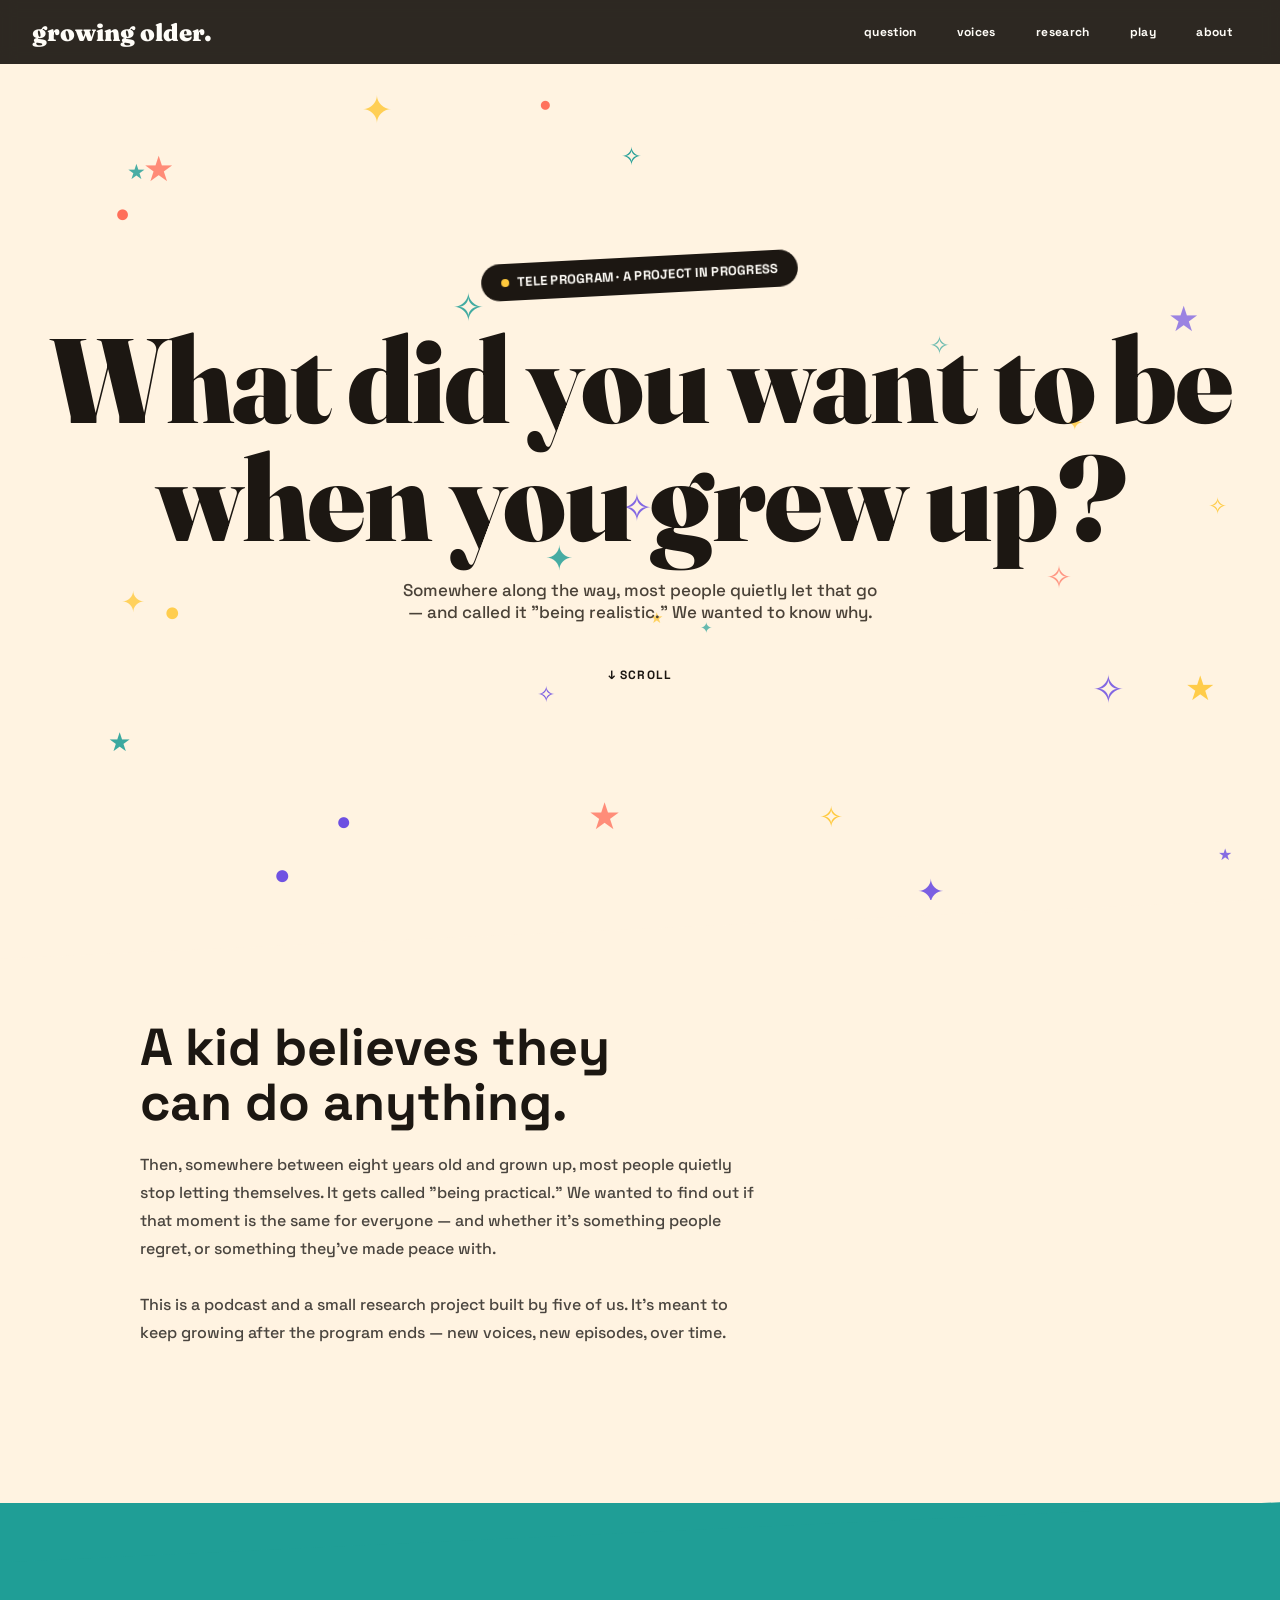
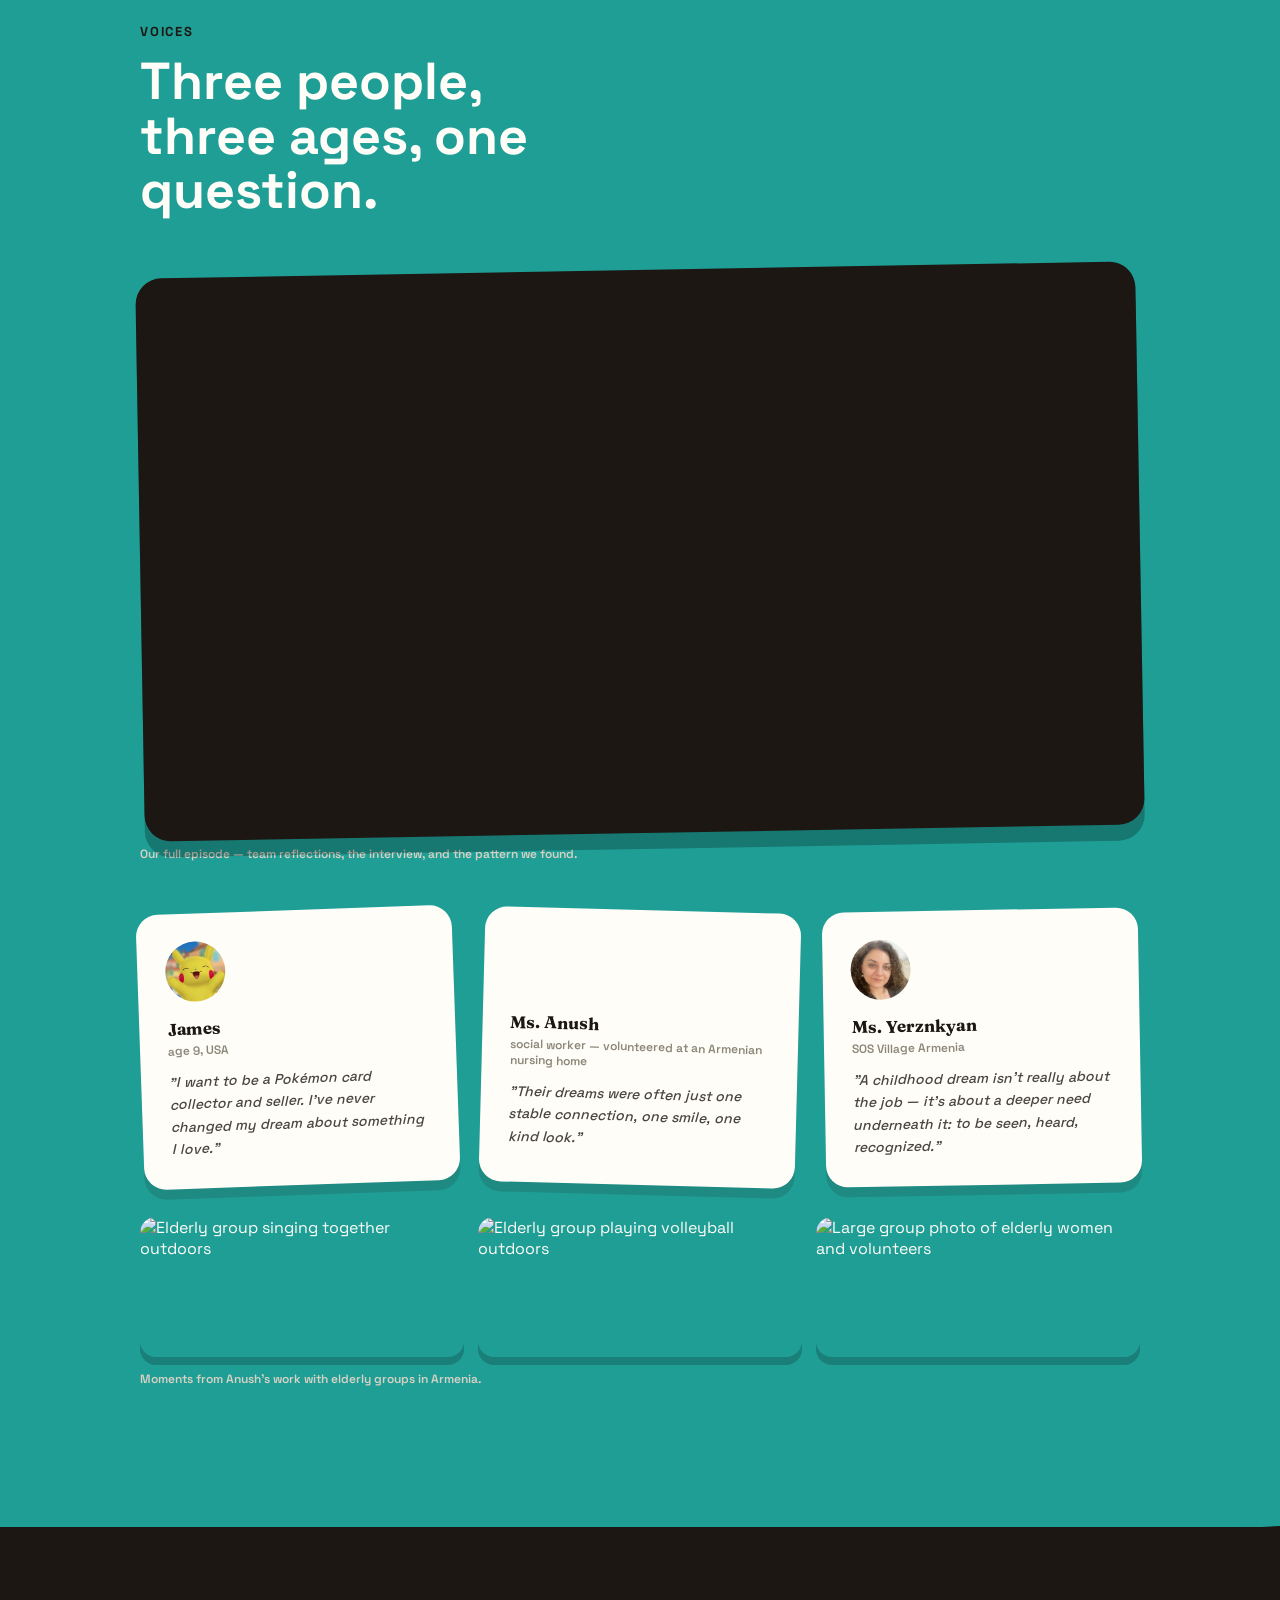
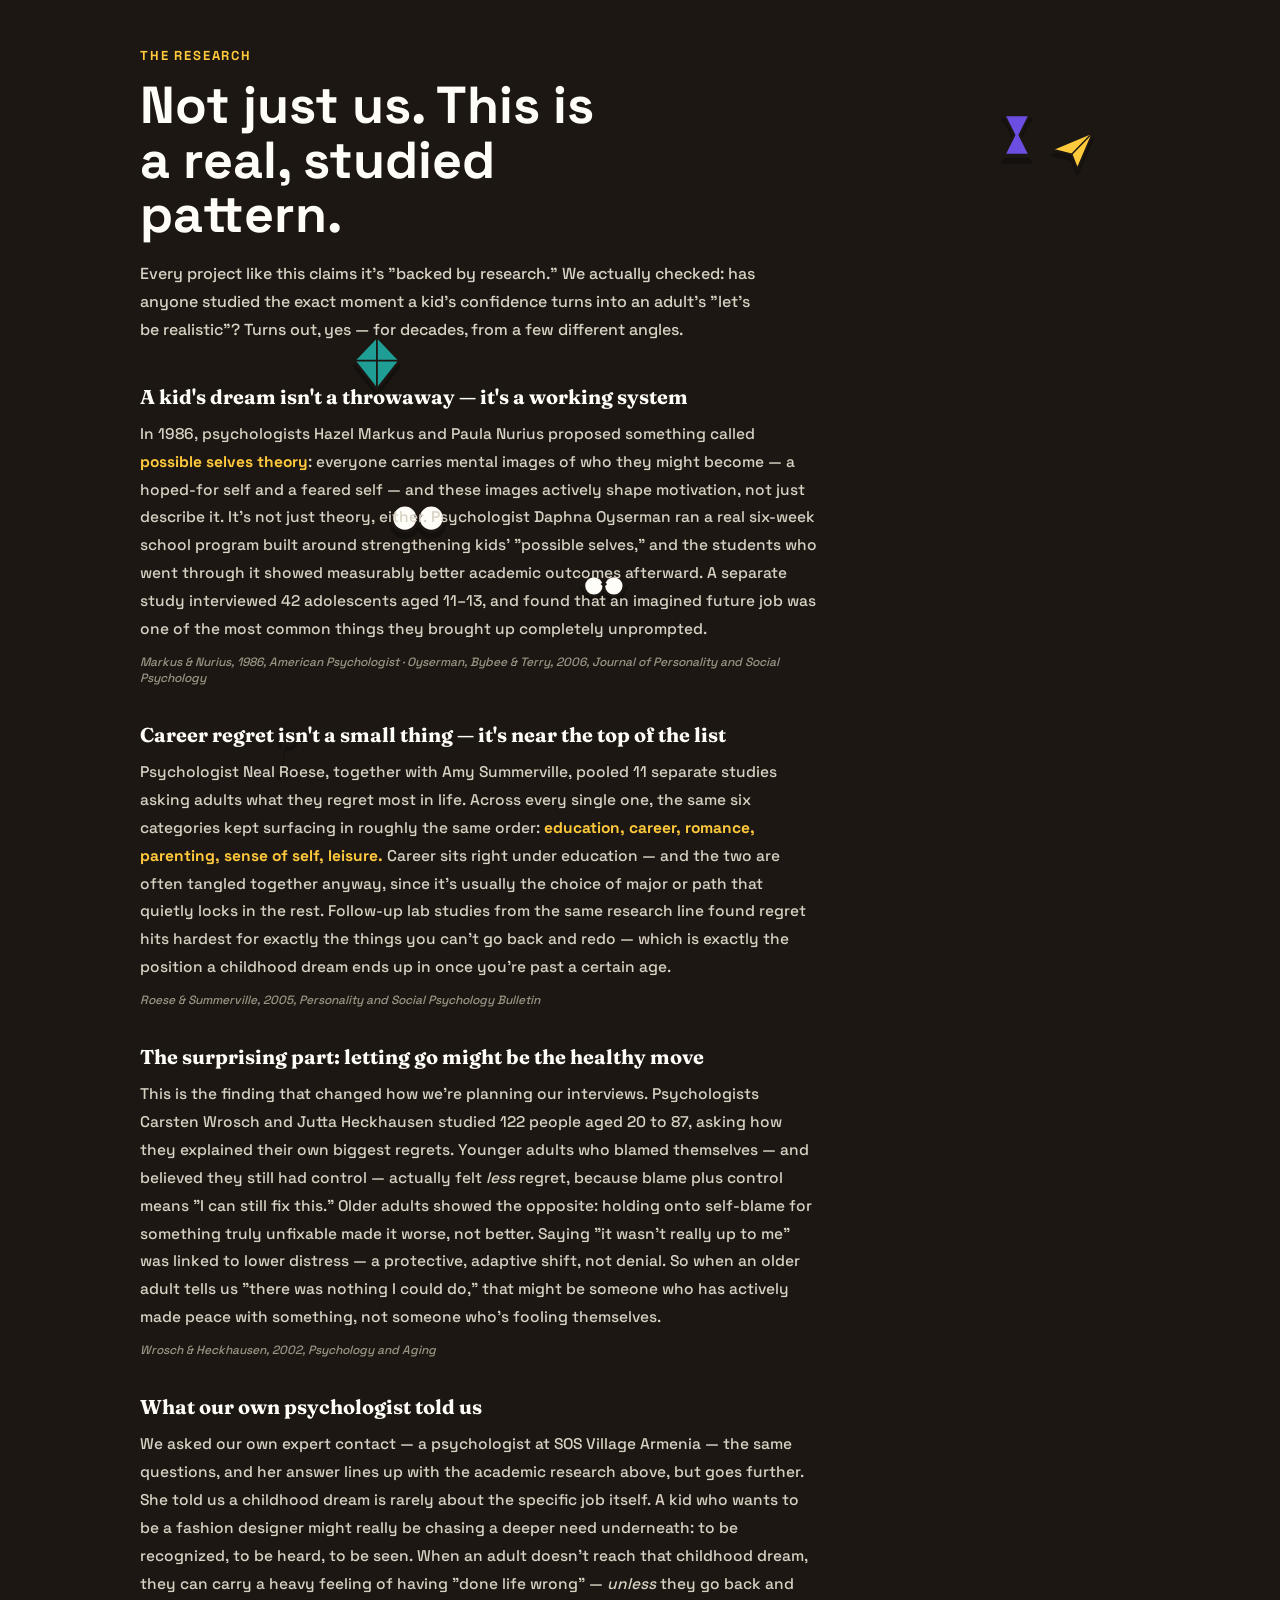
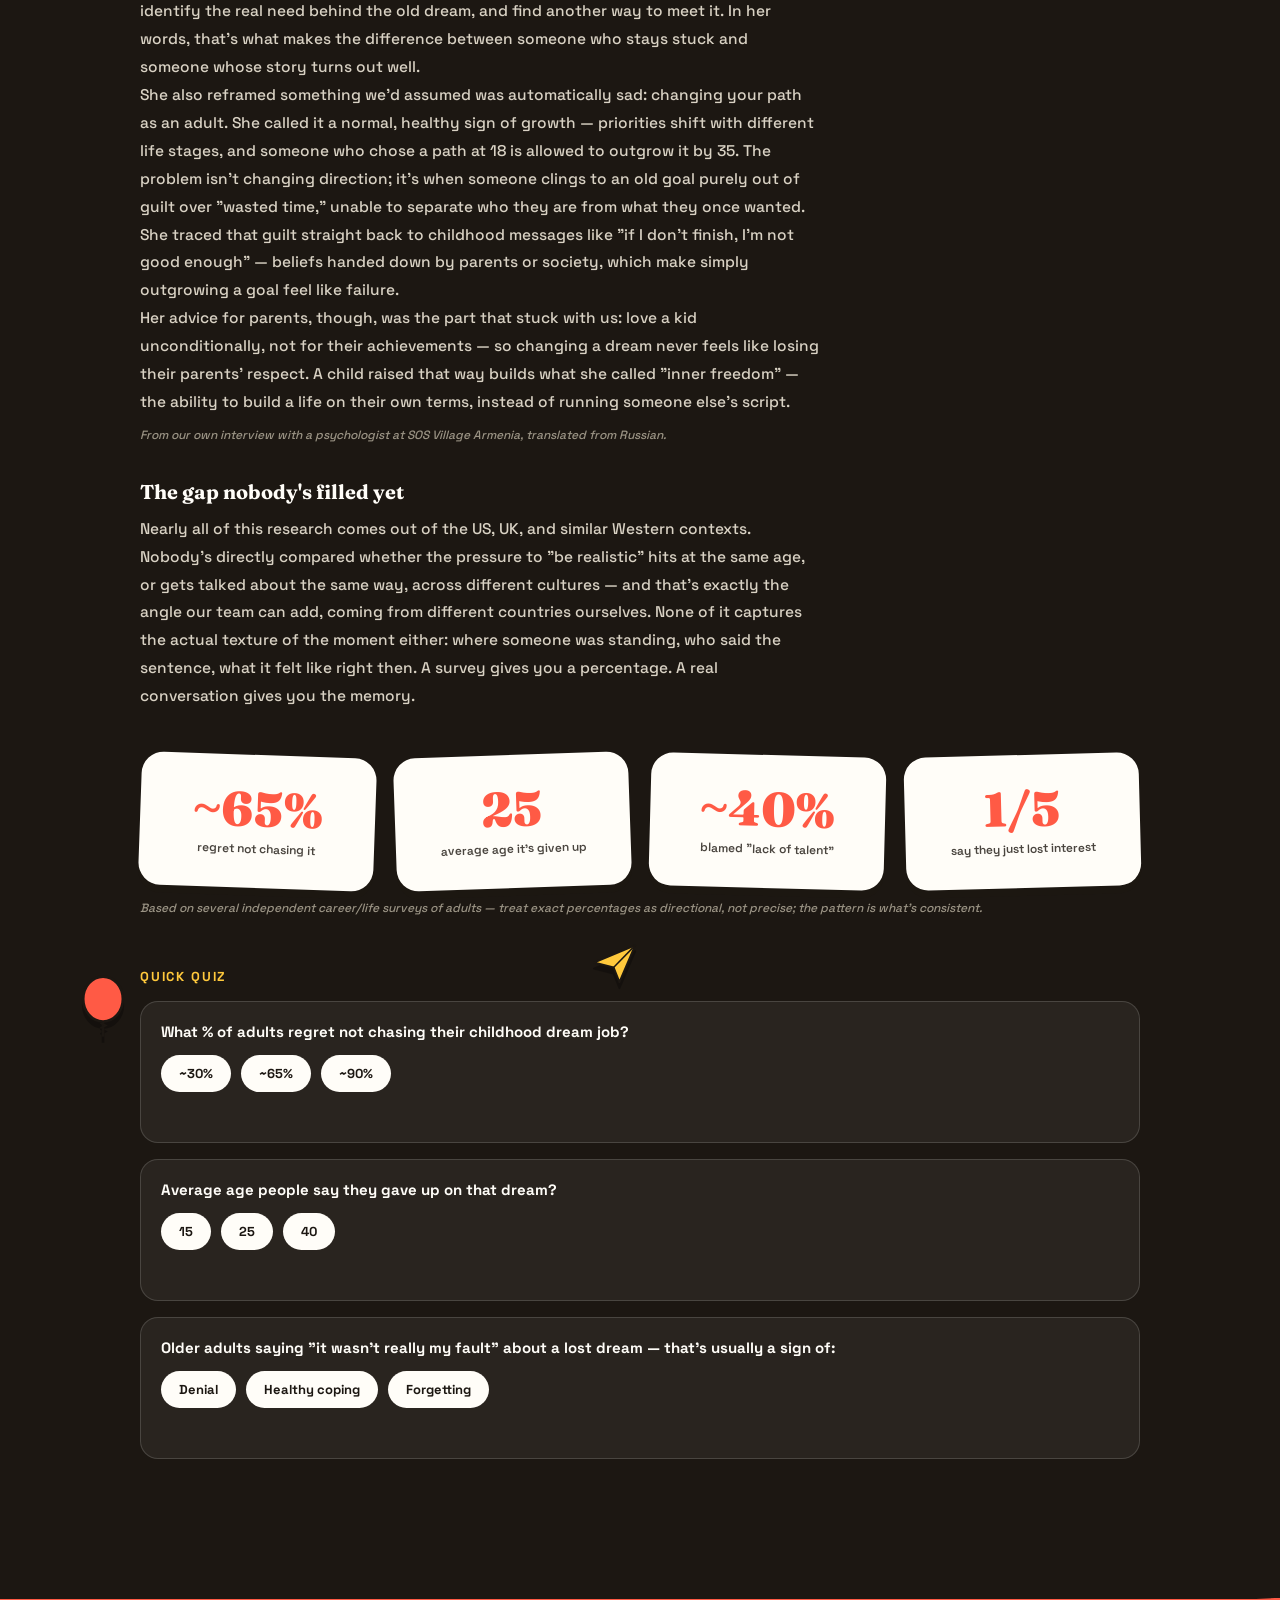
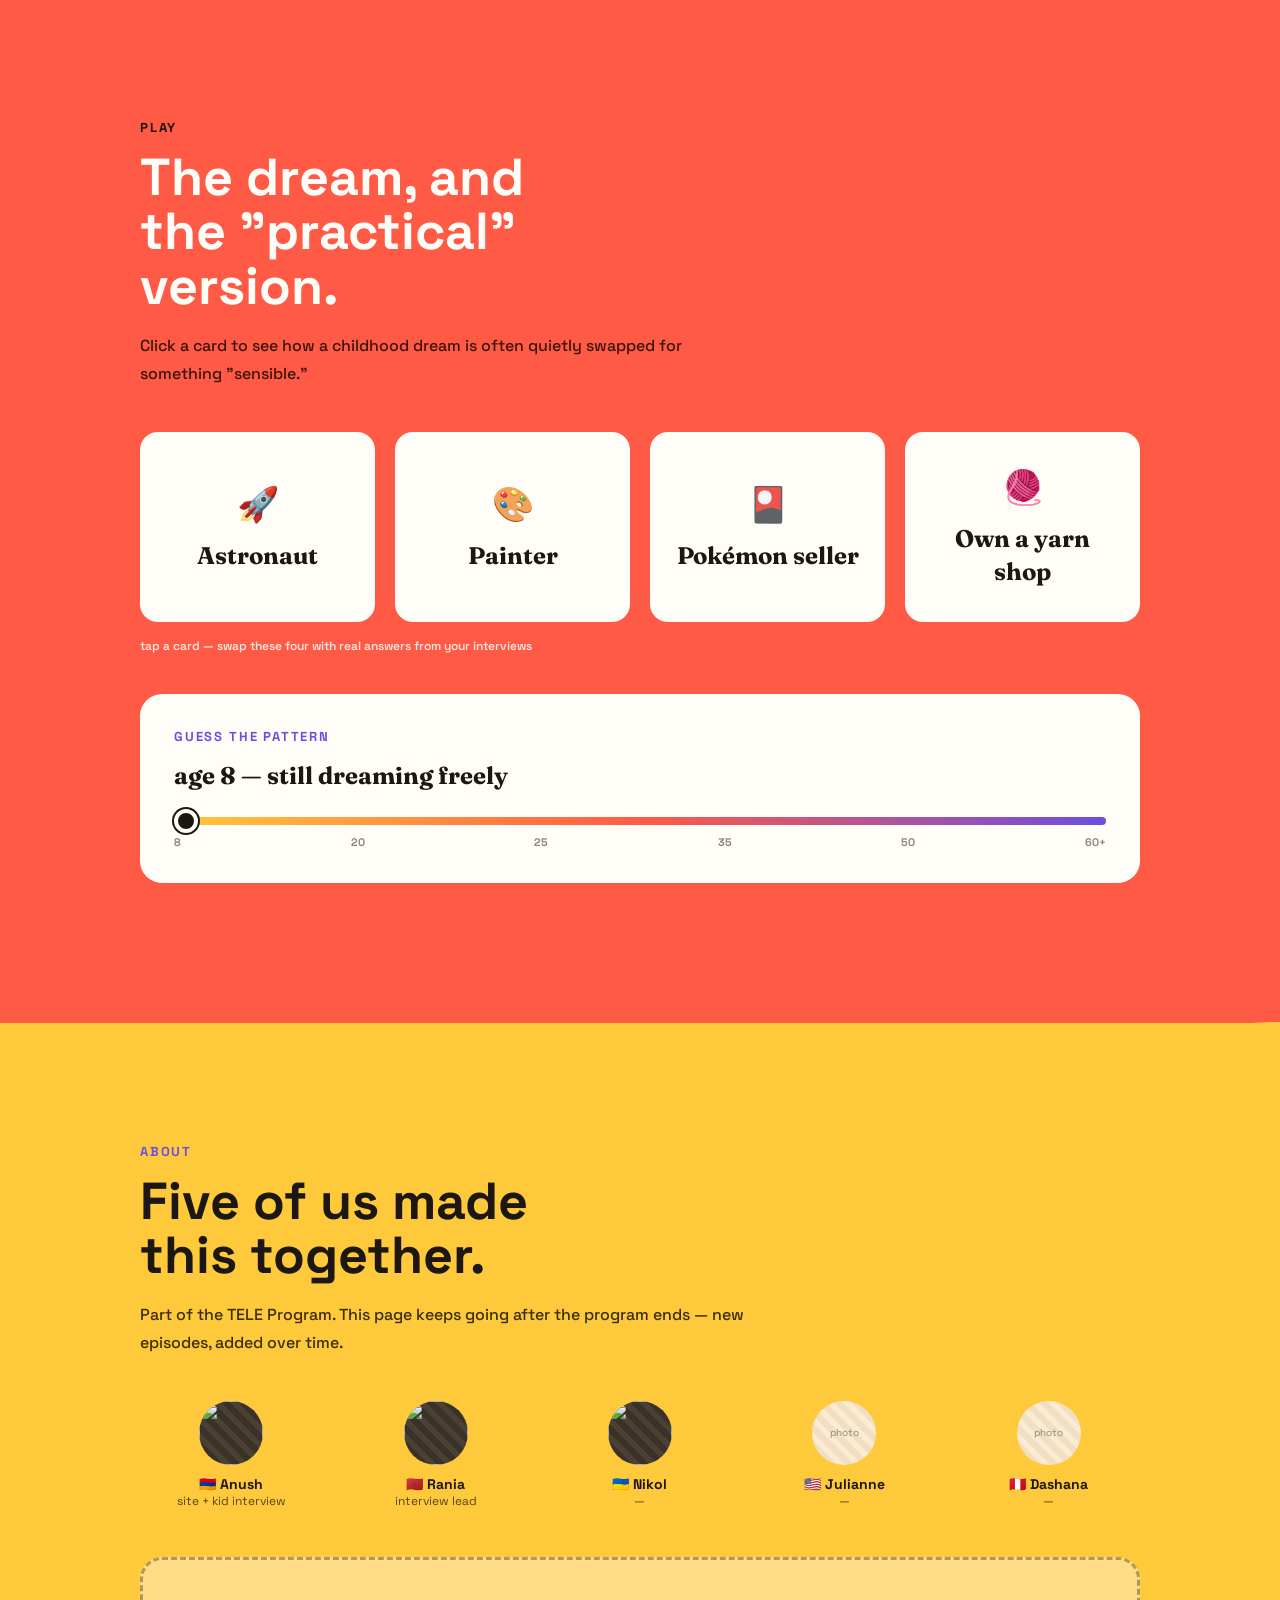
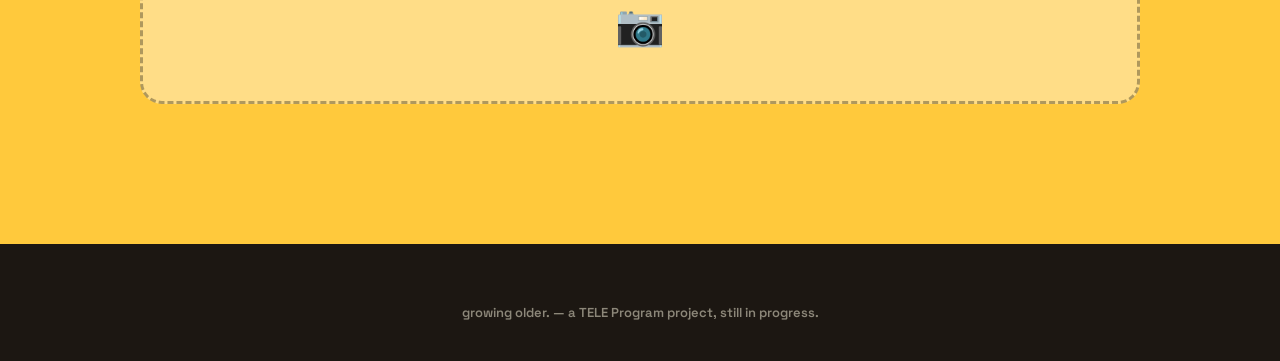
==== commit b1b9da59: "Rename growing-older-site (10).html to index.html" ====
--- a/index.html
+++ b/index.html
@@ -1,316 +1,520 @@
 <!DOCTYPE html>
 <html lang="en">
 <head>
-  <meta charset="UTF-8">
-  <meta name="viewport" content="width=device-width, initial-scale=1.0">
-  <title>Growing Older — Young + Old Across Cultures</title>
-  <meta name="description" content="Five teenagers from Armenia, USA, Morocco, Ukraine and Peru exploring what growing older means across cultures.">
-  <link rel="preconnect" href="https://fonts.googleapis.com">
-  <link rel="preconnect" href="https://fonts.gstatic.com" crossorigin>
-  <link href="https://fonts.googleapis.com/css2?family=Syne:wght@600;700;800&family=DM+Sans:ital,wght@0,400;0,500;0,600;0,700;1,400&display=swap" rel="stylesheet">
-  <link rel="stylesheet" href="styles.css">
+<meta charset="UTF-8">
+<meta name="viewport" content="width=device-width, initial-scale=1.0">
+<title>Growing Older</title>
+<link rel="preconnect" href="https://fonts.googleapis.com">
+<link href="https://fonts.googleapis.com/css2?family=Fraunces:ital,wght@0,600;0,700;0,900;1,600&family=Space+Grotesk:wght@400;500;600;700&display=swap" rel="stylesheet">
+<style>
+  :root{
+    --cream:#FFF3E1; --coral:#FF5A45; --sun:#FFC93C; --teal:#1F9E96; --grape:#6C4EE3;
+    --ink:#1C1712; --paper:#FFFDF8;
+    --bounce:cubic-bezier(.34,1.56,.64,1);
+  }
+  *{box-sizing:border-box;}
+  html{scroll-behavior:smooth;}
+  body{margin:0; background:var(--cream); color:var(--ink); font-family:'Space Grotesk',sans-serif; overflow-x:hidden;}
+  h1,h2,h3,.display{font-family:'Fraunces',serif; font-weight:900;}
+  a{color:inherit;}
+
+  /* NAV */
+  nav{position:fixed; top:0; left:0; right:0; z-index:60; display:flex; align-items:center; justify-content:space-between;
+    padding:16px 32px; background:rgba(28,23,18,0.92); backdrop-filter:blur(8px);}
+  nav .logo{font-family:'Fraunces',serif; font-weight:900; font-size:24px; color:var(--paper);}
+  nav ul{list-style:none; display:flex; gap:8px; margin:0; padding:0;}
+  nav a{text-decoration:none; font-size:12px; font-weight:700; letter-spacing:.03em; color:var(--paper);
+    padding:8px 16px; border-radius:999px; display:inline-block; transition:transform .3s var(--bounce), background .3s ease;}
+  nav a:hover{transform:translateY(-3px) rotate(-3deg); background:var(--coral);}
+  @media (max-width:640px){ nav ul{gap:2px;} nav a{font-size:10px; padding:6px 10px;} }
+
+  /* HERO */
+  .hero{
+    min-height:100vh; display:flex; flex-direction:column; align-items:center; justify-content:center;
+    text-align:center; padding:140px 24px 100px; position:relative; overflow:hidden;
+    background:var(--cream);
+  }
+  #starfield{position:absolute; inset:0; pointer-events:none; z-index:0;}
+  .spark{position:absolute; will-change:transform; transition:filter .6s ease;}
+  .hero h1{font-size:clamp(46px,9.5vw,120px); line-height:0.98; margin:0 0 22px; max-width:17ch; position:relative; z-index:2; letter-spacing:-.01em;}
+  .hero h1 .pop{display:inline-block; transition:transform .3s var(--bounce);}
+  .hero h1 .pop:hover{transform:scale(1.15) rotate(-5deg); color:var(--coral);}
+  .hero p.sub{max-width:480px; margin:0 auto; font-size:17px; color:#4A4238; position:relative; z-index:2; font-weight:500;}
+  .badge{
+    display:inline-flex; align-items:center; gap:8px; background:var(--ink); color:var(--paper);
+    padding:10px 20px; border-radius:999px; font-size:13px; font-weight:700; letter-spacing:.02em;
+    margin-bottom:28px; transform:rotate(-3deg); position:relative; z-index:2;
+    transition:transform .3s var(--bounce);
+  }
+  .badge:hover{transform:rotate(2deg) scale(1.06);}
+  .badge .dot{width:8px; height:8px; border-radius:50%; background:var(--sun);}
+  .scroll-hint{margin-top:44px; font-size:12px; color:var(--ink); letter-spacing:.1em; text-transform:uppercase; position:relative; z-index:2; font-weight:700;}
+  .scroll-hint span{display:inline-block; animation:bob 1.6s ease-in-out infinite;}
+  @keyframes bob{0%,100%{transform:translateY(0);}50%{transform:translateY(6px);}}
+
+  /* ANGLED SECTION DIVIDERS */
+  .block{position:relative; padding:120px 24px 140px; z-index:1;}
+  .block .inner{max-width:1000px; margin:0 auto;}
+  .block::before{
+    content:''; position:absolute; top:-1px; left:0; width:100%; height:60px;
+    background:inherit; clip-path:polygon(0 100%, 100% 0, 100% 100%);
+  }
+  .block.dark{background:var(--ink); color:var(--paper);}
+  .block.dark .eyebrow{color:var(--sun);}
+  .block.dark .body-text{color:#D9D2C4;}
+  .block.coral{background:var(--coral); color:var(--paper);}
+  .block.coral .eyebrow{color:var(--ink);}
+  .block.coral .body-text{color:#3A150E;}
+  .block.teal{background:var(--teal); color:var(--paper);}
+  .block.teal .eyebrow{color:var(--ink);}
+  .block.teal .body-text{color:#0A2E2B;}
+  .block.sun{background:var(--sun); color:var(--ink);}
+  .block.sun .eyebrow{color:var(--grape);}
+  .block.cream{background:var(--cream); color:var(--ink);}
+
+  .eyebrow{font-size:13px; letter-spacing:.14em; text-transform:uppercase; font-weight:800; margin-bottom:14px;}
+  .lede{font-size:clamp(30px,4.4vw,52px); line-height:1.05; font-weight:900; max-width:14ch;}
+  .body-text{font-size:16px; line-height:1.75; color:#4A453F; max-width:62ch; font-weight:500;}
+
+  .reveal{opacity:0; transform:translateY(40px) scale(.96); transition:opacity .7s ease, transform .7s var(--bounce);}
+  .reveal.in{opacity:1; transform:translateY(0) scale(1);}
+
+  /* STICKER CARDS */
+  .cards{display:grid; grid-template-columns:repeat(auto-fit,minmax(230px,1fr)); gap:26px; margin-top:48px;}
+  .card{
+    background:var(--paper); color:var(--ink); border-radius:22px; padding:28px;
+    transform:rotate(-2deg); transition:transform .35s var(--bounce), box-shadow .35s ease;
+    box-shadow:0 10px 0 rgba(28,23,18,0.15);
+  }
+  .card:nth-child(2){transform:rotate(1.5deg);}
+  .card:nth-child(3){transform:rotate(-1deg);}
+  .card:hover{transform:rotate(0deg) translateY(-10px) scale(1.03); box-shadow:0 20px 0 rgba(28,23,18,0.15);}
+  .avatar{width:60px; height:60px; border-radius:50%; background:repeating-linear-gradient(45deg,#F1DFC4,#F1DFC4 6px,#FBEBD2 6px,#FBEBD2 12px);
+    display:flex; align-items:center; justify-content:center; font-size:10px; color:#8C8779; text-align:center; margin-bottom:16px;}
+  .card h3{margin:0 0 4px; font-size:17px; font-weight:700;}
+  .card .role{font-size:12px; color:#8C8779; margin-bottom:12px; font-weight:600;}
+  .card .quote{font-size:14px; color:#4A453F; font-style:italic; line-height:1.6; font-weight:500;}
+
+  .gallery{display:grid; grid-template-columns:repeat(3,1fr); gap:14px; margin-top:32px;}
+  .gallery img{width:100%; height:140px; object-fit:cover; border-radius:16px; box-shadow:0 8px 0 rgba(0,0,0,.2); transition:transform .3s var(--bounce);}
+  .gallery img:hover{transform:translateY(-6px) scale(1.03);}
+  @media (max-width:640px){ .gallery{grid-template-columns:1fr 1fr;} }
+
+  .video-wrap{margin-top:52px; border-radius:26px; overflow:hidden; box-shadow:0 16px 0 rgba(0,0,0,0.25); aspect-ratio:16/9; background:var(--ink); transform:rotate(-1deg); transition:transform .4s var(--bounce);}
+  .video-wrap:hover{transform:rotate(0deg) scale(1.015);}
+  .video-wrap iframe{width:100%; height:100%; border:0; display:block;}
+  .video-caption{font-size:12px; color:#D9D2C4; margin-top:14px; font-weight:600;}
+
+  /* FLIP CARDS */
+  .flip-grid{display:grid; grid-template-columns:repeat(auto-fit,minmax(180px,1fr)); gap:20px; margin-top:44px;}
+  .flip-card{perspective:1000px; height:190px; cursor:pointer;}
+  .flip-inner{position:relative; width:100%; height:100%; transition:transform .6s var(--bounce); transform-style:preserve-3d;}
+  .flip-card:hover .flip-inner{transform:scale(1.05);}
+  .flip-card.flipped .flip-inner{transform:rotateY(180deg);}
+  .face{position:absolute; inset:0; border-radius:18px; padding:22px; display:flex; align-items:center; justify-content:center; text-align:center; backface-visibility:hidden; font-size:16px; line-height:1.4;}
+  .front{background:var(--paper); color:var(--ink); font-family:'Fraunces',serif; font-weight:700; font-size:24px; flex-direction:column; gap:10px;}
+  .fico{font-size:34px; display:block;}
+  .back{background:var(--ink); color:var(--paper); transform:rotateY(180deg); font-size:14px; font-weight:500;}
+  .flip-hint{font-size:12px; margin-top:16px; font-weight:600; opacity:.85;}
+
+  /* SLIDER */
+  .slider-box{margin-top:40px; background:var(--paper); color:var(--ink); border-radius:22px; padding:34px;}
+  input[type="range"]{width:100%; -webkit-appearance:none; height:8px; border-radius:4px; background:linear-gradient(90deg, var(--sun), var(--coral), var(--grape)); outline:none; margin:22px 0 10px;}
+  input[type="range"]::-webkit-slider-thumb{-webkit-appearance:none; width:24px; height:24px; border-radius:50%; background:var(--ink); border:4px solid var(--paper); cursor:pointer; transition:transform .2s var(--bounce); box-shadow:0 0 0 2px var(--ink);}
+  input[type="range"]:active::-webkit-slider-thumb{transform:scale(1.3);}
+  .slider-labels{display:flex; justify-content:space-between; font-size:11px; color:#8C8779; font-weight:700;}
+  #slider-output{font-family:'Fraunces',serif; font-weight:700; font-size:24px; margin-top:16px; min-height:34px;}
+
+  /* STAT WALL — big sticker numbers */
+  .stat-wall{display:grid; grid-template-columns:repeat(auto-fit,minmax(160px,1fr)); gap:20px; margin-top:44px;}
+  .stat{
+    background:var(--paper); color:var(--ink); border-radius:22px; padding:30px 18px; text-align:center;
+    transition:transform .35s var(--bounce); box-shadow:0 8px 0 rgba(28,23,18,0.15);
+    transform:rotate(2deg);
+  }
+  .stat:nth-child(2){transform:rotate(-2deg);}
+  .stat:nth-child(3){transform:rotate(1.5deg);}
+  .stat:nth-child(4){transform:rotate(-1.5deg);}
+  .stat:hover{transform:rotate(0deg) translateY(-8px) scale(1.06); box-shadow:0 16px 0 rgba(28,23,18,0.15);}
+  .stat .num{font-family:'Fraunces',serif; font-weight:900; font-size:48px; color:var(--coral); line-height:1;}
+  .stat .label{font-size:12px; color:#4A453F; margin-top:8px; line-height:1.4; font-weight:600;}
+
+  /* STICKERS (flat SVG, Canva-style — not emoji) */
+  .stickers{position:absolute; inset:0; overflow:hidden; pointer-events:none; z-index:0;}
+  .stickers .sticker{
+    position:absolute; width:56px; height:56px;
+    animation:stickerBob 5s ease-in-out infinite;
+    filter:drop-shadow(0 6px 0 rgba(0,0,0,.28));
+  }
+  .stickers .sticker svg{width:100%; height:100%; display:block;}
+  @keyframes stickerBob{0%,100%{transform:translateY(0) rotate(var(--r,0deg));}50%{transform:translateY(-18px) rotate(calc(var(--r,0deg) + 8deg));}}
+
+  /* RESEARCH ARTICLE */
+  .article{margin-top:40px; position:relative; z-index:1; max-width:68ch;}
+  .article h3{font-size:20px; font-weight:700; margin:36px 0 12px; color:var(--paper); font-family:'Fraunces',serif;}
+  .article h3:first-child{margin-top:0;}
+  .article p{font-size:15.5px; line-height:1.8; color:#D9D2C4; font-weight:500; margin:0;}
+  .article strong{color:var(--sun);}
+  .source{font-size:12px; color:#9A9384; font-style:italic; margin-top:10px; font-weight:500;}
+
+  /* RESEARCH CARDS (kept for other uses, no longer default) */
+  .research-grid{display:grid; grid-template-columns:repeat(auto-fit,minmax(240px,1fr)); gap:18px; margin-top:44px; position:relative; z-index:1;}
+  .rcard{background:var(--paper); color:var(--ink); border-radius:18px; padding:20px 22px; cursor:pointer;
+    transition:transform .3s var(--bounce); box-shadow:0 6px 0 rgba(0,0,0,.25);}
+  .rcard:hover{transform:translateY(-4px) scale(1.02);}
+  .rcard-head{font-weight:800; font-size:15px; display:flex; align-items:center; gap:10px; justify-content:space-between;}
+  .ricon{font-size:20px;}
+  .rplus{margin-left:auto; color:var(--coral); font-size:18px; transition:transform .3s ease;}
+  .rcard.open .rplus{transform:rotate(45deg);}
+  .rcard-body{overflow:hidden;}
+  .rcard-body p{font-size:13px; line-height:1.6; color:#4A453F; margin:12px 0 2px; font-weight:500;}
+
+  /* QUIZ */
+  .quiz{margin-top:52px; position:relative; z-index:1;}
+  .q-block{background:rgba(255,253,248,0.06); border:1px solid rgba(255,253,248,0.15); border-radius:18px; padding:20px; margin-top:16px;}
+  .q-text{font-size:15px; font-weight:700; margin-bottom:14px; color:var(--paper);}
+  .q-opts{display:flex; gap:10px; flex-wrap:wrap;}
+  .q-opt{
+    background:var(--paper); color:var(--ink); border:none; border-radius:999px; padding:10px 18px;
+    font-family:'Space Grotesk',sans-serif; font-weight:700; font-size:13px; cursor:pointer;
+    transition:transform .25s var(--bounce), background .25s ease;
+  }
+  .q-opt:hover{transform:scale(1.08) rotate(-2deg);}
+  .q-opt.correct{background:var(--teal); color:#fff;}
+  .q-opt.wrong{background:var(--coral); color:#fff;}
+  .q-feedback{margin-top:12px; font-size:13px; font-weight:600; color:var(--sun); min-height:18px;}
+
+  /* TEAM */
+  .team{display:grid; grid-template-columns:repeat(auto-fit,minmax(120px,1fr)); gap:22px; margin-top:44px;}
+  .team .person{text-align:center; transition:transform .3s var(--bounce);}
+  .team .person:hover{transform:translateY(-6px) rotate(-3deg);}
+  .team .avatar{margin:0 auto 10px; background:repeating-linear-gradient(45deg,#3a3226,#3a3226 6px,#4a4033 6px,#4a4033 12px);}
+  .team .name{font-size:14px; font-weight:700;}
+  .team .task{font-size:12px; opacity:.75;}
+
+  .zoom-shot{
+    margin-top:48px; border:3px dashed rgba(28,23,18,0.35); border-radius:22px;
+    padding:40px 24px; text-align:center; background:rgba(255,253,248,0.4);
+    transition:transform .3s var(--bounce), border-color .3s ease;
+  }
+  .zoom-shot:hover{transform:scale(1.01); border-color:var(--coral);}
+  .zoom-shot img{width:100%; border-radius:16px; display:block;}
+  .zoom-inner{font-size:40px; margin-bottom:10px;}
+  .zoom-label{font-size:13px; color:#4A453F; font-weight:600;}
+
+  footer{padding:60px 24px 40px; text-align:center; font-size:13px; background:var(--ink); color:#8C8779; font-weight:600;}
+
+  @media (prefers-reduced-motion: reduce){
+    .scroll-hint span{animation:none;} .reveal{opacity:1; transform:none; transition:none;} .flip-inner{transition:none;}
+  }
+</style>
 </head>
 <body>
-  <nav class="nav" id="nav">
-    <div class="nav-inner">
-      <a href="#home" class="logo">Growing <span>Older</span></a>
-      <button class="nav-toggle" id="navToggle" aria-label="Menu"><span></span><span></span></button>
-      <ul class="nav-links" id="navLinks">
-        <li><a href="#split">Young + Old</a></li>
-        <li><a href="#research">Research</a></li>
-        <li><a href="#podcast">Podcast</a></li>
-        <li><a href="#interview">Interview</a></li>
-        <li><a href="#capsule">Capsule</a></li>
-        <li><a href="#team">Team</a></li>
-      </ul>
-    </div>
-  </nav>
-
-  <header class="hero" id="home">
-    <div class="hero-bg">
-      <div class="orb orb-1"></div>
-      <div class="orb orb-2"></div>
-      <div class="orb orb-3"></div>
-    </div>
-    <div class="hero-content">
-      <p class="hero-eyebrow">TELE · Ethnic Leadership · 5 countries</p>
-      <h1>
-        <span class="line young">Growing</span>
-        <span class="line old">Older</span>
-      </h1>
-      <p class="hero-sub">What happens between “I can do anything” and “being realistic”? We asked across generations and cultures.</p>
-      <div class="hero-flags">
-        <span>🇦🇲 Armenia</span>
-        <span>🇺🇸 USA</span>
-        <span>🇲🇦 Morocco</span>
-        <span>🇺🇦 Ukraine</span>
-        <span>🇵🇪 Peru</span>
-      </div>
-      <div class="hero-cta">
-        <a href="#split" class="btn btn-hot">See the split →</a>
-        <a href="#podcast" class="btn btn-outline">Listen</a>
-      </div>
-    </div>
-    <div class="scroll-cue">Scroll</div>
-  </header>
-
-  <section class="section split-section" id="split">
-    <div class="container">
-      <div class="section-label">The question</div>
-      <h2 class="section-title">Young side. Old side.<br>Same human story.</h2>
-    </div>
-    <div class="split-track">
-      <div class="split-panel young-panel reveal">
-        <div class="split-tag">Young</div>
-        <h3>Almost everyone believes they can do anything</h3>
-        <ul>
-          <li>Dreams feel unlimited</li>
-          <li>Time feels endless</li>
-          <li>“Realistic” sounds like giving up</li>
-        </ul>
-        <div class="split-photo placeholder-photo"><span>Photo: youth / zoom call</span></div>
-      </div>
-      <div class="split-panel old-panel reveal">
-        <div class="split-tag">Older</div>
-        <h3>Somewhere along the way, most people set that aside</h3>
-        <ul>
-          <li>Responsibility stacks up</li>
-          <li>Culture shapes what is “allowed”</li>
-          <li>Wisdom — or just quiet compromise?</li>
-        </ul>
-        <div class="split-photo placeholder-photo"><span>Photo: elders / community</span></div>
-      </div>
-    </div>
-  </section>
-
-  <section class="section research" id="research">
-    <div class="container">
-      <div class="section-label">Research</div>
-      <h2 class="section-title">What we’re collecting</h2>
-      <p class="section-lead">Drop your photos, zoom screenshots, notes and quotes into these cards.</p>
-      <div class="research-grid">
-        <article class="research-card tall reveal" data-tilt>
-          <div class="research-img placeholder-photo"><span>Zoom call #1<br>or research photo</span></div>
-          <div class="research-body">
-            <span class="chip pink">Armenia</span>
-            <h3>Rites & recognition</h3>
-            <p>How do we mark becoming “older”? Family roles, language, church, community.</p>
-            <p class="hint">Replace with your findings + image</p>
-          </div>
-        </article>
-        <article class="research-card reveal" data-tilt>
-          <div class="research-img placeholder-photo short"><span>Photo / screenshot</span></div>
-          <div class="research-body">
-            <span class="chip blue">USA</span>
-            <h3>Independence vs ageism</h3>
-            <p>“Age is just a number” — until work and culture say otherwise.</p>
-          </div>
-        </article>
-        <article class="research-card reveal" data-tilt>
-          <div class="research-img placeholder-photo short"><span>Photo / screenshot</span></div>
-          <div class="research-body">
-            <span class="chip green">Morocco</span>
-            <h3>Elders as libraries</h3>
-            <p>Intergenerational homes, oral knowledge, hospitality as inheritance.</p>
-          </div>
-        </article>
-        <article class="research-card reveal" data-tilt>
-          <div class="research-img placeholder-photo short"><span>Photo / screenshot</span></div>
-          <div class="research-body">
-            <span class="chip yellow">Ukraine</span>
-            <h3>What gets passed down</h3>
-            <p>Stories, silence, survival knowledge — what travels, what stays unspoken.</p>
-          </div>
-        </article>
-        <article class="research-card reveal" data-tilt>
-          <div class="research-img placeholder-photo short"><span>Photo / screenshot</span></div>
-          <div class="research-body">
-            <span class="chip orange">Peru</span>
-            <h3>Community & care</h3>
-            <p>Collective identity, respect, how younger people are expected to show up.</p>
-          </div>
-        </article>
-        <article class="research-card wide reveal" data-tilt>
-          <div class="research-img placeholder-photo"><span>Big image: team zoom / interview still / collage</span></div>
-          <div class="research-body">
-            <span class="chip purple">Cross-culture</span>
-            <h3>Patterns we’re seeing</h3>
-            <p>Some shifts feel universal. Others are shaped by culture and family. Use this card for synthesis — quotes, screenshots, notes.</p>
-          </div>
-        </article>
-      </div>
-    </div>
-  </section>
-
-  <section class="section podcast" id="podcast">
-    <div class="container">
-      <div class="section-label">Audio</div>
-      <h2 class="section-title">The podcast</h2>
-      <p class="section-lead">8–12 min. Team reflections + one guest who works with older adults.</p>
-      <div class="player reveal">
-        <div class="player-art" id="playerArtwork">
-          <div class="bars" id="waveform"></div>
-          <span id="playIcon">▶</span>
-        </div>
-        <div class="player-info">
-          <h3>Growing Older — Full episode</h3>
-          <p>Coming soon · English</p>
-          <div class="progress" id="progressBar"><div class="progress-fill" id="progressFill"></div></div>
-          <div class="time-row"><span id="currentTime">0:00</span><span id="duration">—:—</span></div>
-          <div class="player-controls">
-            <button class="btn btn-hot sm" id="playBtn">Play</button>
-            <button class="btn btn-outline sm" id="rewindBtn">−15s</button>
-            <button class="btn btn-outline sm" id="forwardBtn">+15s</button>
-          </div>
-        </div>
-      </div>
-      <div class="reflect-grid">
-        <div class="reflect-card reveal" data-tilt>
-          <div class="avatar">A</div>
-          <h4>Anush</h4>
-          <span class="chip pink">Armenia</span>
-          <p>“I used to think growing older meant losing the ability to dream…”</p>
-          <span class="hint">2–3 min reflection</span>
-        </div>
-        <div class="reflect-card reveal" data-tilt>
-          <div class="avatar">N</div>
-          <h4>Nikol</h4>
-          <span class="chip yellow">Ukraine</span>
-          <p>Reflection placeholder — record async.</p>
-          <span class="hint">Coming soon</span>
-        </div>
-        <div class="reflect-card reveal" data-tilt>
-          <div class="avatar">R</div>
-          <h4>Rania</h4>
-          <span class="chip green">Morocco</span>
-          <p>Reflection placeholder.</p>
-          <span class="hint">Coming soon</span>
-        </div>
-        <div class="reflect-card reveal" data-tilt>
-          <div class="avatar">J</div>
-          <h4>Julianne</h4>
-          <span class="chip blue">USA</span>
-          <p>Reflection placeholder.</p>
-          <span class="hint">Coming soon</span>
-        </div>
-        <div class="reflect-card reveal" data-tilt>
-          <div class="avatar">D</div>
-          <h4>Dashana</h4>
-          <span class="chip orange">Peru</span>
-          <p>Reflection placeholder.</p>
-          <span class="hint">Coming soon</span>
-        </div>
-      </div>
-    </div>
-  </section>
-
-  <section class="section interview" id="interview">
-    <div class="container">
-      <div class="section-label">Guest</div>
-      <h2 class="section-title">Interview highlights</h2>
-      <div class="interview-grid">
-        <div class="guest-card reveal">
-          <div class="guest-photo placeholder-photo"><span>Guest photo</span></div>
-          <h3>Guest name</h3>
-          <p class="muted">Works with older adults</p>
-          <p>Bio placeholder.</p>
-        </div>
-        <div class="quotes">
-          <blockquote class="reveal">
-            <span class="chip pink">00:00</span>
-            <p>“Most people don’t wake up one day and decide they can no longer dream…”</p>
-          </blockquote>
-          <blockquote class="reveal">
-            <span class="chip blue">00:00</span>
-            <p>Culture or universal? Placeholder.</p>
-          </blockquote>
-          <blockquote class="reveal">
-            <span class="chip green">00:00</span>
-            <p>What still surprises them — placeholder.</p>
-          </blockquote>
-        </div>
-      </div>
-    </div>
-  </section>
-
-  <section class="section capsule" id="capsule">
-    <div class="container">
-      <div class="section-label">Interactive</div>
-      <h2 class="section-title">Time capsule</h2>
-      <p class="section-lead">Write to your future self — or someone younger or older.</p>
-      <div class="capsule-box reveal">
-        <form id="capsuleForm">
-          <label>Name <span class="opt">(optional)</span></label>
-          <input type="text" id="capsuleName" maxlength="40" placeholder="Anonymous is fine">
-          <label>To</label>
-          <div class="chips" id="toChips">
-            <button type="button" class="chip-btn active" data-v="future-self">Future self</button>
-            <button type="button" class="chip-btn" data-v="younger">Someone younger</button>
-            <button type="button" class="chip-btn" data-v="older">Someone older</button>
-            <button type="button" class="chip-btn" data-v="community">Community</button>
-          </div>
-          <input type="hidden" id="capsuleTo" value="future-self">
-          <label>Message</label>
-          <textarea id="capsuleMessage" maxlength="280" rows="4" placeholder="What should they still try, protect, remember?"></textarea>
-          <div class="char"><span id="charCount">0</span>/280</div>
-          <button type="submit" class="btn btn-hot">Seal it ✨</button>
-        </form>
-        <div class="capsule-msgs">
-          <h3>Messages here</h3>
-          <div id="messagesList"><p class="empty">None yet.</p></div>
-          <button type="button" class="btn btn-outline sm" id="clearCapsule">Clear</button>
-        </div>
-      </div>
-    </div>
-  </section>
-
-  <section class="section team" id="team">
-    <div class="container">
-      <div class="section-label">People</div>
-      <h2 class="section-title">Five countries. One Slack.</h2>
-      <div class="team-grid">
-        <article class="team-card reveal" data-tilt>
-          <div class="avatar big">A</div>
-          <h4>Anush</h4>
-          <span class="chip pink">Armenia</span>
-          <p>Project lead · web</p>
-        </article>
-        <article class="team-card reveal" data-tilt>
-          <div class="avatar big">N</div>
-          <h4>Nikol</h4>
-          <span class="chip yellow">Ukraine</span>
-          <p>—</p>
-        </article>
-        <article class="team-card reveal" data-tilt>
-          <div class="avatar big">R</div>
-          <h4>Rania</h4>
-          <span class="chip green">Morocco</span>
-          <p>—</p>
-        </article>
-        <article class="team-card reveal" data-tilt>
-          <div class="avatar big">J</div>
-          <h4>Julianne</h4>
-          <span class="chip blue">USA</span>
-          <p>—</p>
-        </article>
-        <article class="team-card reveal" data-tilt>
-          <div class="avatar big">D</div>
-          <h4>Dashana</h4>
-          <span class="chip orange">Peru</span>
-          <p>—</p>
-        </article>
-      </div>
-    </div>
-  </section>
-
-  <footer class="footer">
-    <div class="container">
-      <strong>Growing Older</strong>
-      <p>TELE / Ethnic Leadership · Armenia · USA · Morocco · Ukraine · Peru</p>
-      <p class="tiny">Replace placeholders with your photos, audio, quotes.</p>
-    </div>
-  </footer>
-
-  <script src="script.js"></script>
+
+<nav>
+  <div class="logo">growing older.</div>
+  <ul>
+    <li><a href="#story">question</a></li>
+    <li><a href="#voices">voices</a></li>
+    <li><a href="#research">research</a></li>
+    <li><a href="#play">play</a></li>
+    <li><a href="#about">about</a></li>
+  </ul>
+</nav>
+
+<div class="hero">
+  <div id="starfield"></div>
+  <div class="badge"><span class="dot"></span> TELE PROGRAM · A PROJECT IN PROGRESS</div>
+  <h1><span class="pop">What</span> <span class="pop">did</span> <span class="pop">you</span> <span class="pop">want</span> <span class="pop">to</span> <span class="pop">be</span><br><span class="pop">when</span> <span class="pop">you</span> <span class="pop">grew</span> <span class="pop">up?</span></h1>
+  <p class="sub">Somewhere along the way, most people quietly let that go — and called it "being realistic." We wanted to know why.</p>
+  <div class="scroll-hint"><span>↓</span> SCROLL</div>
+</div>
+
+<div class="block cream reveal" id="story">
+  <div class="inner">
+    <div class="lede">A kid believes they can do anything.</div>
+    <p class="body-text" style="margin-top:22px;">
+      Then, somewhere between eight years old and grown up, most people quietly stop letting themselves. It gets called "being practical." We wanted to find out if that moment is the same for everyone — and whether it's something people regret, or something they've made peace with.
+      <br><br>
+      This is a podcast and a small research project built by five of us. It's meant to keep growing after the program ends — new voices, new episodes, over time.
+    </p>
+  </div>
+</div>
+
+<div class="block teal reveal" id="voices">
+  <div class="inner">
+    <div class="eyebrow">voices</div>
+    <div class="lede">Three people, three ages, one question.</div>
+
+    <div class="video-wrap">
+      <iframe src="https://www.youtube.com/embed/Z11QpbLAJVI" title="Growing Older — Episode 01" allowfullscreen></iframe>
+    </div>
+    <div class="video-caption">Our full episode — team reflections, the interview, and the pattern we found.</div>
+
+    <div class="cards">
+      <div class="card">
+        <div class="avatar" style="background-image:url('james.jpeg'); background-size:cover; background-position:center;"></div>
+        <h3>James</h3>
+        <div class="role">age 9, USA</div>
+        <div class="quote">"I want to be a Pokémon card collector and seller. I've never changed my dream about something I love."</div>
+      </div>
+      <div class="card">
+        <div class="avatar" style="background-image:url('Ms__Anush.jpeg'); background-size:300% auto; background-position:78% 30%;"></div>
+        <h3>Ms. Anush</h3>
+        <div class="role">social worker — volunteered at an Armenian nursing home</div>
+        <div class="quote">"Their dreams were often just one stable connection, one smile, one kind look."</div>
+      </div>
+      <div class="card">
+        <div class="avatar" style="background-image:url('psychologist.jpeg'); background-size:cover; background-position:center top;"></div>
+        <h3>Ms. Yerznkyan</h3>
+        <div class="role">SOS Village Armenia</div>
+        <div class="quote">"A childhood dream isn't really about the job — it's about a deeper need underneath it: to be seen, heard, recognized."</div>
+      </div>
+    </div>
+
+    <div class="gallery">
+      <img src="photo-of-working-1.jpeg" alt="Elderly group singing together outdoors">
+      <img src="photo-of-working-2.jpeg" alt="Elderly group playing volleyball outdoors">
+      <img src="photo-of-working-3.jpeg" alt="Large group photo of elderly women and volunteers">
+    </div>
+    <div class="video-caption">Moments from Anush's work with elderly groups in Armenia.</div>
+  </div>
+</div>
+
+<div class="block dark reveal" id="research">
+  <div class="stickers" id="stickers"></div>
+  <div class="inner">
+    <div class="eyebrow">the research</div>
+    <div class="lede">Not just us. This is a real, studied pattern.</div>
+    <p class="body-text" style="margin-top:18px;">Every project like this claims it's "backed by research." We actually checked: has anyone studied the exact moment a kid's confidence turns into an adult's "let's be realistic"? Turns out, yes — for decades, from a few different angles.</p>
+
+    <div class="article">
+      <h3>A kid's dream isn't a throwaway — it's a working system</h3>
+      <p>In 1986, psychologists Hazel Markus and Paula Nurius proposed something called <strong>possible selves theory</strong>: everyone carries mental images of who they might become — a hoped-for self and a feared self — and these images actively shape motivation, not just describe it. It's not just theory, either. Psychologist Daphna Oyserman ran a real six-week school program built around strengthening kids' "possible selves," and the students who went through it showed measurably better academic outcomes afterward. A separate study interviewed 42 adolescents aged 11–13, and found that an imagined future job was one of the most common things they brought up completely unprompted.</p>
+      <div class="source">Markus & Nurius, 1986, American Psychologist · Oyserman, Bybee & Terry, 2006, Journal of Personality and Social Psychology</div>
+
+      <h3>Career regret isn't a small thing — it's near the top of the list</h3>
+      <p>Psychologist Neal Roese, together with Amy Summerville, pooled 11 separate studies asking adults what they regret most in life. Across every single one, the same six categories kept surfacing in roughly the same order: <strong>education, career, romance, parenting, sense of self, leisure.</strong> Career sits right under education — and the two are often tangled together anyway, since it's usually the choice of major or path that quietly locks in the rest. Follow-up lab studies from the same research line found regret hits hardest for exactly the things you can't go back and redo — which is exactly the position a childhood dream ends up in once you're past a certain age.</p>
+      <div class="source">Roese & Summerville, 2005, Personality and Social Psychology Bulletin</div>
+
+      <h3>The surprising part: letting go might be the healthy move</h3>
+      <p>This is the finding that changed how we're planning our interviews. Psychologists Carsten Wrosch and Jutta Heckhausen studied 122 people aged 20 to 87, asking how they explained their own biggest regrets. Younger adults who blamed themselves — and believed they still had control — actually felt <em>less</em> regret, because blame plus control means "I can still fix this." Older adults showed the opposite: holding onto self-blame for something truly unfixable made it worse, not better. Saying "it wasn't really up to me" was linked to lower distress — a protective, adaptive shift, not denial. So when an older adult tells us "there was nothing I could do," that might be someone who has actively made peace with something, not someone who's fooling themselves.</p>
+      <div class="source">Wrosch & Heckhausen, 2002, Psychology and Aging</div>
+
+      <h3>What our own psychologist told us</h3>
+      <p>We asked our own expert contact — a psychologist at SOS Village Armenia — the same questions, and her answer lines up with the academic research above, but goes further. She told us a childhood dream is rarely about the specific job itself. A kid who wants to be a fashion designer might really be chasing a deeper need underneath: to be recognized, to be heard, to be seen. When an adult doesn't reach that childhood dream, they can carry a heavy feeling of having "done life wrong" — <em>unless</em> they go back and identify the real need behind the old dream, and find another way to meet it. In her words, that's what makes the difference between someone who stays stuck and someone whose story turns out well.</p>
+      <p>She also reframed something we'd assumed was automatically sad: changing your path as an adult. She called it a normal, healthy sign of growth — priorities shift with different life stages, and someone who chose a path at 18 is allowed to outgrow it by 35. The problem isn't changing direction; it's when someone clings to an old goal purely out of guilt over "wasted time," unable to separate who they are from what they once wanted. She traced that guilt straight back to childhood messages like "if I don't finish, I'm not good enough" — beliefs handed down by parents or society, which make simply outgrowing a goal feel like failure.</p>
+      <p>Her advice for parents, though, was the part that stuck with us: love a kid unconditionally, not for their achievements — so changing a dream never feels like losing their parents' respect. A child raised that way builds what she called "inner freedom" — the ability to build a life on their own terms, instead of running someone else's script.</p>
+      <div class="source">From our own interview with a psychologist at SOS Village Armenia, translated from Russian.</div>
+
+      <h3>The gap nobody's filled yet</h3>
+      <p>Nearly all of this research comes out of the US, UK, and similar Western contexts. Nobody's directly compared whether the pressure to "be realistic" hits at the same age, or gets talked about the same way, across different cultures — and that's exactly the angle our team can add, coming from different countries ourselves. None of it captures the actual texture of the moment either: where someone was standing, who said the sentence, what it felt like right then. A survey gives you a percentage. A real conversation gives you the memory.</p>
+    </div>
+
+    <div class="stat-wall">
+      <div class="stat"><div class="num">~65%</div><div class="label">regret not chasing it</div></div>
+      <div class="stat"><div class="num">25</div><div class="label">average age it's given up</div></div>
+      <div class="stat"><div class="num">~40%</div><div class="label">blamed "lack of talent"</div></div>
+      <div class="stat"><div class="num">1/5</div><div class="label">say they just lost interest</div></div>
+    </div>
+    <div class="source" style="margin-top:12px;">Based on several independent career/life surveys of adults — treat exact percentages as directional, not precise; the pattern is what's consistent.</div>
+
+    <div class="quiz" id="quiz">
+      <div class="eyebrow" style="color:var(--sun);">quick quiz</div>
+      <div class="q-block" data-answer="1">
+        <div class="q-text">What % of adults regret not chasing their childhood dream job?</div>
+        <div class="q-opts">
+          <button class="q-opt" data-i="0">~30%</button>
+          <button class="q-opt" data-i="1">~65%</button>
+          <button class="q-opt" data-i="2">~90%</button>
+        </div>
+        <div class="q-feedback"></div>
+      </div>
+      <div class="q-block" data-answer="1">
+        <div class="q-text">Average age people say they gave up on that dream?</div>
+        <div class="q-opts">
+          <button class="q-opt" data-i="0">15</button>
+          <button class="q-opt" data-i="1">25</button>
+          <button class="q-opt" data-i="2">40</button>
+        </div>
+        <div class="q-feedback"></div>
+      </div>
+      <div class="q-block" data-answer="1">
+        <div class="q-text">Older adults saying "it wasn't really my fault" about a lost dream — that's usually a sign of:</div>
+        <div class="q-opts">
+          <button class="q-opt" data-i="0">Denial</button>
+          <button class="q-opt" data-i="1">Healthy coping</button>
+          <button class="q-opt" data-i="2">Forgetting</button>
+        </div>
+        <div class="q-feedback"></div>
+      </div>
+    </div>
+  </div>
+</div>
+
+<div class="block coral reveal" id="play">
+  <div class="inner">
+    <div class="eyebrow">play</div>
+    <div class="lede">The dream, and the "practical" version.</div>
+    <p class="body-text" style="margin-top:18px;">Click a card to see how a childhood dream is often quietly swapped for something "sensible."</p>
+
+    <div class="flip-grid">
+      <div class="flip-card" onclick="this.classList.toggle('flipped')">
+        <div class="flip-inner">
+          <div class="face front"><span class="fico">🚀</span>Astronaut</div>
+          <div class="face back">"I looked into logistics instead — someone has to plan how things get where they're going."</div>
+        </div>
+      </div>
+      <div class="flip-card" onclick="this.classList.toggle('flipped')">
+        <div class="flip-inner">
+          <div class="face front"><span class="fico">🎨</span>Painter</div>
+          <div class="face back">"I still doodle on my lunch break. It's not a career, but it's something."</div>
+        </div>
+      </div>
+      <div class="flip-card" onclick="this.classList.toggle('flipped')">
+        <div class="flip-inner">
+          <div class="face front"><span class="fico">🎴</span>Pokémon seller</div>
+          <div class="face back">James, age 9: "I want to be a Pokémon card collector and seller. I've never changed my dream about something I love."</div>
+        </div>
+      </div>
+      <div class="flip-card" onclick="this.classList.toggle('flipped')">
+        <div class="flip-inner">
+          <div class="face front"><span class="fico">🧶</span>Own a yarn shop</div>
+          <div class="face back">A real story from our volunteer: an old woman who knitted and sold her handmade items on the street, using the money to care for her son who'd been wounded in war. She dreamed of owning her own small shop, and having lots of colorful yarn.</div>
+        </div>
+      </div>
+    </div>
+    <div class="flip-hint">tap a card — swap these four with real answers from your interviews</div>
+
+    <div class="slider-box">
+      <div class="eyebrow" style="margin-bottom:0; color:var(--grape);">guess the pattern</div>
+      <div id="slider-output">drag to guess: when does it usually happen?</div>
+      <input type="range" min="8" max="60" value="8" id="ageSlider" oninput="updateSlider(this.value)">
+      <div class="slider-labels"><span>8</span><span>20</span><span>25</span><span>35</span><span>50</span><span>60+</span></div>
+    </div>
+  </div>
+</div>
+
+<div class="block sun reveal" id="about">
+  <div class="inner">
+    <div class="eyebrow">about</div>
+    <div class="lede">Five of us made this together.</div>
+    <p class="body-text" style="margin-top:18px; color:#3A2E00;">Part of the TELE Program. This page keeps going after the program ends — new episodes, added over time.</p>
+    <div class="team" style="color:var(--ink);">
+      <div class="person"><div class="avatar" style="width:64px;height:64px;border-radius:50%;overflow:hidden;margin:0 auto 10px;"><img src="Anush.jpg" style="width:100%;height:100%;object-fit:cover;"></div><div class="name">🇦🇲 Anush</div><div class="task">site + kid interview</div></div>
+      <div class="person"><div class="avatar" style="width:64px;height:64px;border-radius:50%;overflow:hidden;margin:0 auto 10px;"><img src="Rania.jpg" style="width:100%;height:100%;object-fit:cover;"></div><div class="name">🇲🇦 Rania</div><div class="task">interview lead</div></div>
+      <div class="person"><div class="avatar" style="width:64px;height:64px;border-radius:50%;overflow:hidden;margin:0 auto 10px;"><img src="Nikol.jpg" style="width:100%;height:100%;object-fit:cover;"></div><div class="name">🇺🇦 Nikol</div><div class="task">—</div></div>
+      <div class="person"><div class="avatar" style="width:64px;height:64px;border-radius:50%;background:repeating-linear-gradient(45deg,#F1DFC4,#F1DFC4 6px,#FBEBD2 6px,#FBEBD2 12px);display:flex;align-items:center;justify-content:center;font-size:10px;color:#8C8779;margin:0 auto 10px;">photo</div><div class="name">🇺🇸 Julianne</div><div class="task">—</div></div>
+      <div class="person"><div class="avatar" style="width:64px;height:64px;border-radius:50%;background:repeating-linear-gradient(45deg,#F1DFC4,#F1DFC4 6px,#FBEBD2 6px,#FBEBD2 12px);display:flex;align-items:center;justify-content:center;font-size:10px;color:#8C8779;margin:0 auto 10px;">photo</div><div class="name">🇵🇪 Dashana</div><div class="task">—</div></div>
+    </div>
+    <div class="zoom-shot">
+      <img src="zoom-screenshot.png" alt="Zoom screenshot" style="width:100%;border-radius:16px;display:block;" onerror="this.style.display='none'; this.insertAdjacentHTML('afterend', '<div class=&quot;zoom-inner&quot;>📷</div>');">
+    </div>
+  </div>
+</div>
+
+<footer>growing older. — a TELE Program project, still in progress.</footer>
+
+<script>
+  const colors = ['#FF5A45','#FFC93C','#1F9E96','#6C4EE3'];
+  const shapes = ['★','✦','✧','●'];
+  const field = document.getElementById('starfield');
+  const sparks = [];
+  const N = window.innerWidth < 640 ? 16 : 30;
+  for(let i=0;i<N;i++){
+    const el = document.createElement('div');
+    el.className = 'spark';
+    el.textContent = shapes[Math.floor(Math.random()*shapes.length)];
+    const size = 14 + Math.random()*26;
+    el.style.fontSize = size+'px';
+    el.style.left = Math.random()*100+'%';
+    el.style.top = Math.random()*100+'%';
+    el.style.color = colors[Math.floor(Math.random()*colors.length)];
+    el.style.opacity = 0.6 + Math.random()*0.4;
+    field.appendChild(el);
+    sparks.push({el});
+  }
+  document.querySelector('.hero').addEventListener('mousemove', (e)=>{
+    const rect = e.currentTarget.getBoundingClientRect();
+    const mx = (e.clientX - rect.left)/rect.width - 0.5;
+    const my = (e.clientY - rect.top)/rect.height - 0.5;
+    sparks.forEach((s,i)=>{
+      const depth = (i%5+1)/5;
+      s.el.style.transform = `translate(${mx*36*depth}px, ${my*36*depth}px)`;
+    });
+  });
+
+  function updateSlider(v){
+    const out = document.getElementById('slider-output');
+    v = parseInt(v);
+    let msg;
+    if(v<=10) msg = `age ${v} — still dreaming freely`;
+    else if(v<=24) msg = `age ${v} — getting close`;
+    else if(v==25) msg = `age ${v} — bingo. that's the average`;
+    else if(v<=35) msg = `age ${v} — "adult responsibilities" take over`;
+    else if(v<=50) msg = `age ${v} — some say they never noticed it happen`;
+    else msg = `age ${v}+ — looking back, wondering "what if"`;
+    out.textContent = msg;
+  }
+  updateSlider(8);
+
+  // floating old/young stickers — flat SVG, Canva-style, not emoji
+  const stickerSVGs = [
+    // paper plane (young / dreaming)
+    `<svg viewBox="0 0 100 100"><path d="M8 50 L92 15 L60 90 L48 60 L8 50 Z" fill="#FFC93C" stroke="#1C1712" stroke-width="4" stroke-linejoin="round"/><path d="M48 60 L92 15" stroke="#1C1712" stroke-width="3" fill="none"/></svg>`,
+    // balloon (young)
+    `<svg viewBox="0 0 100 100"><ellipse cx="50" cy="38" rx="30" ry="34" fill="#FF5A45" stroke="#1C1712" stroke-width="4"/><path d="M50 72 L50 95" stroke="#1C1712" stroke-width="4" fill="none"/><path d="M46 74 L54 78 L46 82" stroke="#1C1712" stroke-width="3" fill="none"/></svg>`,
+    // glasses (old)
+    `<svg viewBox="0 0 100 100"><circle cx="30" cy="50" r="20" fill="#FFFDF8" stroke="#1C1712" stroke-width="5"/><circle cx="70" cy="50" r="20" fill="#FFFDF8" stroke="#1C1712" stroke-width="5"/><path d="M50 50 L50 50" stroke="#1C1712" stroke-width="5"/><path d="M50 46 Q50 42 50 46" stroke="#1C1712" stroke-width="5" fill="none"/><path d="M10 46 L2 40" stroke="#1C1712" stroke-width="5" fill="none"/><path d="M90 46 L98 40" stroke="#1C1712" stroke-width="5" fill="none"/><path d="M50 48 L50 48" stroke="#1C1712" stroke-width="5"/><path d="M45 48 Q50 44 55 48" stroke="#1C1712" stroke-width="5" fill="none"/></svg>`,
+    // hourglass (time / aging)
+    `<svg viewBox="0 0 100 100"><path d="M25 10 H75 L55 50 L75 90 H25 L45 50 Z" fill="#6C4EE3" stroke="#1C1712" stroke-width="4" stroke-linejoin="round"/><rect x="20" y="6" width="60" height="8" rx="3" fill="#1C1712"/><rect x="20" y="86" width="60" height="8" rx="3" fill="#1C1712"/></svg>`,
+    // kite (young)
+    `<svg viewBox="0 0 100 100"><path d="M50 6 L88 46 L50 94 L12 46 Z" fill="#1F9E96" stroke="#1C1712" stroke-width="4" stroke-linejoin="round"/><path d="M50 6 L50 94 M12 46 L88 46" stroke="#1C1712" stroke-width="3"/></svg>`,
+    // cane (old, walking cane silhouette)
+    `<svg viewBox="0 0 100 100"><path d="M55 10 a15 15 0 1 1 -0.1 0" fill="none" stroke="#1C1712" stroke-width="7"/><path d="M52 22 L40 92" stroke="#1C1712" stroke-width="7" stroke-linecap="round"/></svg>`
+  ];
+  const stickerField = document.getElementById('stickers');
+  if(stickerField){
+    for(let i=0;i<9;i++){
+      const s = document.createElement('div');
+      s.className = 'sticker';
+      s.innerHTML = stickerSVGs[i % stickerSVGs.length];
+      s.style.left = (Math.random()*88)+'%';
+      s.style.top = (Math.random()*82)+'%';
+      const size = 44 + Math.random()*28;
+      s.style.width = size+'px';
+      s.style.height = size+'px';
+      s.style.setProperty('--r', (Math.random()*30-15)+'deg');
+      s.style.animationDelay = (Math.random()*3)+'s';
+      stickerField.appendChild(s);
+    }
+  }
+
+  // quiz logic
+  document.querySelectorAll('.q-block').forEach(block=>{
+    const answer = parseInt(block.dataset.answer);
+    const feedback = block.querySelector('.q-feedback');
+    block.querySelectorAll('.q-opt').forEach(btn=>{
+      btn.addEventListener('click', ()=>{
+        if(block.classList.contains('answered')) return;
+        block.classList.add('answered');
+        const i = parseInt(btn.dataset.i);
+        block.querySelectorAll('.q-opt').forEach(b=>{
+          const bi = parseInt(b.dataset.i);
+          if(bi===answer) b.classList.add('correct');
+          else if(bi===i) b.classList.add('wrong');
+        });
+        feedback.textContent = (i===answer) ? "Yep — that's what the research found." : "Not quite — the highlighted one is what the research found.";
+      });
+    });
+  });
+
+  const revealEls = document.querySelectorAll('.reveal');
+  const io = new IntersectionObserver((entries)=>{
+    entries.forEach(e=>{ if(e.isIntersecting){ e.target.classList.add('in'); io.unobserve(e.target); } });
+  }, {threshold:0.12});
+  revealEls.forEach(el=>io.observe(el));
+</script>
+
 </body>
 </html>
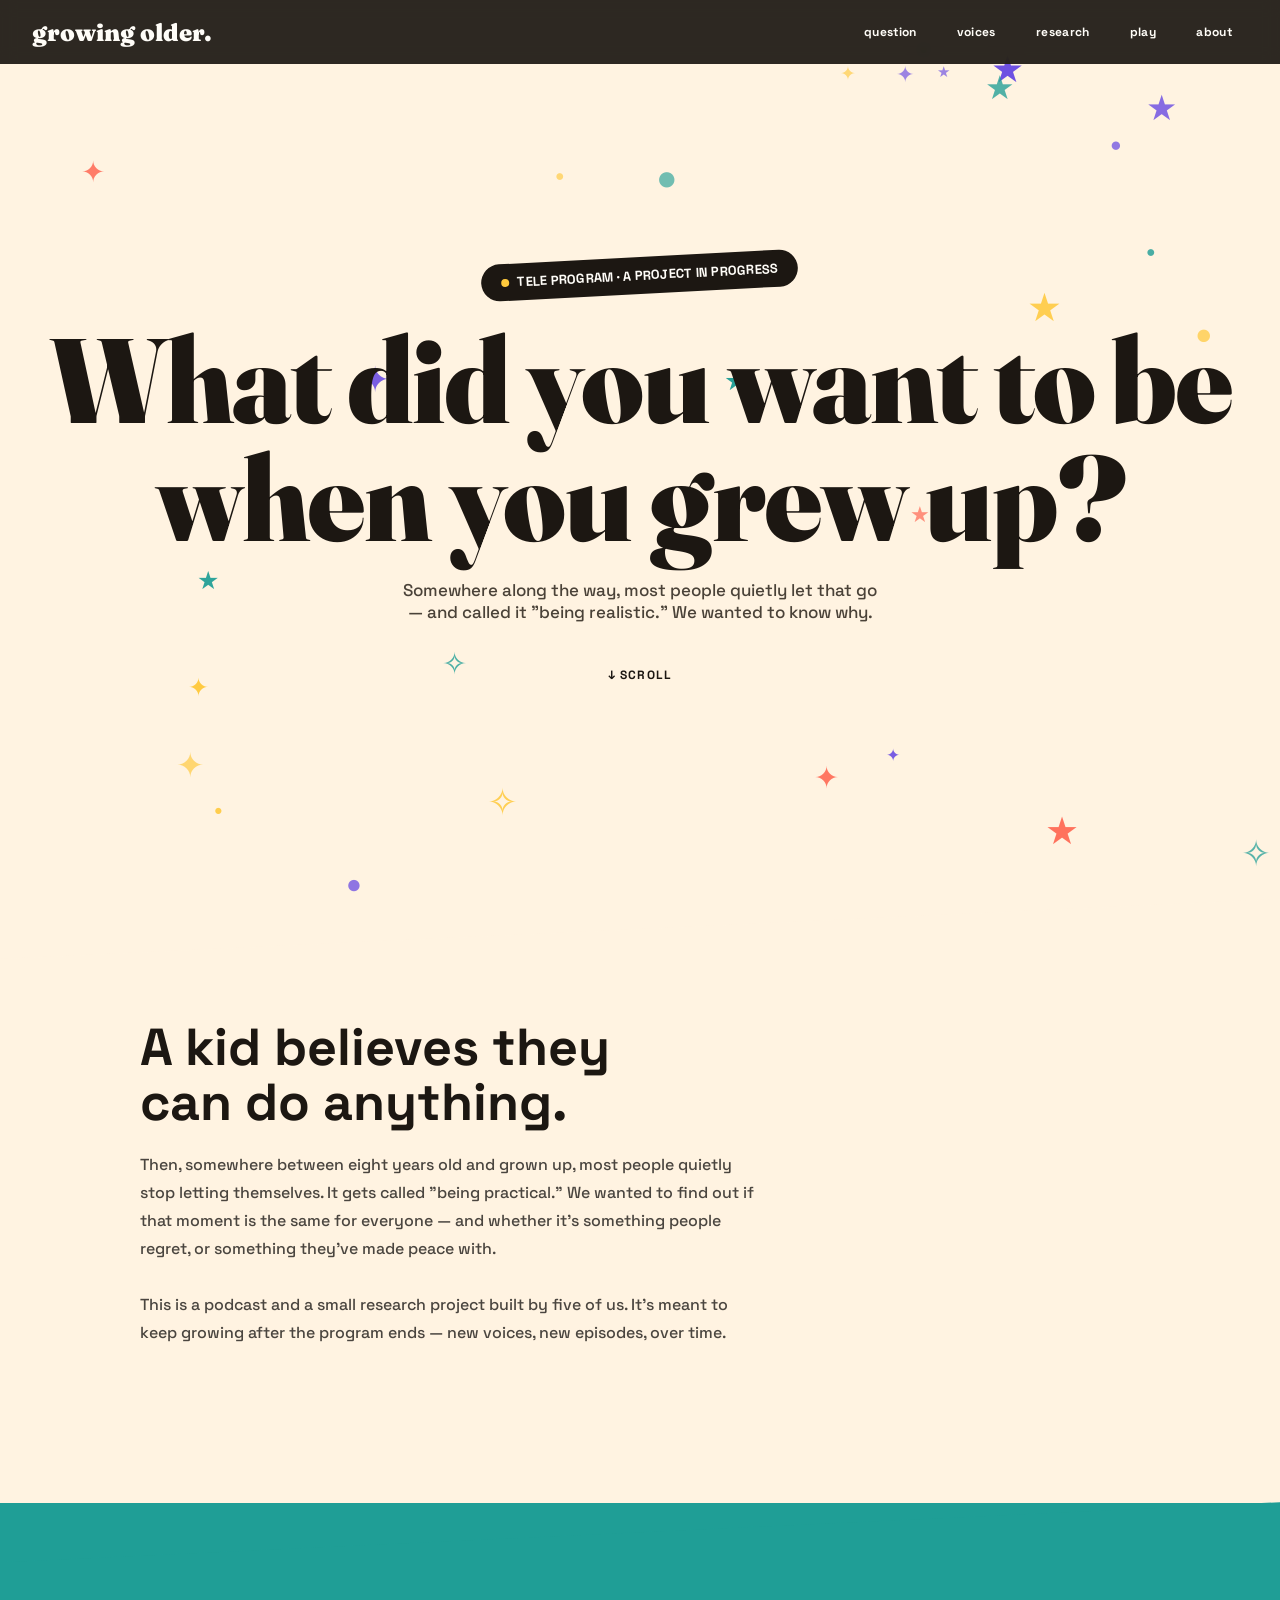
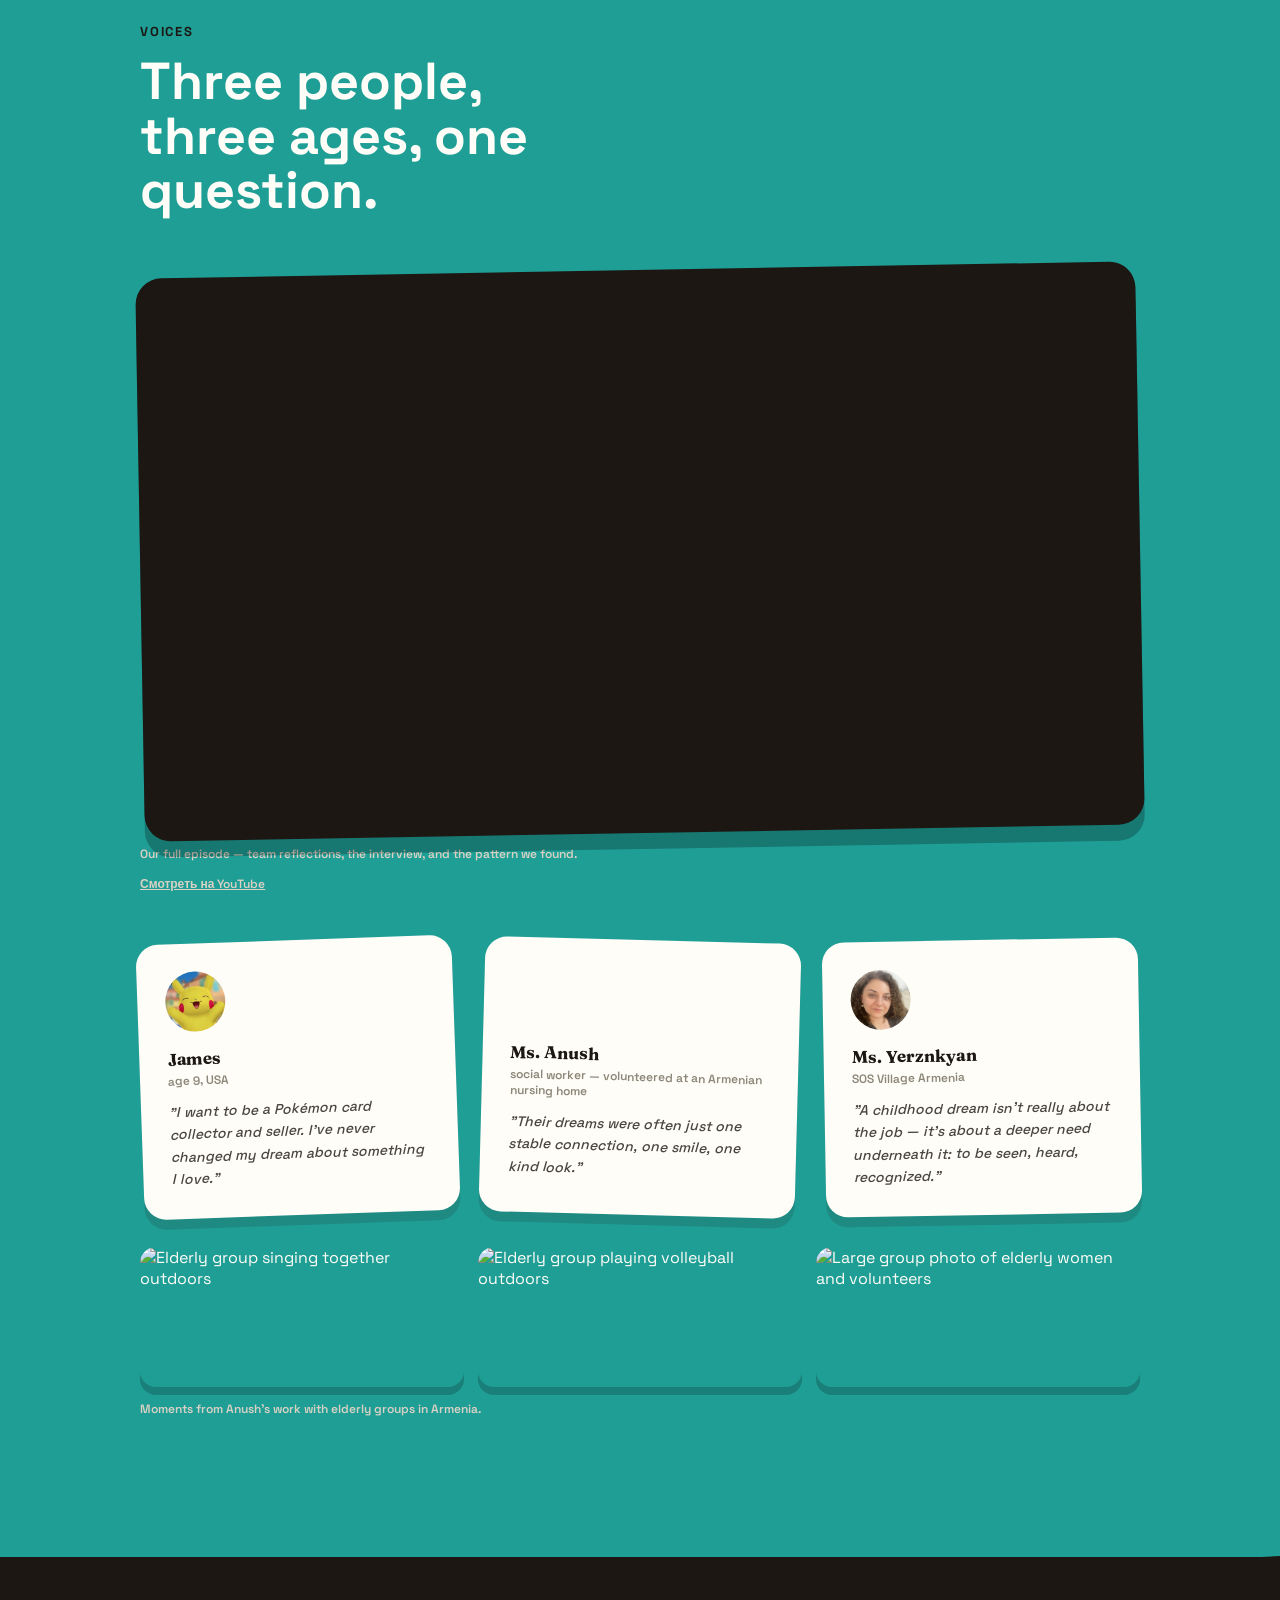
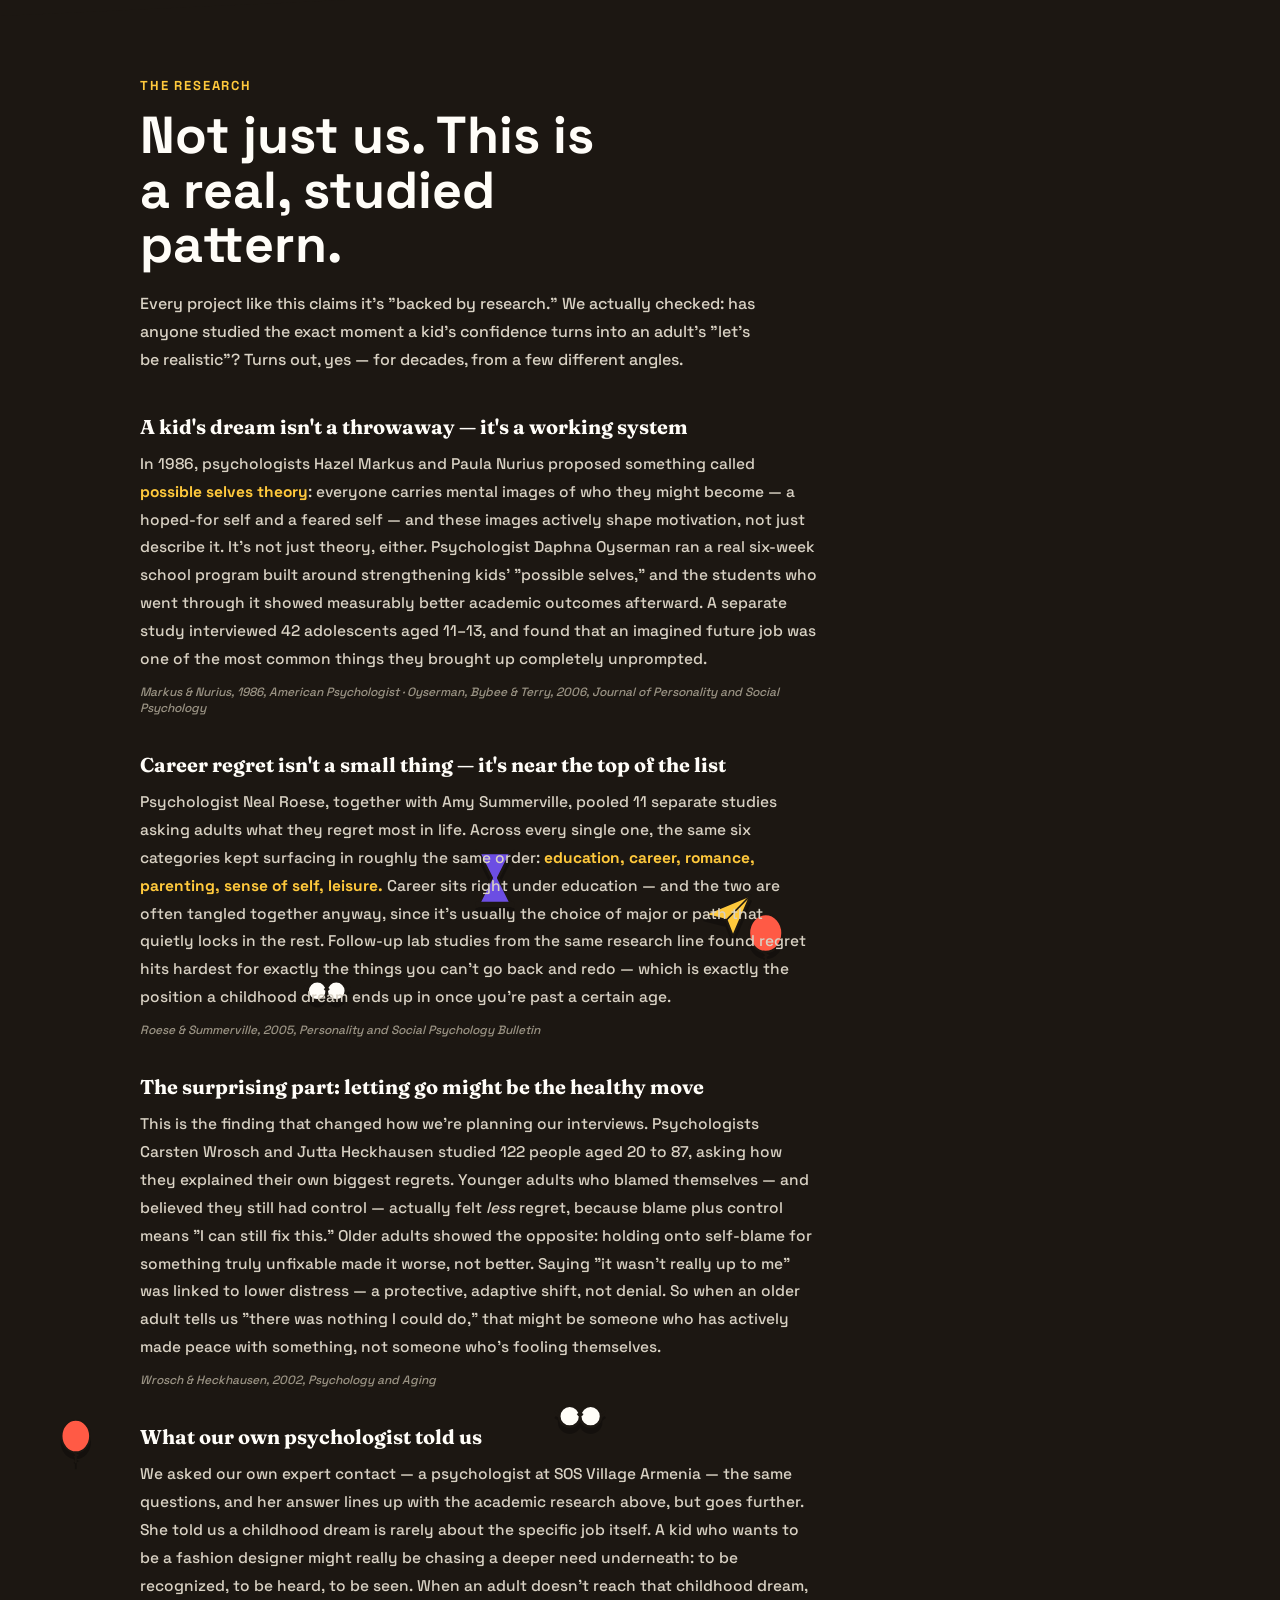
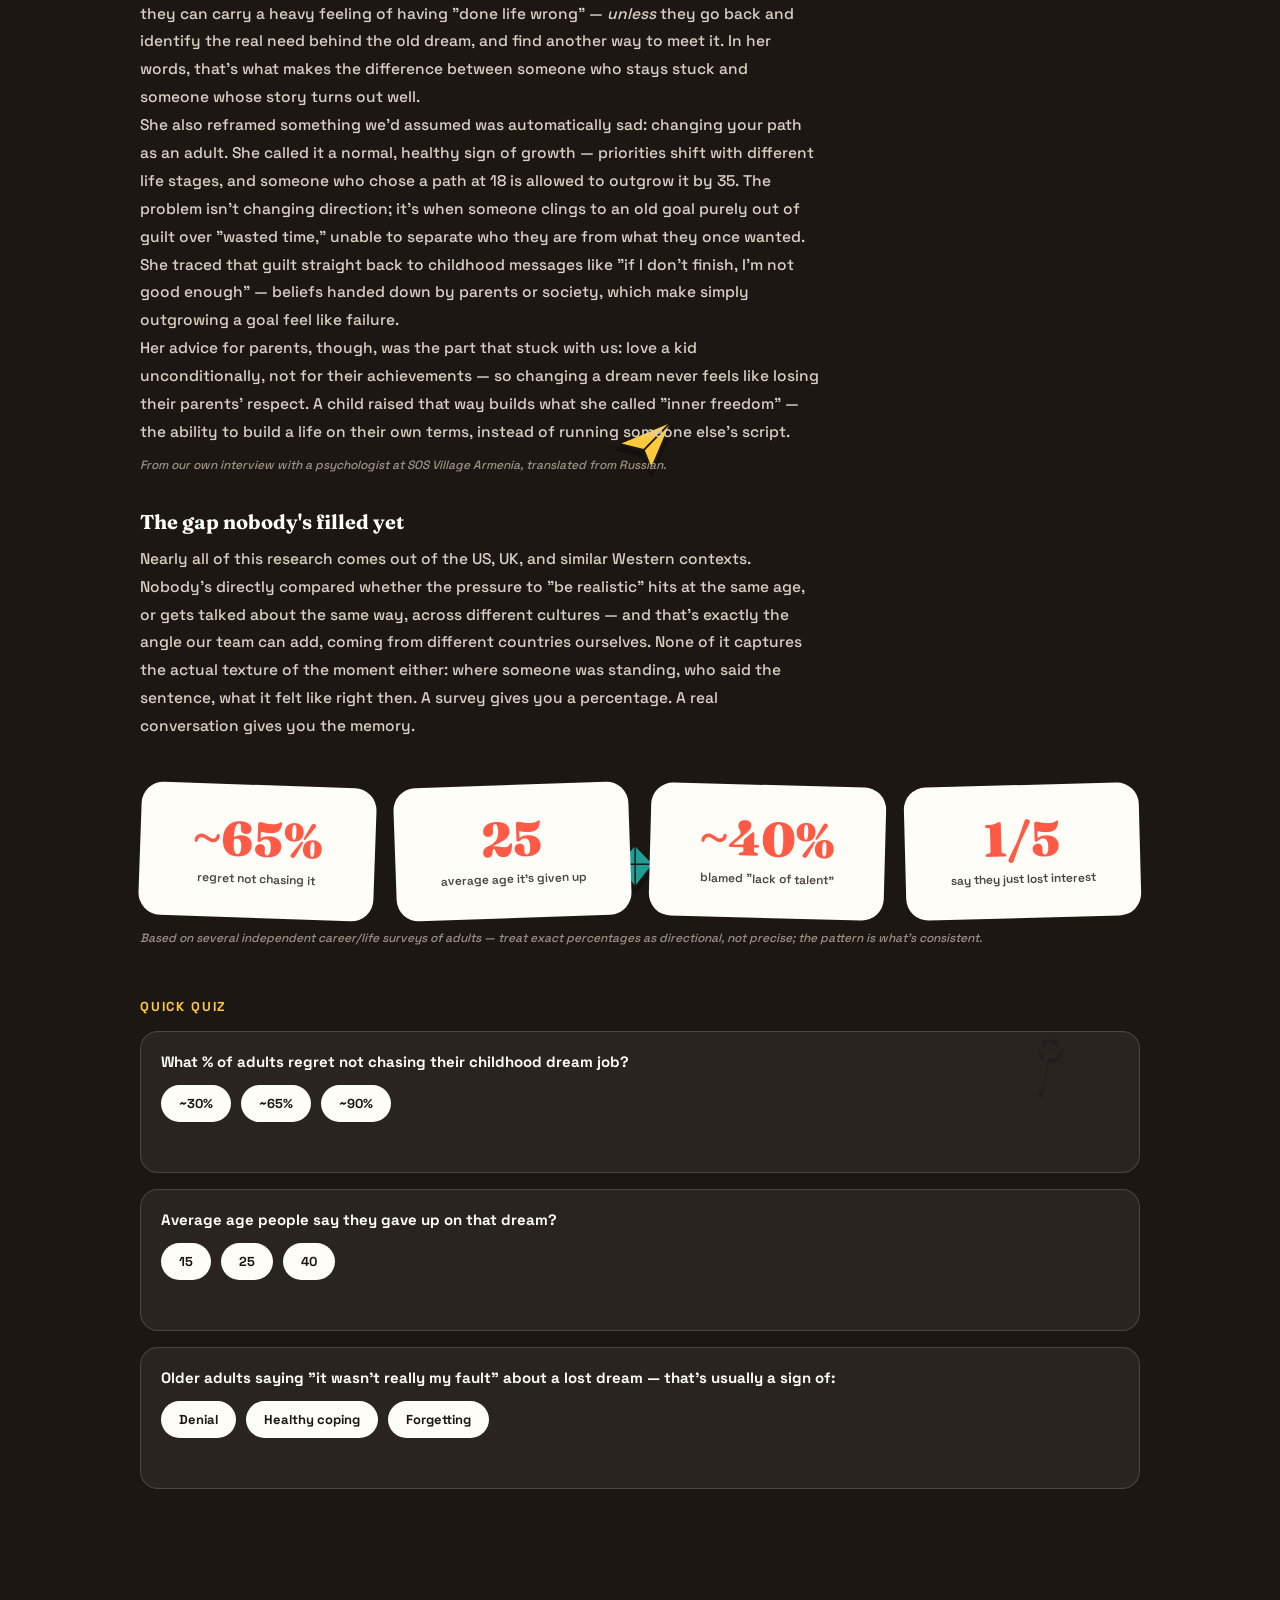
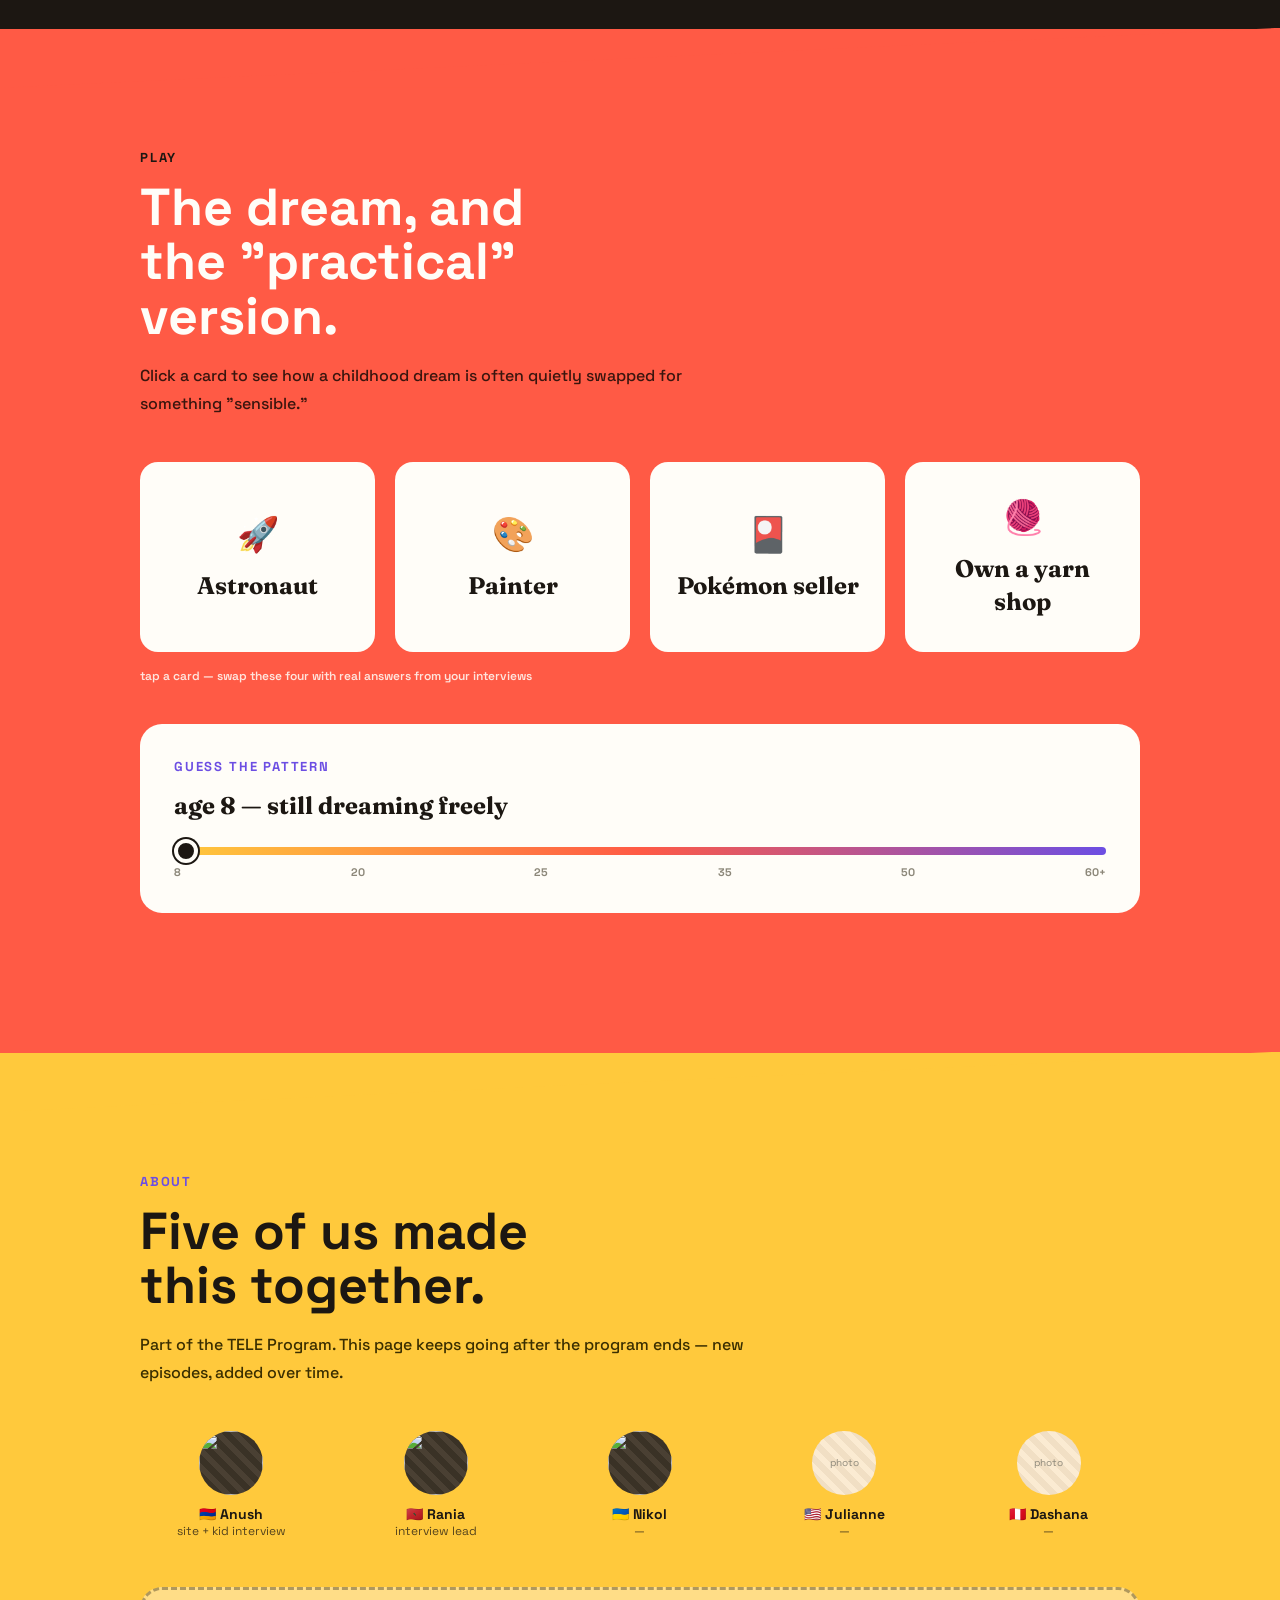
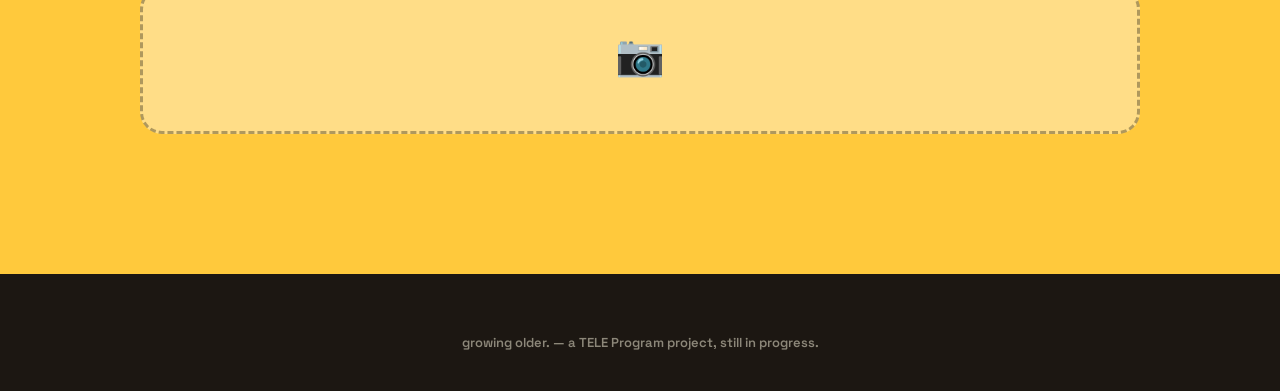
==== commit 1c825d20: "Update index.html" ====
--- a/index.html
+++ b/index.html
@@ -250,7 +250,11 @@
       <iframe src="https://www.youtube.com/embed/Z11QpbLAJVI" title="Growing Older — Episode 01" allowfullscreen></iframe>
     </div>
     <div class="video-caption">Our full episode — team reflections, the interview, and the pattern we found.</div>
-
+    
+<div class="video-caption">
+  <a href="https://www.youtube.com/watch?v=Z11QpbLAJVI" target="_blank">Смотреть на YouTube</a>
+</div>
+    
     <div class="cards">
       <div class="card">
         <div class="avatar" style="background-image:url('james.jpeg'); background-size:cover; background-position:center;"></div>
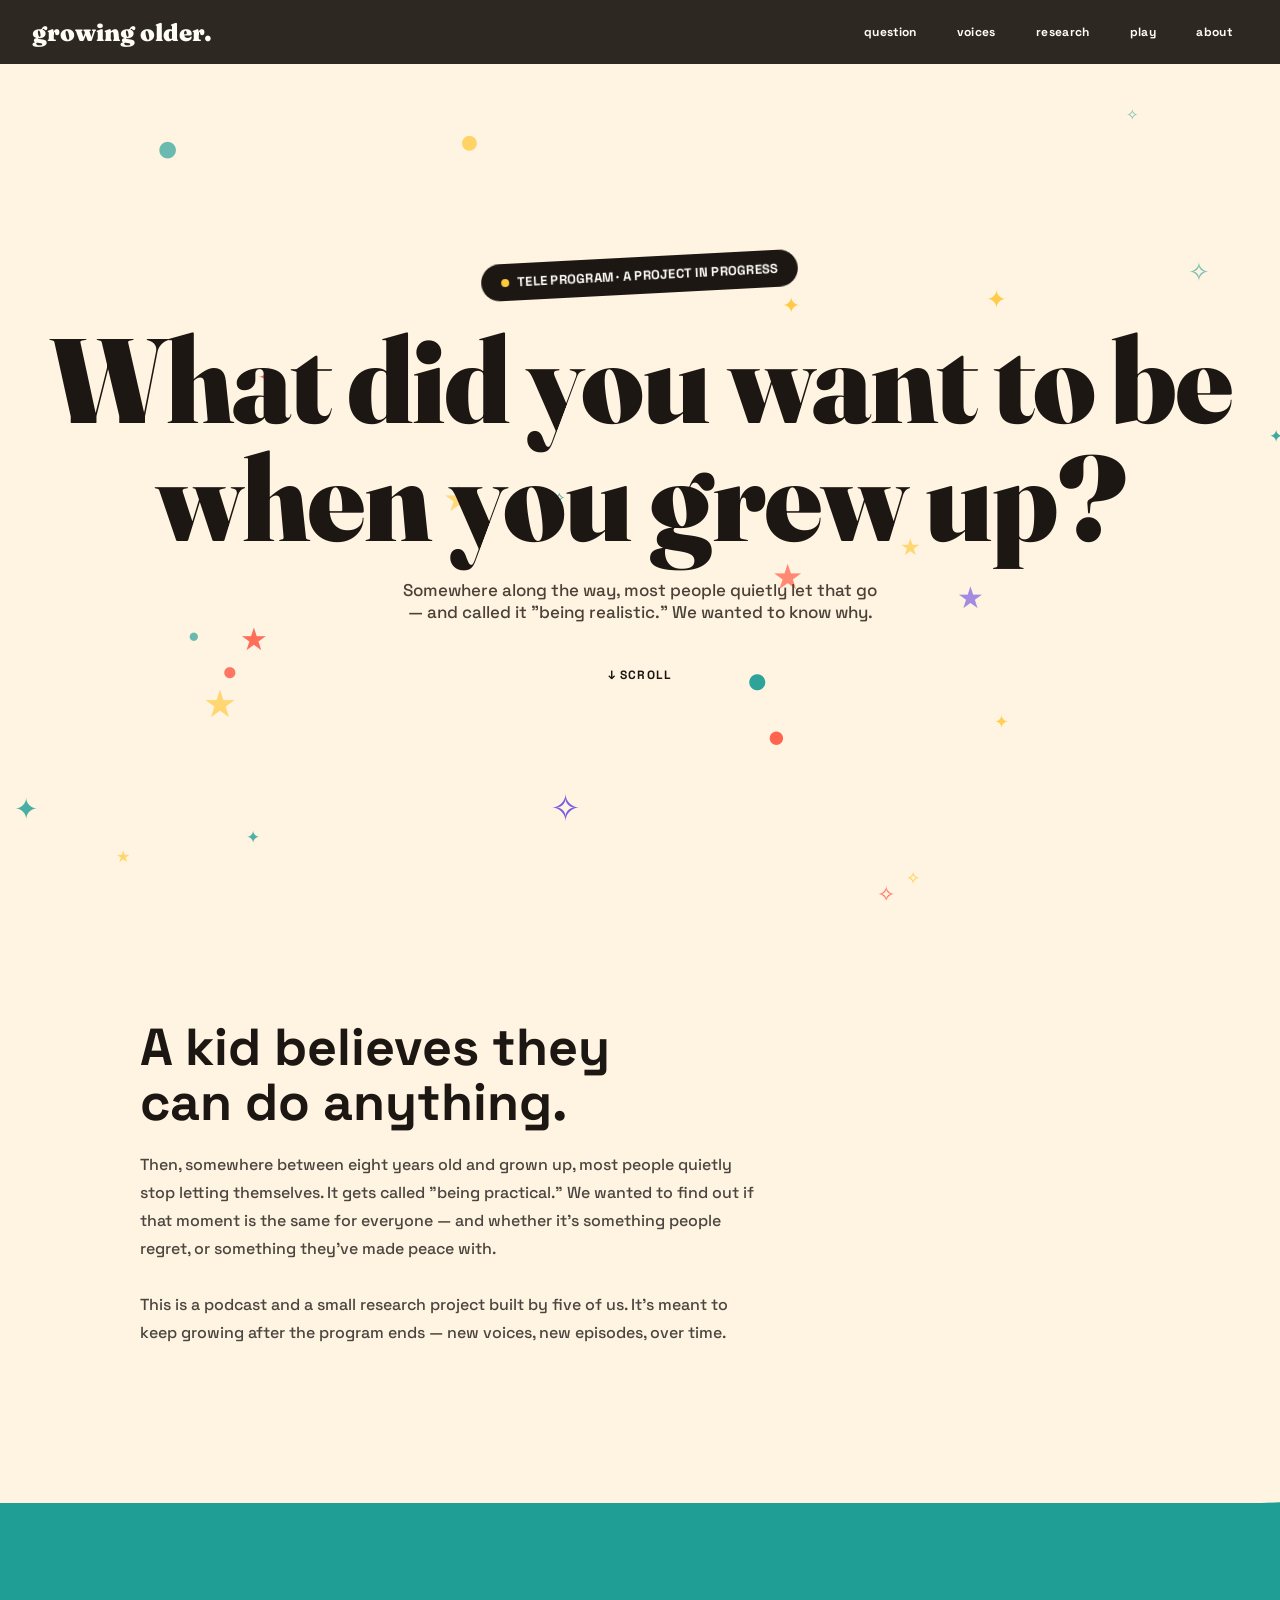
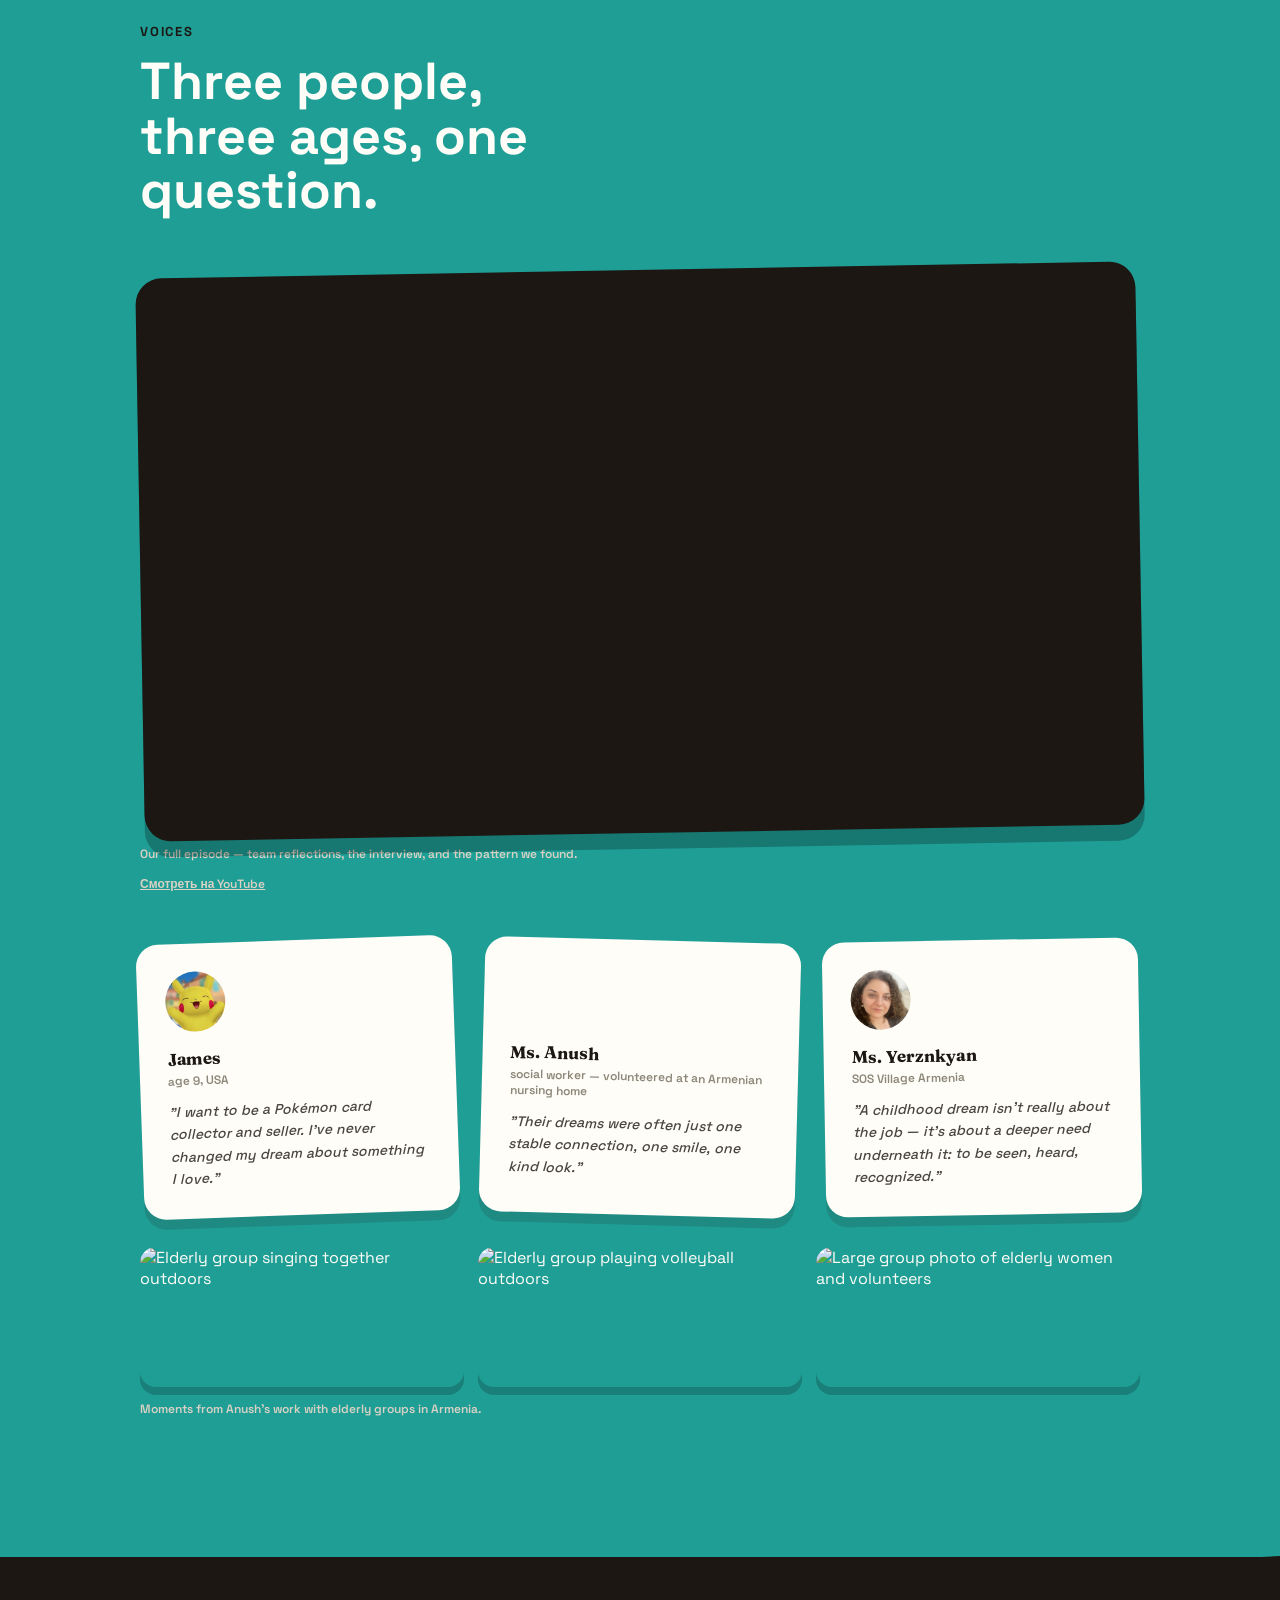
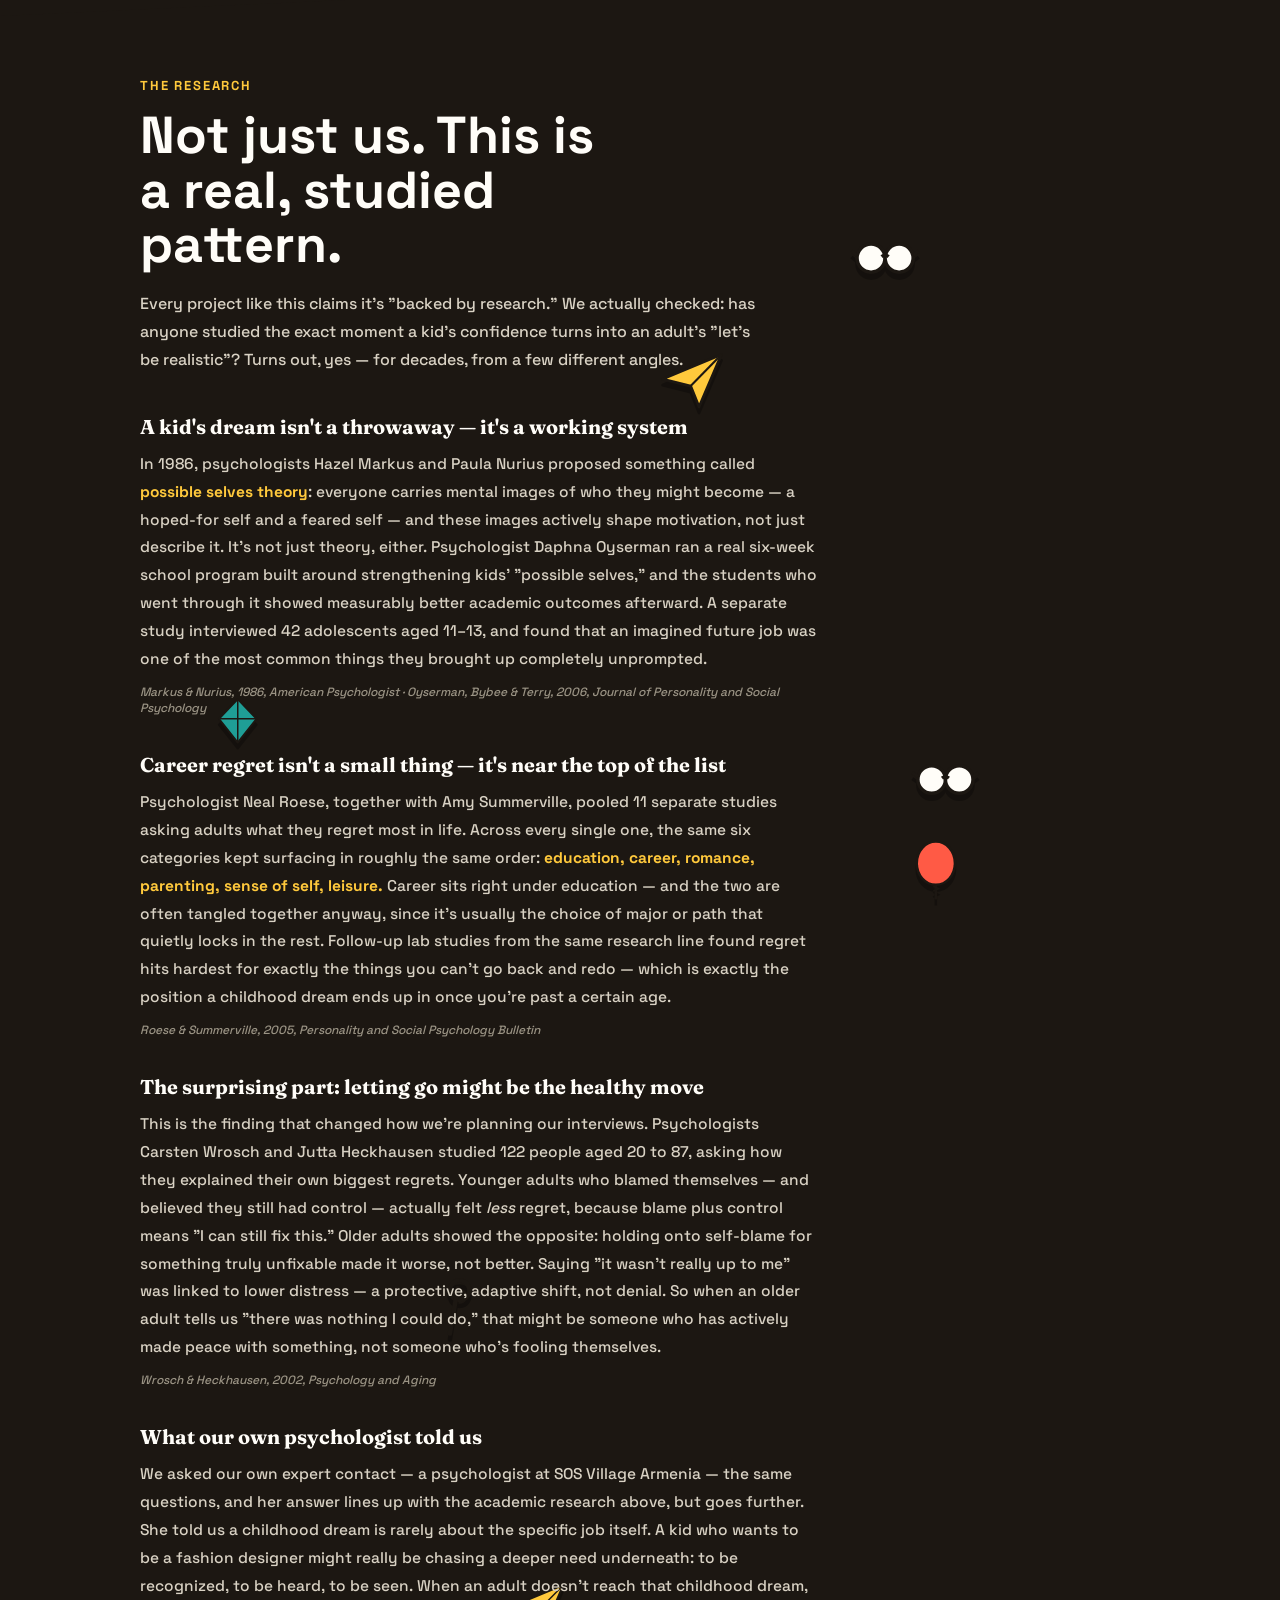
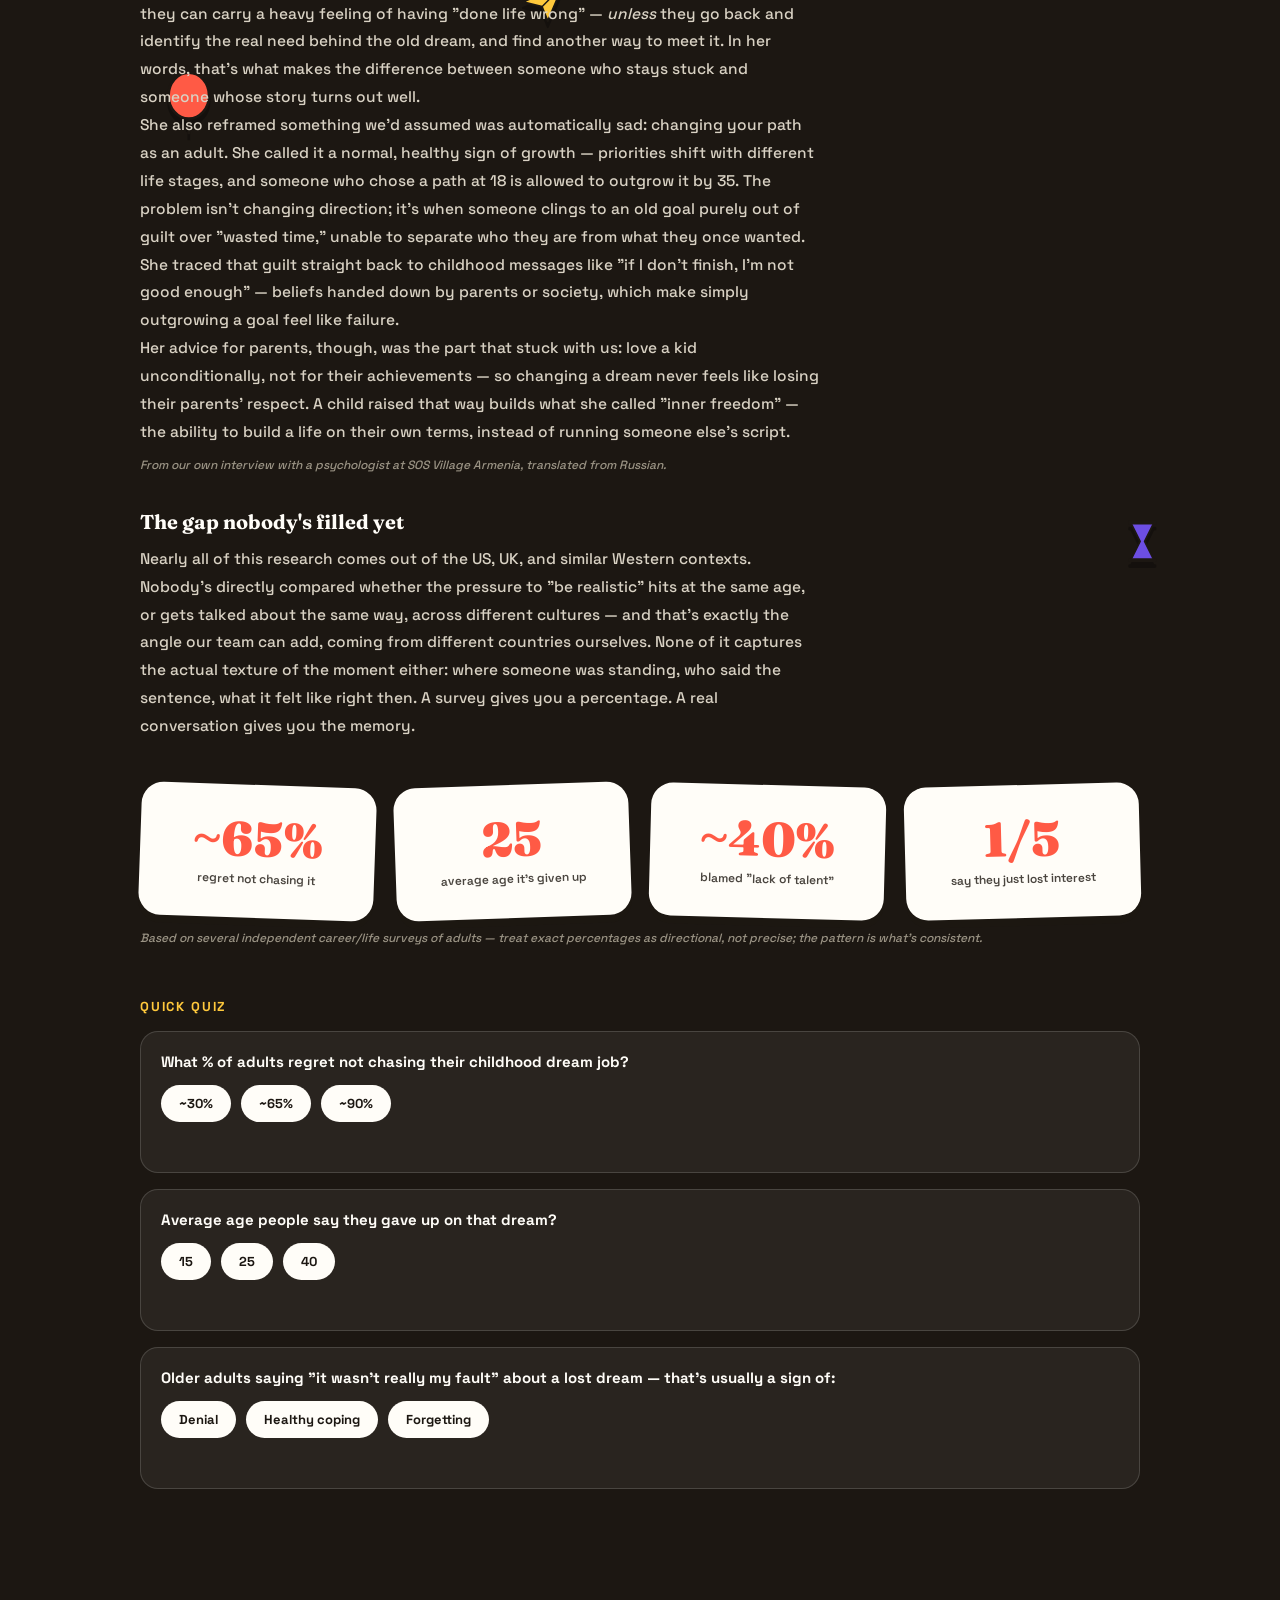
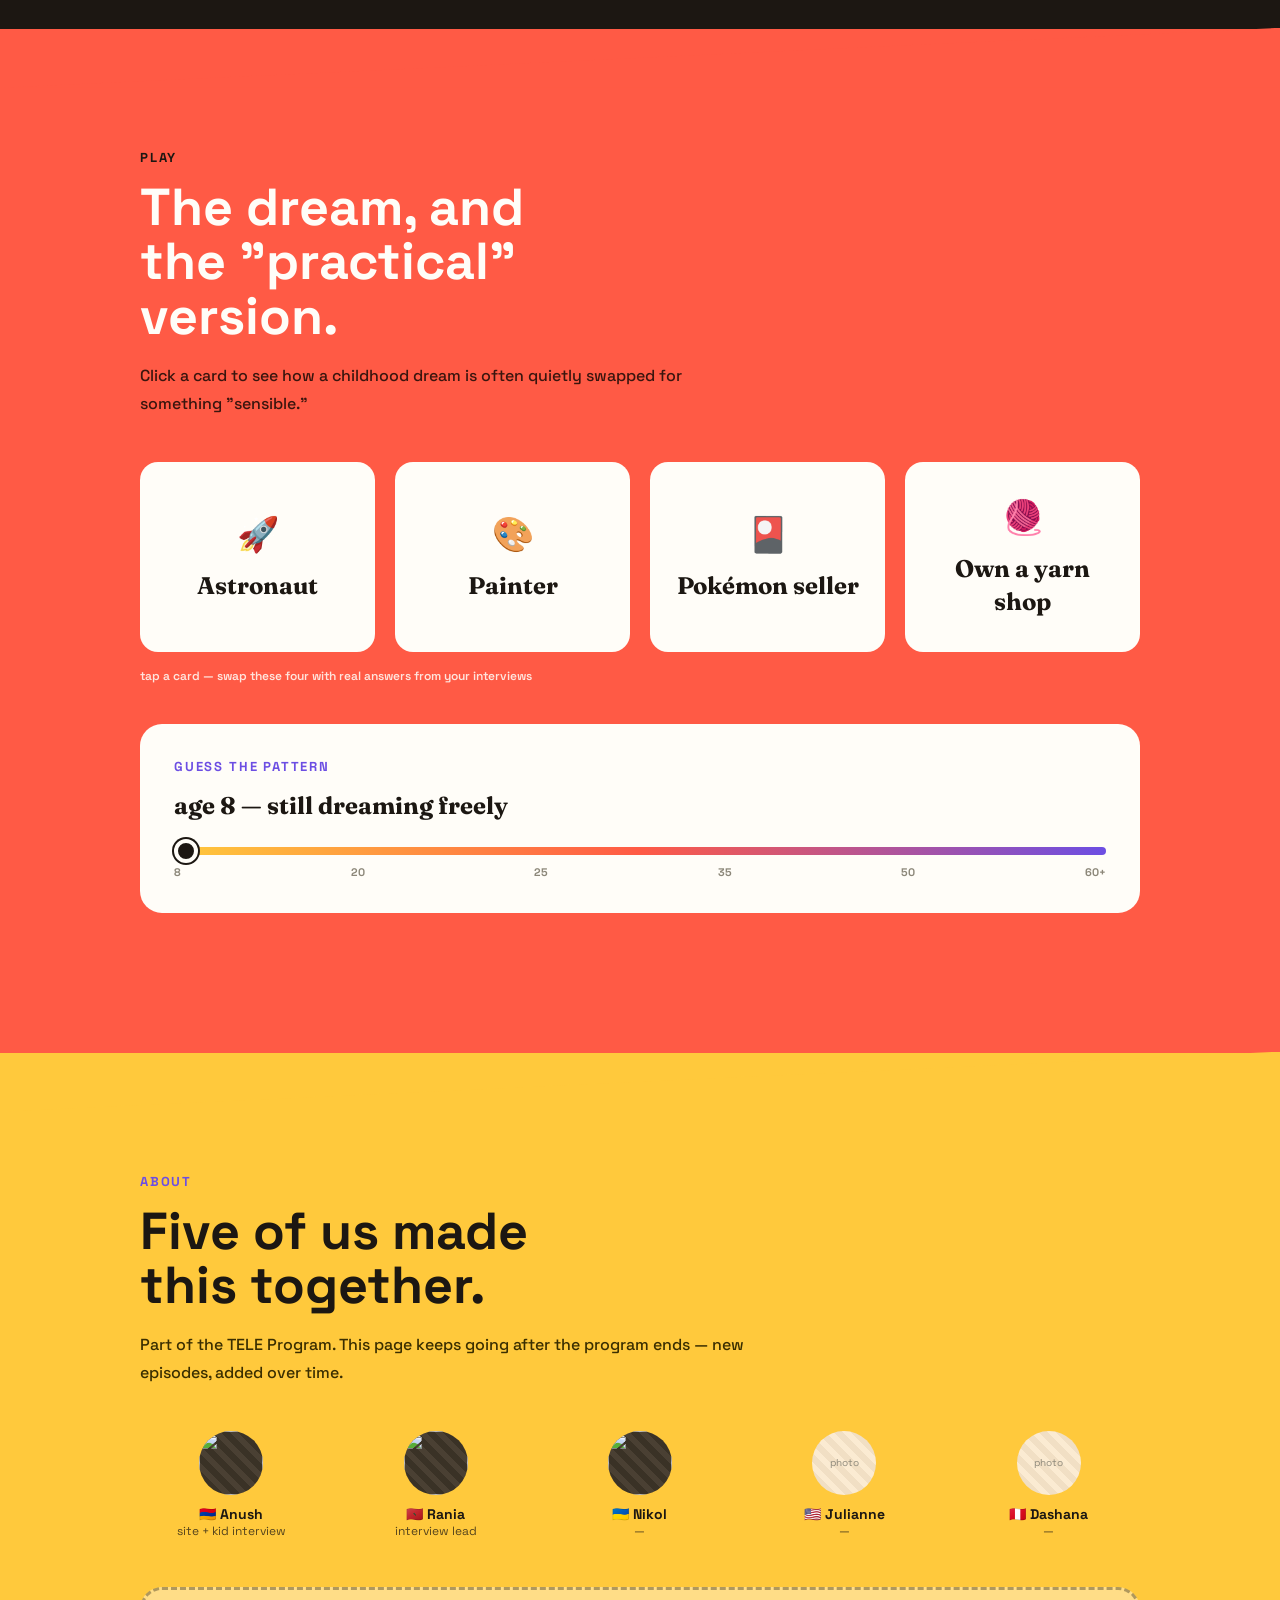
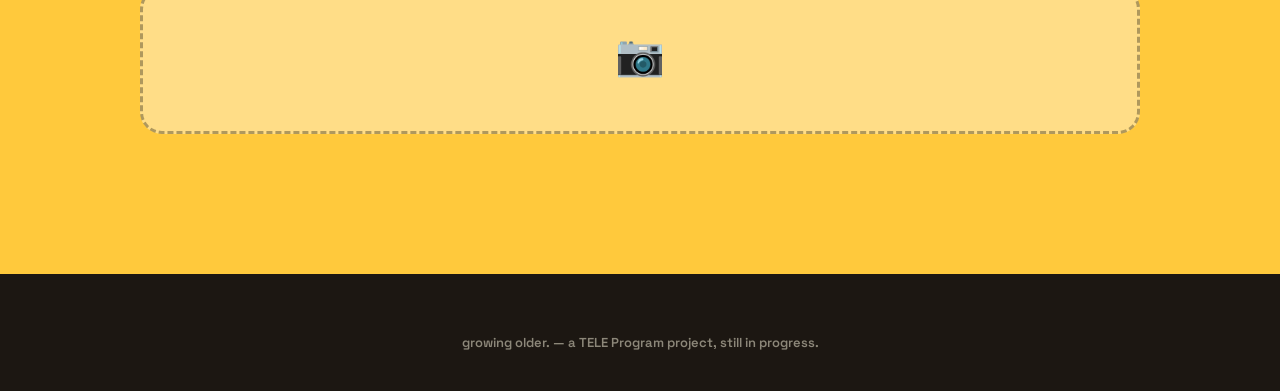
==== commit ac967696: "Update index.html" ====
--- a/index.html
+++ b/index.html
@@ -247,8 +247,7 @@
     <div class="lede">Three people, three ages, one question.</div>
 
     <div class="video-wrap">
-      <iframe src="https://www.youtube.com/embed/Z11QpbLAJVI" title="Growing Older — Episode 01" allowfullscreen></iframe>
-    </div>
+<iframe width="560" height="315" src="https://www.youtube.com/embed/Z11QpbLAJVI?si=cF6w4QstbKPQjkSr" title="YouTube video player" frameborder="0" allow="accelerometer; autoplay; clipboard-write; encrypted-media; gyroscope; picture-in-picture; web-share" referrerpolicy="strict-origin-when-cross-origin" allowfullscreen></iframe>    </div>
     <div class="video-caption">Our full episode — team reflections, the interview, and the pattern we found.</div>
     
 <div class="video-caption">
